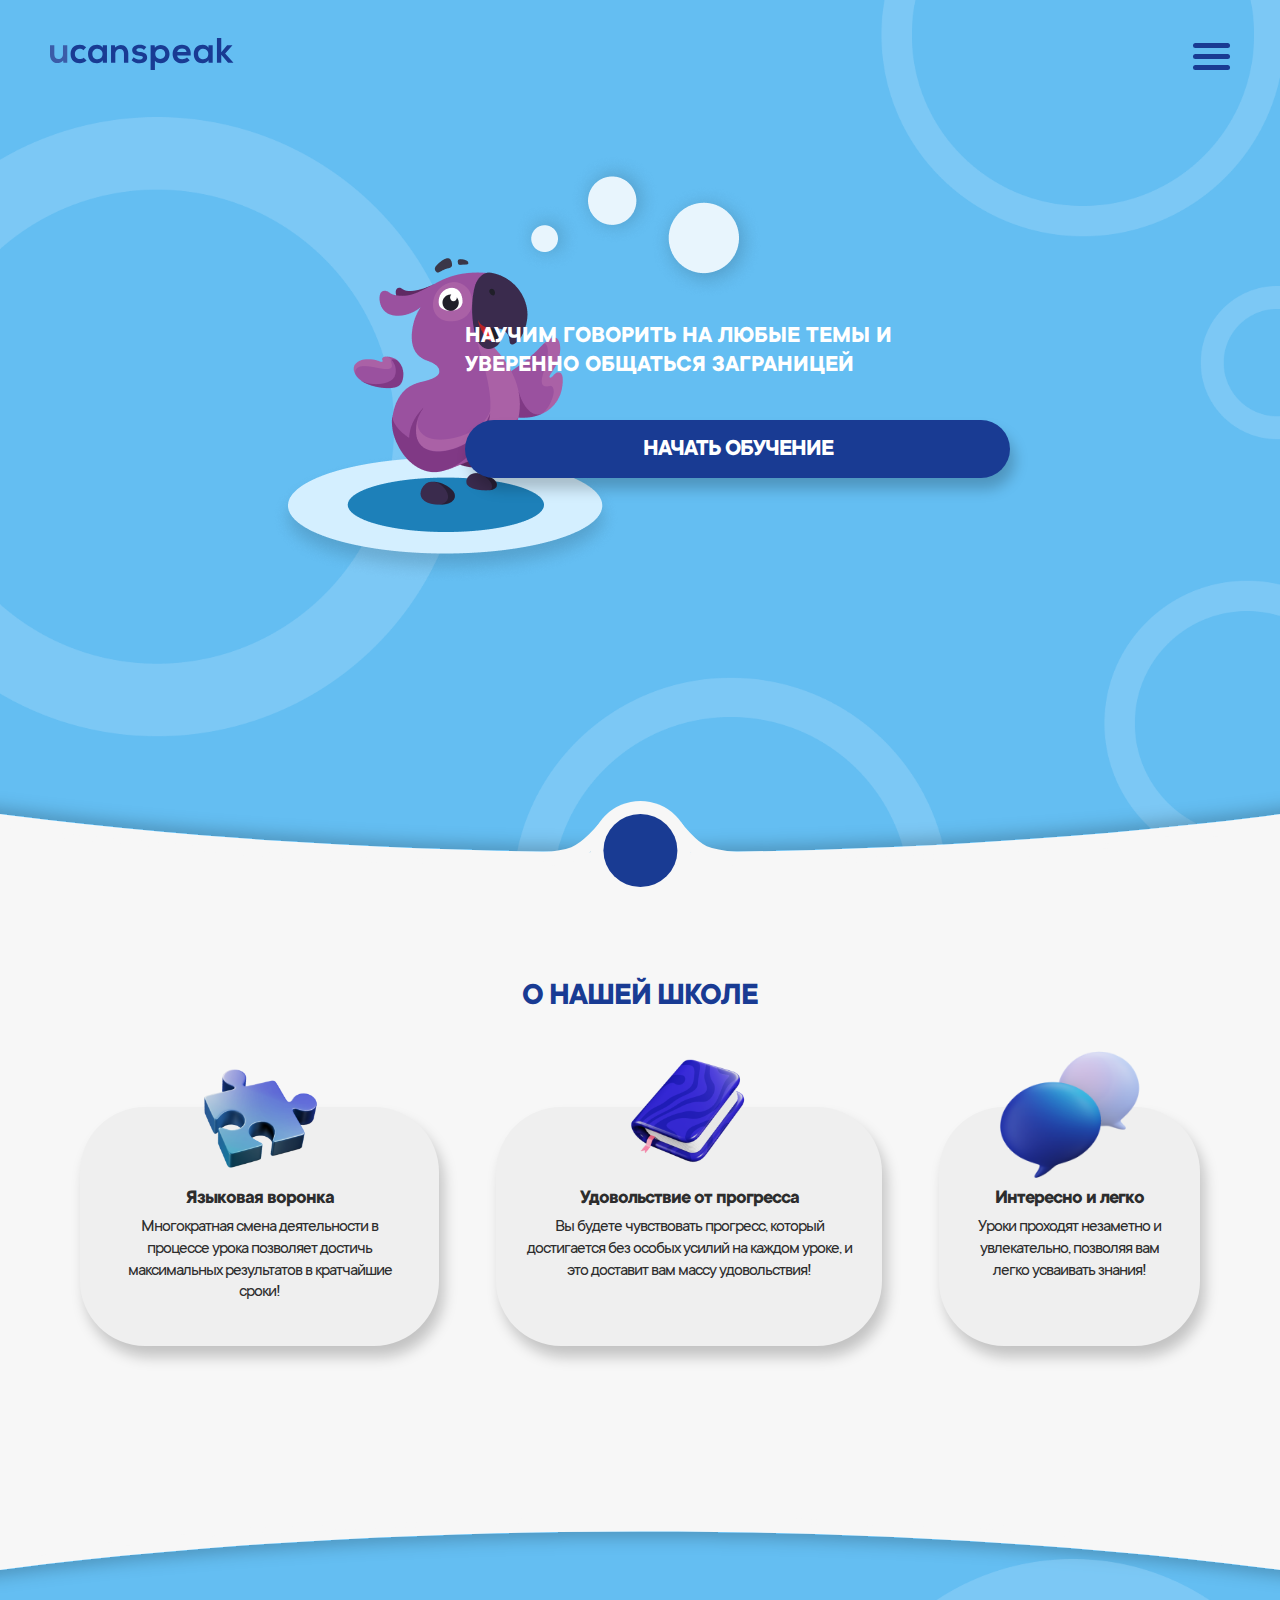
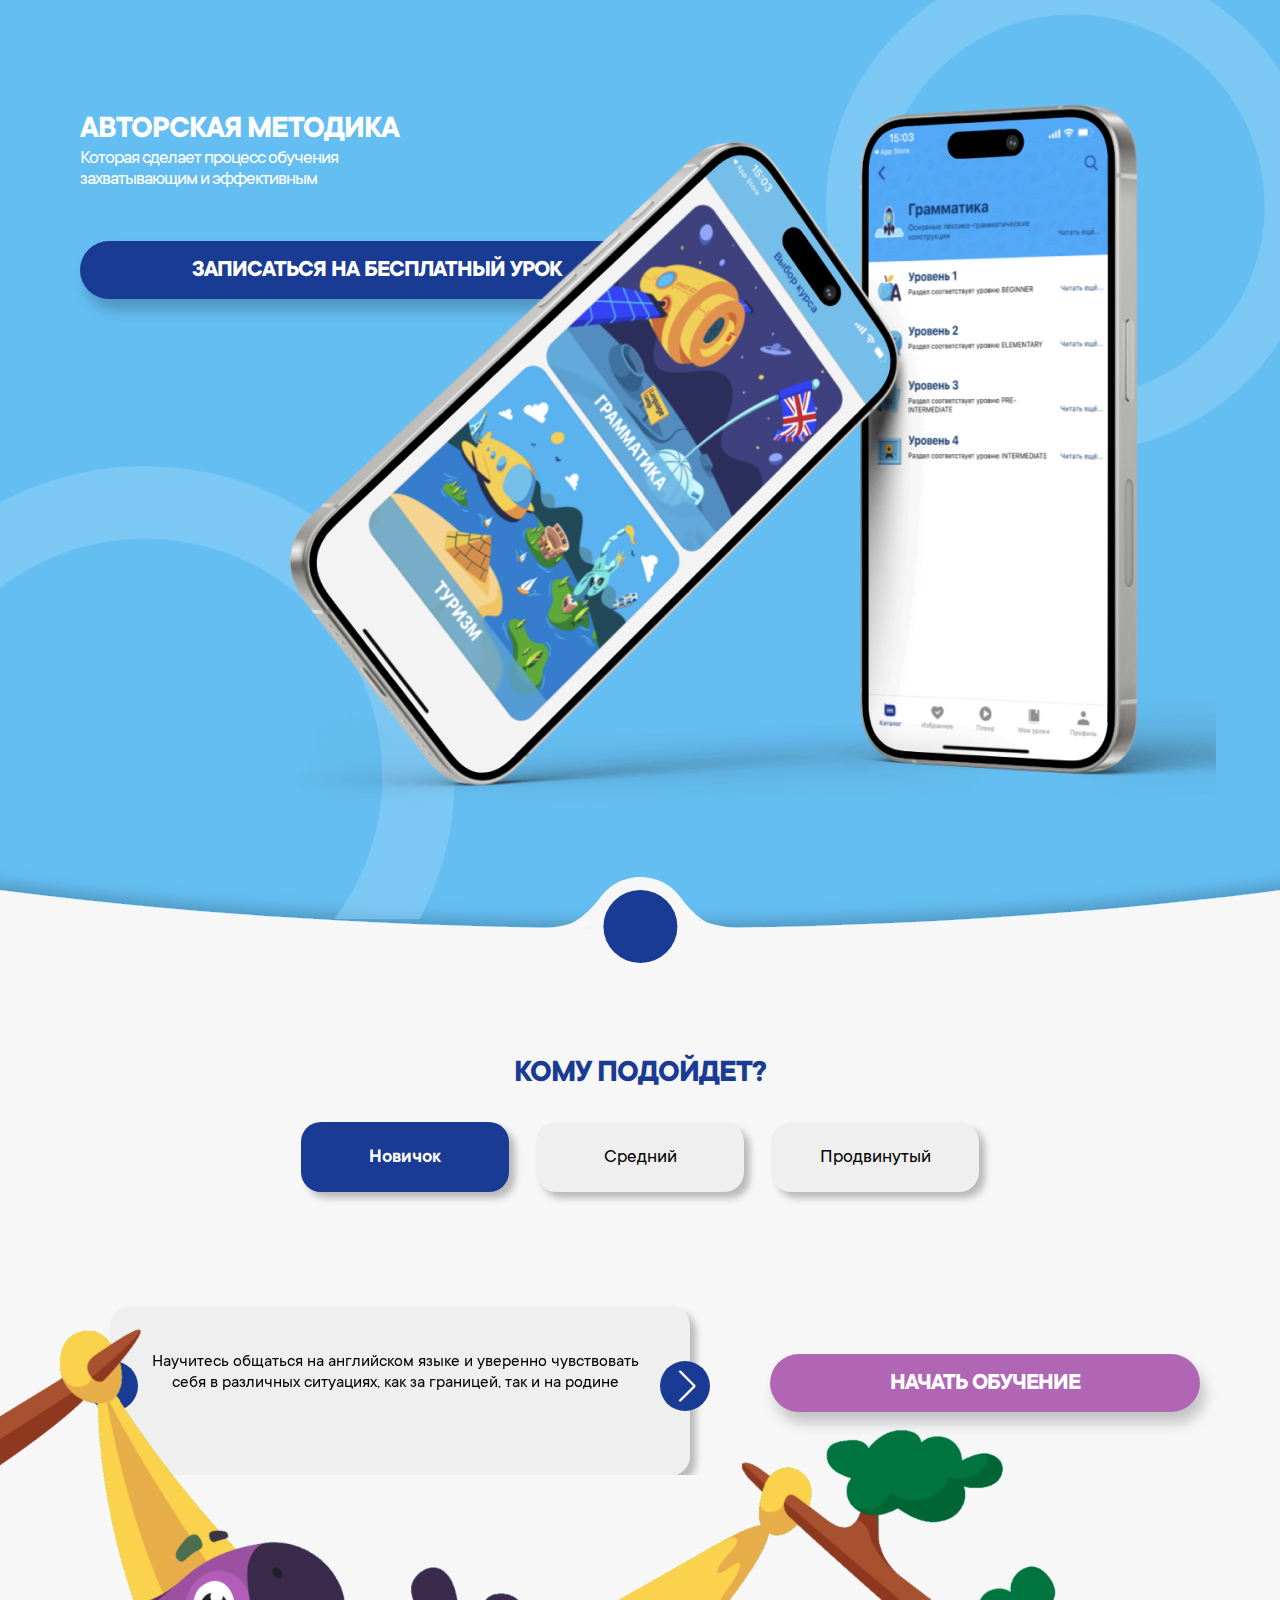
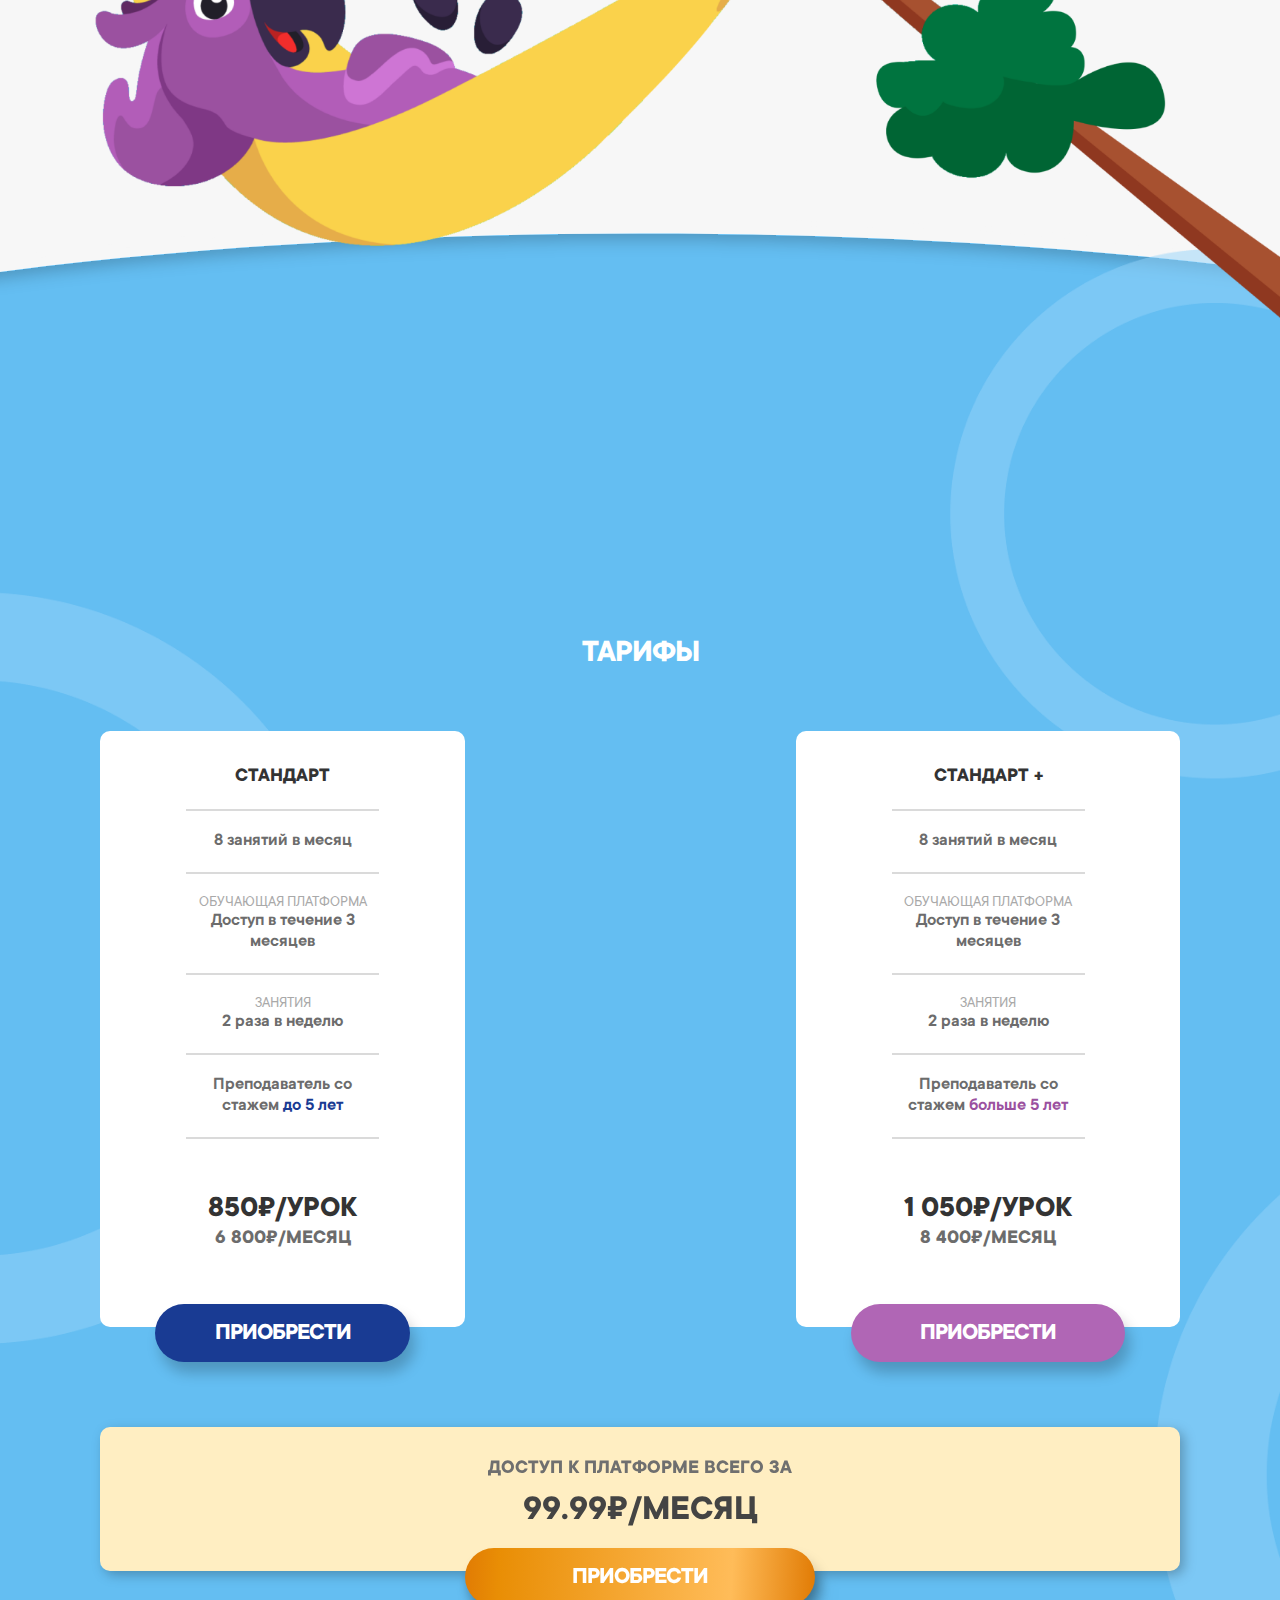
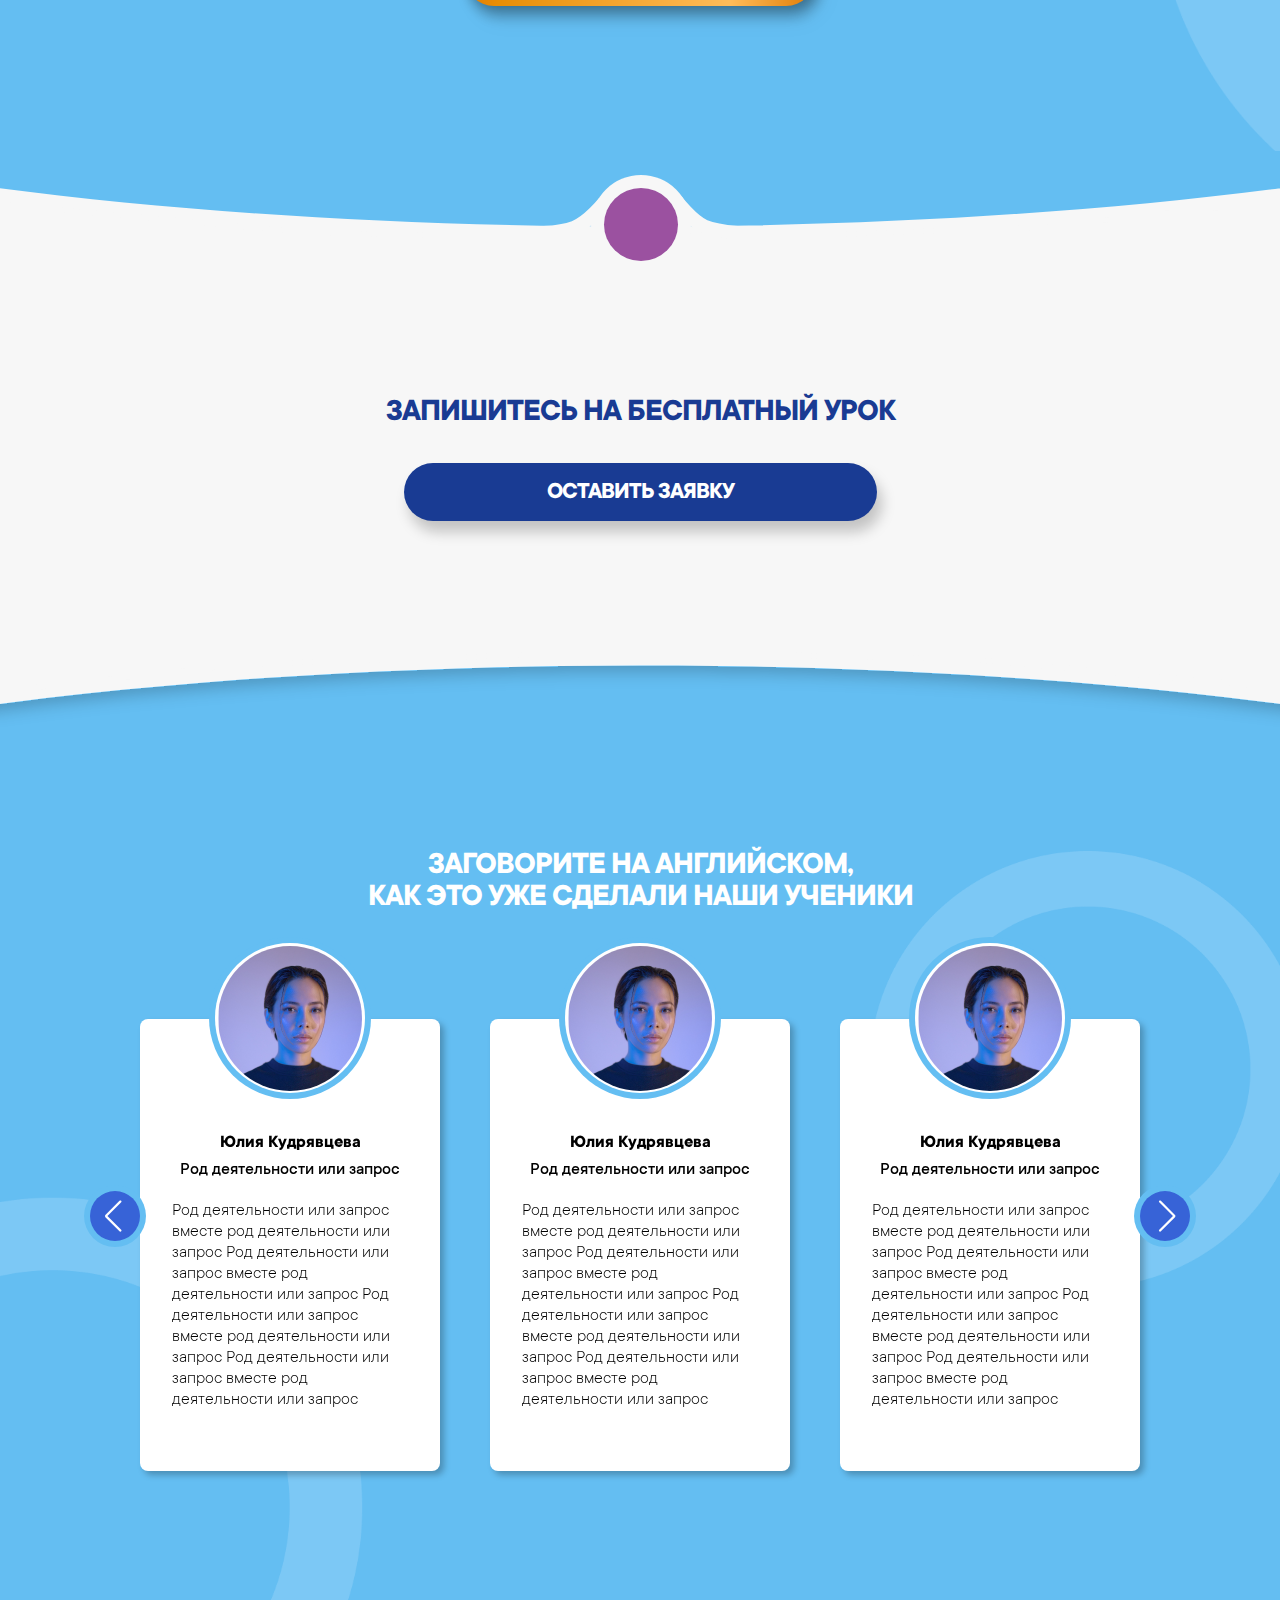
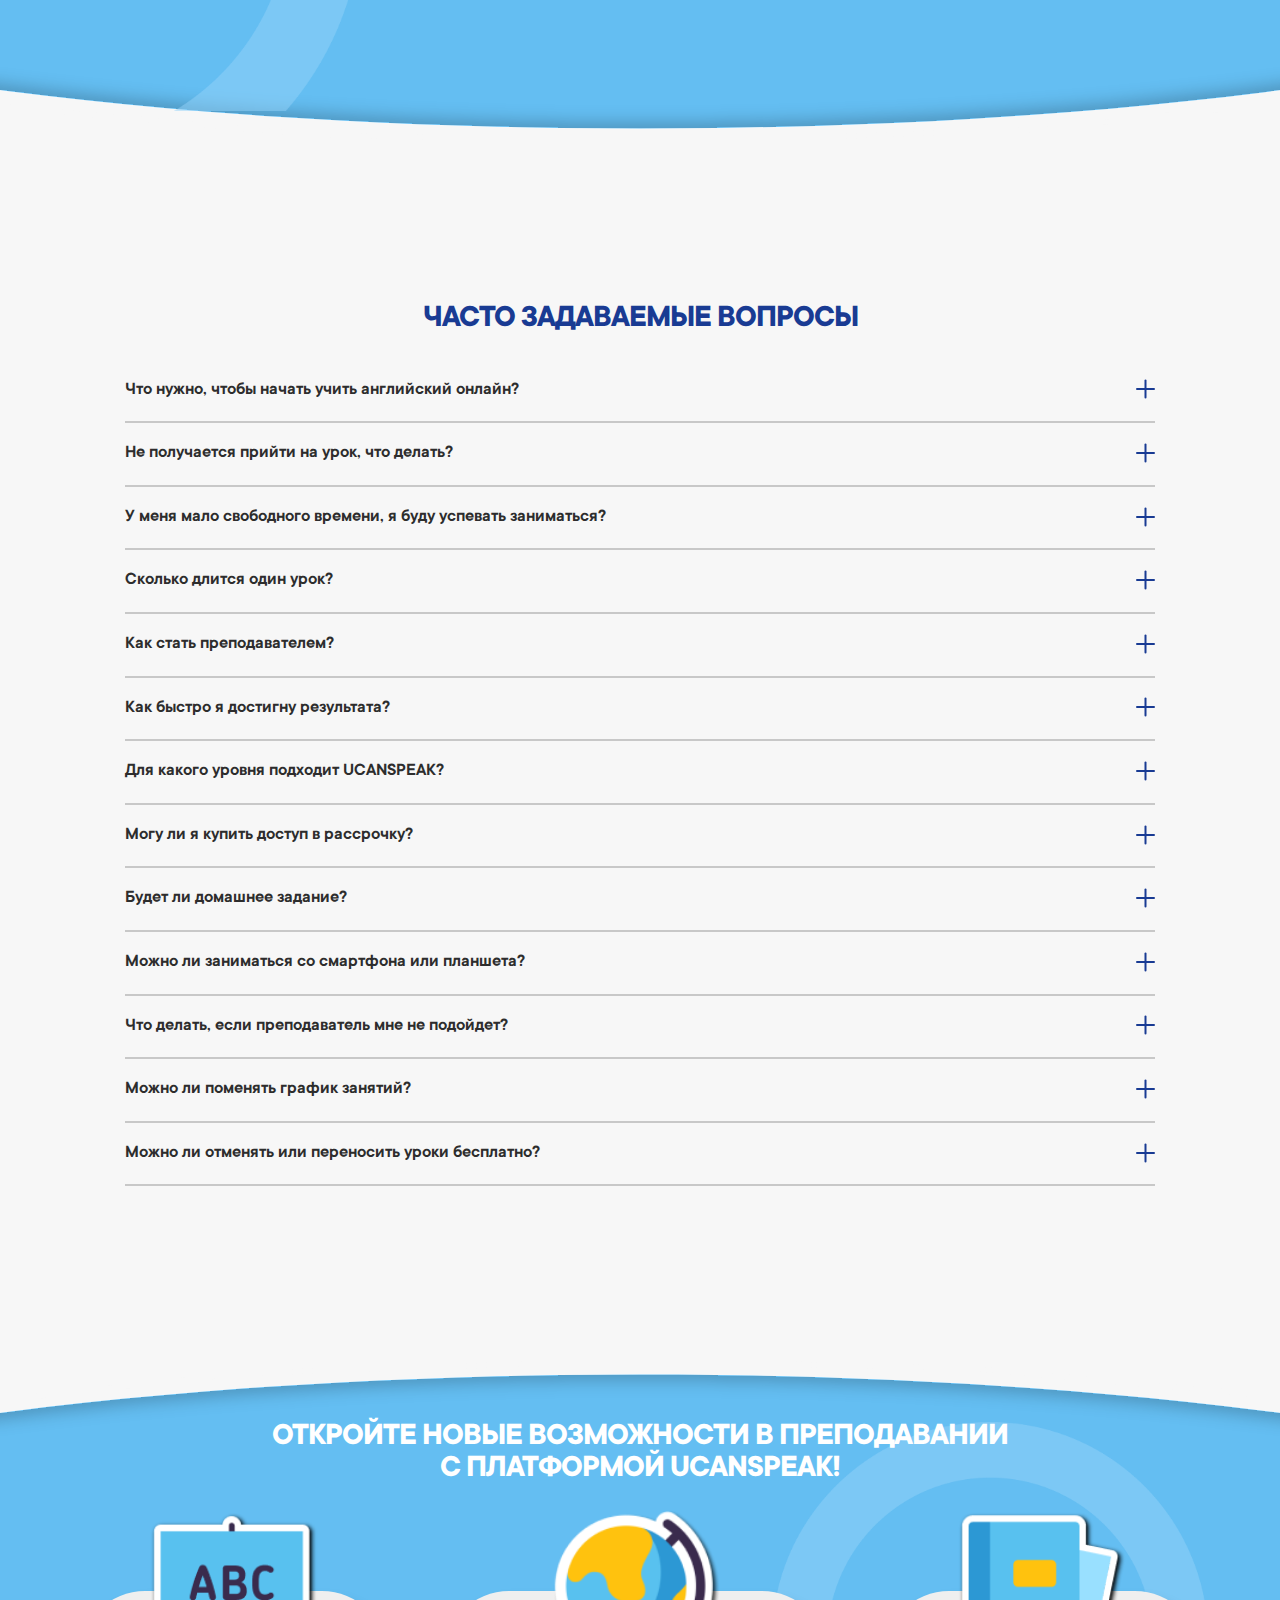
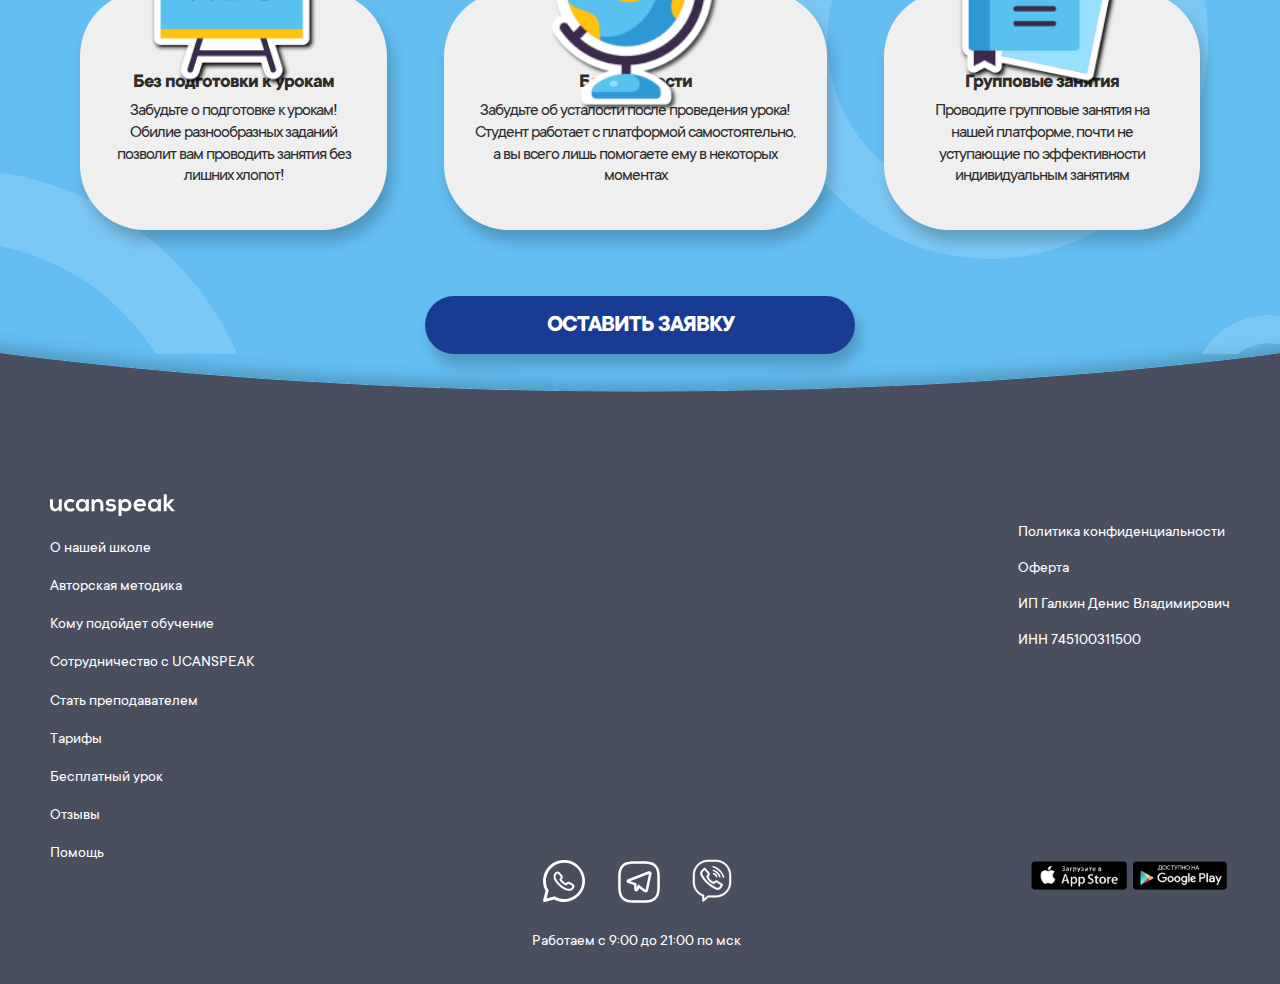
==== index.html @ 9c9f8990 "responsive" ====
<!DOCTYPE html>
<html>
  <head>
    <meta charset="utf-8">
    <meta name="viewport" content="width=device-width, initial-scale=1">

    <link rel="icon" href="images/icon.svg">
    <link rel="stylesheet" href="css/swiper.min.css" /> 
    <link rel="stylesheet" href="css/style.css">

    <title>UCANSPEAK</title>
  </head>
  <body>
    <div class="wrapper">
        <header class="header">
            <a href="levels.html">
              <picture>
                <source	media="(max-width: 700px)" srcset="images/logo-mobile.svg">
                <source	media="(max-width: 1400px)" srcset="images/logo-medium.svg">			
                <img src="images/logo.svg" alt="UCANSPEAK" />			
              </picture> 
            </a>
            <div class="burger-button" id="burger-button" onclick="this.classList.toggle('active')">
              <div class="bar"></div>
              <div class="bar"></div>
              <div class="bar"></div>
            </div>
            <!-- Бургер меню
            <div class="burger-menu">
              <ul class="burger-menu-list">
                li.burger-menu-list__item*5
              </ul>
            </div> -->
        </header>
        <main class="main top">
            <div class="container main-container center">
              <picture>
                <source	media="(max-width: 700px)" srcset="images/bg-main-mobile.png">
                <source	media="(max-width: 1400px)" srcset="images/bg-main-medium.png">			
                <img src="images/bg-main.png" alt="" />			
              </picture> 
              <!-- <img src="images/bg-main.png" alt=""> -->
              <div class="main-block">
                <p class="main-block__text">НАУЧИМ ГОВОРИТЬ НА ЛЮБЫЕ ТЕМЫ И УВЕРЕННО ОБЩАТЬСЯ ЗАГРАНИЦЕЙ</p>
                <a href="/" class="main-block__button button blue" onclick="openModal('feedback-modal')">Начать обучение</a>
              </div>
            </div>
            <div class="about-block white-block">
              <img src="images/top-bg-blue.svg" alt="" class="top-bg">
              <div class="container">
                <h2 class="subtitle">О НАШЕЙ ШКОЛЕ</h2>
                <div class="about-cards">
                  <div class="about-cards__item">
                    <img src="images/puzzle-dynamic-color.png" alt="">
                    <p class="about-cards__item-title">Языковая воронка</p>
                    <p class="about-cards__item-text">Многократная смена деятельности в процессе урока позволяет достичь максимальных результатов в кратчайшие сроки!</p>
                  </div>
                  <div class="about-cards__item">
                    <img src="images/notebook-dynamic-color.png" alt="">
                    <p class="about-cards__item-title">Удовольствие от прогресса</p>
                    <p class="about-cards__item-text">Вы будете чувствовать прогресс, который достигается без особых усилий на каждом уроке, и это доставит вам массу удовольствия!</p>
                  </div>
                  <div class="about-cards__item">
                    <img src="images/chat-bubble-dynamic-color.png" alt="">
                    <p class="about-cards__item-title">Интересно и легко</p>
                    <p class="about-cards__item-text">Уроки проходят незаметно и увлекательно, позволяя вам легко усваивать знания!</p>
                  </div>
                </div>
              </div>
              <img src="images/bottom-bg.svg" alt="" class="bottom-bg">
            </div>
            <div class="container method">
              <div class="method-block">
                <h2 class="title">Авторская методика</h2>
                <p class="method-block__text text">Которая сделает процесс обучения захватывающим и эффективным</p>
                <button class="button blue small">ЗАПИСАТЬСЯ НА БЕСПЛАТНЫЙ УРОК</button>
              </div>
              <img class="absolute" src="images/iPhone.png" alt="">
            </div>
            <div class="fits-block white-block">              
              <img src="images/top-bg-blue.svg" alt="" class="top-bg">            
              <h2 class="subtitle">КОМУ ПОДОЙДЕТ?</h2>
              <div class="fit-buttons">
                <div class="fit-buttons__item active" onclick="fitButtonsAction(this, 0)">Новичок</div>
                <div class="fit-buttons__item" onclick="fitButtonsAction(this, 1)">Средний</div>
                <div class="fit-buttons__item" onclick="fitButtonsAction(this, 2)">Продвинутый</div>
              </div>
              <div class="fit flex">
                <div class="swiper fit-tabs">
                  <div class="swiper-wrapper">
                    <div class="swiper-slide">Научитесь общаться на английском языке и уверенно чувствовать себя в различных ситуациях, как за границей, так и на родине</div>
                    <div class="swiper-slide">Средний Средний Средний Средний Средний и уверенно чувствовать себя в различных ситуациях, как за границей, так и на родине</div>
                    <div class="swiper-slide">Продвинутый Продвинутый Продвинутый Продвинутый и уверенно чувствовать себя в различных ситуациях, как за границей, так и на родине</div>
                  </div>
                  <div class="swiper-bg"></div>
                  <div class="swiper-button-next"></div>
                  <div class="swiper-button-prev"></div>
                </div>
                <button class="button purple">начать обучение</button>
              </div>
              <img src="images/bottom-bg.svg" alt="" class="bottom-bg">
            </div>
            <div class="bg-block">
              <picture>
                <source	media="(max-width: 700px)" srcset="images/bg-fits-mobile.png">		
                <img src="images/block-bg.png" alt="" />			
              </picture>
            </div>
            <div class="container rate">
              <div class="rate-block">
                <h2 class="title">ТАРИФЫ</h2>
                <div class="rate-cards">
                  <div class="rate-cards__item">
                    <div class="rate-cards__item-title">СТАНДАРТ</div>
                    <div class="rate-cards__item-row">
                      <div class="rate-cards__item-row-text">8 занятий в месяц</div>
                    </div>
                    <div class="rate-cards__item-row">
                      <div class="rate-cards__item-row-head">ОБУЧАЮЩАЯ ПЛАТФОРМА</div>
                      <div class="rate-cards__item-row-text">Доступ в течение 3 месяцев</div>
                    </div>
                    <div class="rate-cards__item-row">
                      <div class="rate-cards__item-row-head">ЗАНЯТИЯ</div>
                      <div class="rate-cards__item-row-text">2 раза в неделю</div>
                    </div>
                    <div class="rate-cards__item-row">
                      <div class="rate-cards__item-row-text">Преподаватель со стажем <span class="blue">до&nbsp;5&nbsp;лет</span></div>
                    </div>
                    <div class="rate-cards__item-price">
                      <div class="price">850&#8381;/УРОК</div>
                      <div class="subprice">6 800&#8381;/МЕСЯЦ</div>
                    </div>
                    <button class="button blue radius">Приобрести</button>
                  </div>
                  <div class="rate-cards__item">
                    <div class="rate-cards__item-title">СТАНДАРТ +</div>
                    <div class="rate-cards__item-row">
                      <div class="rate-cards__item-row-text">8 занятий в месяц</div>
                    </div>
                    <div class="rate-cards__item-row">
                      <div class="rate-cards__item-row-head">ОБУЧАЮЩАЯ ПЛАТФОРМА</div>
                      <div class="rate-cards__item-row-text">Доступ в течение 3 месяцев</div>
                    </div>
                    <div class="rate-cards__item-row">
                      <div class="rate-cards__item-row-head">ЗАНЯТИЯ</div>
                      <div class="rate-cards__item-row-text">2 раза в неделю</div>
                    </div>
                    <div class="rate-cards__item-row">
                      <div class="rate-cards__item-row-text">Преподаватель со стажем <span class="purple">больше&nbsp;5&nbsp;лет</span></div>
                    </div>
                    <div class="rate-cards__item-price">
                      <div class="price">1 050&#8381;/УРОК</div>
                      <div class="subprice">8 400&#8381;/МЕСЯЦ</div>
                    </div>
                    <button class="button purple radius">Приобрести</button>
                  </div>
                </div>
                <div class="rate-subscribe">
                  <div class="rate-subscribe-title">ДОСТУП К ПЛАТФОРМЕ ВСЕГО ЗА</div>
                  <div class="rate-subscribe-price">99.99&#8381;/МЕСЯЦ</div>
                  <button class="button gradient">Приобрести</button>
                </div>
              </div>
            </div>
            <div class="request-block white-block">
              <img src="images/top-bg-purple.svg" alt="" class="top-bg-purple">
              <h2 class="subtitle">ЗАПИШИТЕСЬ НА БЕСПЛАТНЫЙ УРОК</h2>
              <button class="button blue change">ОСТАВИТЬ ЗАЯВКУ</button>
              <img src="images/bottom-bg.svg" alt="" class="bottom-bg">
            </div>
            <div class="container students">
              <div class="students-block">
                <h2 class="title">ЗАГОВОРИТЕ НА АНГЛИЙСКОМ,<br> КАК ЭТО УЖЕ СДЕЛАЛИ НАШИ УЧЕНИКИ</h2>
                <div class="swiper students-swiper">
                    <div class="swiper-wrapper">
                      <div class="swiper-slide student-card">
                        <div class="student-card__photo"><img src="images/photo.png" alt="1"></div>
                        <div class="student-card__name">Юлия Кудрявцева</div>
                        <div class="student-card__occupation">Род деятельности или запрос</div>
                        <div class="student-card__description">Род деятельности или запрос вместе род деятельности или запрос Род деятельности или запрос вместе род деятельности или запрос Род деятельности или запрос вместе род деятельности или запрос Род деятельности или запрос вместе род деятельности или запрос</div>
                      </div>
                      <div class="swiper-slide student-card">
                        <div class="student-card__photo"><img src="images/photo.png" alt="2"></div>
                        <div class="student-card__name">Юлия Кудрявцева</div>
                        <div class="student-card__occupation">Род деятельности или запрос</div>
                        <div class="student-card__description">Род деятельности или запрос вместе род деятельности или запрос Род деятельности или запрос вместе род деятельности или запрос Род деятельности или запрос вместе род деятельности или запрос Род деятельности или запрос вместе род деятельности или запрос</div>
                      </div>
                      <div class="swiper-slide student-card">
                        <div class="student-card__photo"><img src="images/photo.png" alt="3"></div>
                        <div class="student-card__name">Юлия Кудрявцева</div>
                        <div class="student-card__occupation">Род деятельности или запрос</div>
                        <div class="student-card__description">Род деятельности или запрос вместе род деятельности или запрос Род деятельности или запрос вместе род деятельности или запрос Род деятельности или запрос вместе род деятельности или запрос Род деятельности или запрос вместе род деятельности или запрос</div>
                      </div>
                      <div class="swiper-slide student-card">
                        <div class="student-card__photo"><img src="images/" alt="4"></div>
                        <div class="student-card__name">Юлия Кудрявцева</div>
                        <div class="student-card__occupation">Род деятельности или запрос</div>
                        <div class="student-card__description">Род деятельности или запрос вместе род деятельности или запрос Род деятельности или запрос вместе род деятельности или запрос Род деятельности или запрос вместе род деятельности или запрос Род деятельности или запрос вместе род деятельности или запрос</div>
                      </div>
                      <div class="swiper-slide student-card">
                        <div class="student-card__photo"><img src="images/" alt="5"></div>
                        <div class="student-card__name">Юлия Кудрявцева</div>
                        <div class="student-card__occupation">Род деятельности или запрос</div>
                        <div class="student-card__description">Род деятельности или запрос вместе род деятельности или запрос Род деятельности или запрос вместе род деятельности или запрос Род деятельности или запрос вместе род деятельности или запрос Род деятельности или запрос вместе род деятельности или запрос</div>
                      </div>
                      <div class="swiper-slide student-card">
                        <div class="student-card__photo"><img src="images/" alt="6"></div>
                        <div class="student-card__name">Юлия Кудрявцева</div>
                        <div class="student-card__occupation">Род деятельности или запрос</div>
                        <div class="student-card__description">Род деятельности или запрос вместе род деятельности или запрос Род деятельности или запрос вместе род деятельности или запрос Род деятельности или запрос вместе род деятельности или запрос Род деятельности или запрос вместе род деятельности или запрос</div>
                      </div>
                      <div class="swiper-slide student-card">
                        <div class="student-card__photo"><img src="images/photo.png" alt="7"></div>
                        <div class="student-card__name">Юлия Кудрявцева</div>
                        <div class="student-card__occupation">Род деятельности или запрос</div>
                        <div class="student-card__description">Род деятельности или запрос вместе род деятельности или запрос Род деятельности или запрос вместе род деятельности или запрос Род деятельности или запрос вместе род деятельности или запрос Род деятельности или запрос вместе род деятельности или запрос</div>
                      </div>
                    </div>
                    <div class="swiper-button-next"></div>
                    <div class="swiper-button-prev"></div>
                </div>
              </div>
            </div>
            <div class="faq-block white-block">
              <img src="images/top-bg.svg" alt="" class="top-bg">
              <div class="container">
                <h2 class="subtitle">ЧАСТО ЗАДАВАЕМЫЕ ВОПРОСЫ</h2>
                <div class="accordeon-block">
                  <div class="accordeon-head">
                    <div class="accordeon-title">Что нужно, чтобы начать учить английский онлайн?</div>
                    <div class="accordeon-button">
                      <div class="bar"></div>
                      <div class="bar"></div>
                    </div>
                  </div>
                  <div class="accordeon-content">
                    Текст текст текст Текст текст текст Текст текст текст Текст текст текст Текст текст текст Текст текст текст Текст текст текст Текст текст текст Текст текст текст Текст текст текст Текст текст текст Текст текст текст Текст текст текст Текст текст текст Текст текст текст Текст текст текст 
                  </div>
                </div>
                <div class="accordeon-block">
                  <div class="accordeon-head">
                    <div class="accordeon-title">Не получается прийти на урок, что делать?</div>
                    <div class="accordeon-button">
                      <div class="bar"></div>
                      <div class="bar"></div>
                    </div>
                  </div>
                  <div class="accordeon-content">
                    Текст текст текст Текст текст текст Текст текст текст Текст текст текст Текст текст текст Текст текст текст Текст текст текст Текст текст текст Текст текст текст Текст текст текст Текст текст текст Текст текст текст Текст текст текст Текст текст текст Текст текст текст Текст текст текст 
                  </div>
                </div>
                <div class="accordeon-block">
                  <div class="accordeon-head">
                    <div class="accordeon-title">У меня мало свободного времени, я буду успевать заниматься?</div>
                    <div class="accordeon-button">
                      <div class="bar"></div>
                      <div class="bar"></div>
                    </div>
                  </div>
                  <div class="accordeon-content">
                    Текст текст текст Текст текст текст Текст текст текст Текст текст текст Текст текст текст Текст текст текст Текст текст текст Текст текст текст Текст текст текст Текст текст текст Текст текст текст Текст текст текст Текст текст текст Текст текст текст Текст текст текст Текст текст текст 
                  </div>
                </div>
                <div class="accordeon-block">
                  <div class="accordeon-head">
                    <div class="accordeon-title">Сколько длится один урок?</div>
                    <div class="accordeon-button">
                      <div class="bar"></div>
                      <div class="bar"></div>
                    </div>
                  </div>
                  <div class="accordeon-content">
                    Текст текст текст Текст текст текст Текст текст текст Текст текст текст Текст текст текст Текст текст текст Текст текст текст Текст текст текст Текст текст текст Текст текст текст Текст текст текст Текст текст текст Текст текст текст Текст текст текст Текст текст текст Текст текст текст 
                  </div>
                </div>
                <div class="accordeon-block">
                  <div class="accordeon-head">
                    <div class="accordeon-title">Как стать преподавателем?</div>
                    <div class="accordeon-button">
                      <div class="bar"></div>
                      <div class="bar"></div>
                    </div>
                  </div>
                  <div class="accordeon-content">
                    Текст текст текст Текст текст текст Текст текст текст Текст текст текст Текст текст текст Текст текст текст Текст текст текст Текст текст текст Текст текст текст Текст текст текст Текст текст текст Текст текст текст Текст текст текст Текст текст текст Текст текст текст Текст текст текст 
                  </div>
                </div>
                <div class="accordeon-block">
                  <div class="accordeon-head">
                    <div class="accordeon-title">Как быстро я достигну результата?</div>
                    <div class="accordeon-button">
                      <div class="bar"></div>
                      <div class="bar"></div>
                    </div>
                  </div>
                  <div class="accordeon-content">
                    Текст текст текст Текст текст текст Текст текст текст Текст текст текст Текст текст текст Текст текст текст Текст текст текст Текст текст текст Текст текст текст Текст текст текст Текст текст текст Текст текст текст Текст текст текст Текст текст текст Текст текст текст Текст текст текст 
                  </div>
                </div>
                <div class="accordeon-block">
                  <div class="accordeon-head">
                    <div class="accordeon-title">Для какого уровня подходит UCANSPEAK?</div>
                    <div class="accordeon-button">
                      <div class="bar"></div>
                      <div class="bar"></div>
                    </div>
                  </div>
                  <div class="accordeon-content">
                    Текст текст текст Текст текст текст Текст текст текст Текст текст текст Текст текст текст Текст текст текст Текст текст текст Текст текст текст Текст текст текст Текст текст текст Текст текст текст Текст текст текст Текст текст текст Текст текст текст Текст текст текст Текст текст текст 
                  </div>
                </div>
                <div class="accordeon-block">
                  <div class="accordeon-head">
                    <div class="accordeon-title">Могу ли я купить доступ в рассрочку?</div>
                    <div class="accordeon-button">
                      <div class="bar"></div>
                      <div class="bar"></div>
                    </div>
                  </div>
                  <div class="accordeon-content">
                    Текст текст текст Текст текст текст Текст текст текст Текст текст текст Текст текст текст Текст текст текст Текст текст текст Текст текст текст Текст текст текст Текст текст текст Текст текст текст Текст текст текст Текст текст текст Текст текст текст Текст текст текст Текст текст текст 
                  </div>
                </div>
                <div class="accordeon-block">
                  <div class="accordeon-head">
                    <div class="accordeon-title">Будет ли домашнее задание?</div>
                    <div class="accordeon-button">
                      <div class="bar"></div>
                      <div class="bar"></div>
                    </div>
                  </div>
                  <div class="accordeon-content">
                    Текст текст текст Текст текст текст Текст текст текст Текст текст текст Текст текст текст Текст текст текст Текст текст текст Текст текст текст Текст текст текст Текст текст текст Текст текст текст Текст текст текст Текст текст текст Текст текст текст Текст текст текст Текст текст текст 
                  </div>
                </div>
                <div class="accordeon-block">
                  <div class="accordeon-head">
                    <div class="accordeon-title">Можно ли заниматься со смартфона или планшета?</div>
                    <div class="accordeon-button">
                      <div class="bar"></div>
                      <div class="bar"></div>
                    </div>
                  </div>
                  <div class="accordeon-content">
                    Текст текст текст Текст текст текст Текст текст текст Текст текст текст Текст текст текст Текст текст текст Текст текст текст Текст текст текст Текст текст текст Текст текст текст Текст текст текст Текст текст текст Текст текст текст Текст текст текст Текст текст текст Текст текст текст 
                  </div>
                </div>
                <div class="accordeon-block">
                  <div class="accordeon-head">
                    <div class="accordeon-title">Что делать, если преподаватель мне не подойдет?</div>
                    <div class="accordeon-button">
                      <div class="bar"></div>
                      <div class="bar"></div>
                    </div>
                  </div>
                  <div class="accordeon-content">
                    Текст текст текст Текст текст текст Текст текст текст Текст текст текст Текст текст текст Текст текст текст Текст текст текст Текст текст текст Текст текст текст Текст текст текст Текст текст текст Текст текст текст Текст текст текст Текст текст текст Текст текст текст Текст текст текст 
                  </div>
                </div>
                <div class="accordeon-block">
                  <div class="accordeon-head">
                    <div class="accordeon-title">Можно ли поменять график занятий?</div>
                    <div class="accordeon-button">
                      <div class="bar"></div>
                      <div class="bar"></div>
                    </div>
                  </div>
                  <div class="accordeon-content">
                    Текст текст текст Текст текст текст Текст текст текст Текст текст текст Текст текст текст Текст текст текст Текст текст текст Текст текст текст Текст текст текст Текст текст текст Текст текст текст Текст текст текст Текст текст текст Текст текст текст Текст текст текст Текст текст текст 
                  </div>
                </div>
                <div class="accordeon-block">
                  <div class="accordeon-head">
                    <div class="accordeon-title">Можно ли отменять или переносить уроки бесплатно?</div>
                    <div class="accordeon-button">
                      <div class="bar"></div>
                      <div class="bar"></div>
                    </div>
                  </div>
                  <div class="accordeon-content">
                    Текст текст текст Текст текст текст Текст текст текст Текст текст текст Текст текст текст Текст текст текст Текст текст текст Текст текст текст Текст текст текст Текст текст текст Текст текст текст Текст текст текст Текст текст текст Текст текст текст Текст текст текст Текст текст текст 
                  </div>
                </div>
              </div>
              <img src="images/bottom-bg.svg" alt="" class="bottom-bg">       
            </div>
            <div class="container cards-container">
              <h2 class="title">Откройте&nbsp;новые&nbsp;возможности в&nbsp;преподавании с&nbsp;платформой&nbsp;UCanSpeak!</h2>
              <div class="cards">
                <div class="cards__item">
                  <img src="images/icon-desc.png" alt="">
                  <p class="cards__item-title">Без подготовки к урокам</p>
                  <p class="cards__item-text">Забудьте о подготовке к урокам! Обилие разнообразных заданий позволит вам проводить занятия без лишних хлопот!</p>
                </div>
                <div class="cards__item">
                  <img src="images/icon-globe.png" alt="">
                  <p class="cards__item-title">Без усталости</p>
                  <p class="cards__item-text">Забудьте об усталости после проведения урока! Студент работает с платформой самостоятельно, а вы всего лишь помогаете ему в некоторых моментах</p>
                </div>
                <div class="cards__item">
                  <img src="images/icon-books.png" alt="">
                  <p class="cards__item-title">Групповые занятия</p>
                  <p class="cards__item-text">Проводите групповые занятия на нашей платформе,  почти не уступающие по эффективности индивидуальным занятиям</p>
                </div>
              </div>              
              <button class="button blue">ОСТАВИТЬ ЗАЯВКУ</button>
            </div>
        </main>
        <footer class="footer">  
          <img src="images/footer-top-bg.svg" alt="" class="top-bg">      
            <div class="container">
              <ul class="links-list">
                <picture>
                  <source	media="(max-width: 700px)" srcset="images/logo-white-mobile.svg">
                  <source	media="(max-width: 1400px)" srcset="images/logo-white-medium.svg">			
                  <img src="images/logo-white.svg" alt="UCANSPEAK" />			
                </picture> 
                <li class="links-list__item"><a href="#">О нашей школе</a></li>
                <li class="links-list__item"><a href="#">Авторская методика</a></li>
                <li class="links-list__item"><a href="#">Кому подойдет обучение</a></li>
                <li class="links-list__item"><a href="#">Сотрудничество с UCANSPEAK</a></li>
                <li class="links-list__item"><a href="#">Стать преподавателем</a></li>
                <li class="links-list__item"><a href="#">Тарифы</a></li>
                <li class="links-list__item"><a href="#">Бесплатный урок</a></li>
                <li class="links-list__item"><a href="#">Отзывы</a></li>
                <li class="links-list__item"><a href="#">Помощь</a></li>
              </ul>
              <div class="social-links">
                <ul class="social-list">
                  <li class="social-list__item">
                    <a href="/">
                      <svg width="46" height="46" viewBox="0 0 46 46" fill="none" xmlns="http://www.w3.org/2000/svg">
                        <g clip-path="url(#clip0_660_13278)">
                        <path class="color" d="M4.48073 43C4.29053 42.9948 4.10305 42.9534 3.92833 42.8781C3.7442 42.81 3.57754 42.7017 3.44054 42.561C3.25707 42.3783 3.12357 42.1517 3.05277 41.9027C2.98241 41.6489 2.98241 41.3807 3.05277 41.127L5.52078 31.901C3.13889 27.4587 2.43567 22.3075 3.53952 17.3893C4.64338 12.471 7.48069 8.11441 11.5326 5.11611C15.5844 2.11781 20.5801 0.678255 25.6061 1.06044C30.6322 1.44263 35.3529 3.62104 38.9048 7.19753C42.4567 10.774 44.6026 15.5095 44.9501 20.5381C45.2975 25.5667 43.8234 30.5523 40.7972 34.5834C37.771 38.6144 33.3949 41.4216 28.4692 42.4915C23.5435 43.5614 18.3971 42.8226 13.9714 40.4101L4.8746 42.9366C4.74673 42.9752 4.61427 42.9966 4.48073 43ZM14.1775 37.3701C14.4356 37.3837 14.6878 37.4518 14.9177 37.57C18.7238 39.8125 23.2162 40.5926 27.5555 39.7647C31.8949 38.9367 35.7845 36.5573 38.4975 33.0709C41.2105 29.5844 42.5616 25.2295 42.2981 20.8197C42.0346 16.41 40.1746 12.2469 37.0657 9.10837C33.9568 5.96984 29.8115 4.07046 25.4044 3.76512C20.9973 3.45978 16.6297 4.76943 13.1177 7.44925C9.60568 10.1291 7.18955 13.9957 6.32042 18.327C5.45129 22.6583 6.1887 27.158 8.395 30.9853C8.5905 31.3231 8.64526 31.7242 8.54743 32.1021L6.5964 39.4186L13.8006 37.4213C13.9231 37.3861 14.0501 37.3688 14.1775 37.3701Z" fill="white"/>
                        <path class="stroke" d="M29.5348 30.8035C28.5185 30.8548 27.5022 30.7019 26.5459 30.354C25.4109 29.9546 24.3247 29.4287 23.3073 28.7866C22.956 28.5595 22.6059 28.3336 22.2655 28.0927L20.6446 26.8403C20.5874 26.8099 20.5333 26.7736 20.4838 26.7319V26.7319C20.3783 26.6397 20.2704 26.5581 20.1644 26.4667C19.1866 25.6128 18.2751 24.686 17.4372 23.6944C16.6684 22.7867 16.0008 21.7978 15.4464 20.7454C14.9796 19.8408 14.692 18.8545 14.5998 17.8407C14.5549 17.2455 14.6232 16.6471 14.8011 16.0773C14.9931 15.4886 15.3128 14.9496 15.7369 14.4983C15.9589 14.2224 16.2335 13.9935 16.5451 13.8251C16.8575 13.6577 17.2 13.5539 17.5528 13.5199C17.806 13.4993 18.0604 13.537 18.2967 13.6302C18.5492 13.7226 18.7719 13.8822 18.9401 14.0918L21.2389 16.8916C21.3984 17.0758 21.5348 17.2791 21.6439 17.4969C21.7356 17.665 21.793 17.8497 21.8124 18.0402C21.8235 18.2666 21.7726 18.4919 21.6664 18.6921C21.5432 18.9357 21.3893 19.1622 21.2078 19.3661L20.5729 20.1267C20.528 20.1772 20.4931 20.2357 20.47 20.2992C20.4508 20.3639 20.4445 20.4318 20.451 20.499C20.4538 20.5687 20.4681 20.6374 20.4933 20.7024C20.5246 20.7763 20.559 20.8279 20.5777 20.8799C20.8501 21.273 21.1581 21.6402 21.4978 21.9768C21.9387 22.4143 22.4061 22.8629 22.9082 23.3091C22.9817 23.3736 23.0605 23.437 23.1352 23.5001L25.0006 24.9215C25.2111 25.0559 25.4301 25.1762 25.6566 25.2814C25.7111 25.2977 25.7648 25.3219 25.8301 25.3434C25.9041 25.3642 25.9812 25.371 26.0578 25.3632C26.1269 25.361 26.1944 25.3431 26.2556 25.3108C26.3185 25.2819 26.3743 25.2388 26.4177 25.1848L27.057 24.4598C27.2334 24.2471 27.4396 24.061 27.669 23.9071C27.853 23.7713 28.0717 23.6905 28.2998 23.674C28.4902 23.6626 28.6813 23.6889 28.8614 23.7515C29.0897 23.8302 29.3085 23.9336 29.5144 24.0596L32.6575 25.9676C32.8831 26.0949 33.0682 26.283 33.1922 26.5104C33.3027 26.7256 33.3686 26.9609 33.3865 27.2021C33.4057 27.4645 33.3767 27.7282 33.3008 27.98C33.2851 28.0566 33.2606 28.1311 33.2274 28.2019C33.0935 28.5487 32.9094 28.8741 32.6813 29.1677C32.306 29.6566 31.8263 30.0551 31.2766 30.3339C31.2662 30.3346 31.2565 30.3432 31.2461 30.3439C30.718 30.6032 30.1449 30.7578 29.558 30.7992L29.5348 30.8035Z" stroke="white" stroke-width="2"/>
                        </g>
                        <defs>
                        <clipPath id="clip0_660_13278">
                        <rect width="46" height="46" fill="white"/>
                        </clipPath>
                        </defs>
                      </svg>                        
                    </a>
                  </li>
                  <li class="social-list__item">
                    <a href="/">
                      <svg width="46" height="46" viewBox="0 0 46 46" fill="none" xmlns="http://www.w3.org/2000/svg">
                        <g clip-path="url(#clip0_660_13284)">
                        <path class="stroke" d="M34.1295 13.8975L34.1529 13.9365V13.9421L34.1719 13.9741L34.1797 13.9888V13.9969C34.1876 14.0117 34.1906 14.0196 34.1986 14.0367C34.2066 14.0538 34.214 14.0697 34.2209 14.0868C34.2204 14.0891 34.2204 14.0915 34.2209 14.0938C34.2254 14.1029 34.2342 14.1166 34.2342 14.1291C34.2513 14.1813 34.2644 14.2345 34.2732 14.2887C34.2789 14.3229 34.2855 14.3571 34.2855 14.3936C34.2895 14.4877 34.2824 14.582 34.2632 14.6742L30.763 31.3957C30.7367 31.5257 30.687 31.6495 30.616 31.7616C30.5487 31.8672 30.4642 31.9608 30.3654 32.0377C30.1697 32.1901 29.9283 32.2731 29.6802 32.2738C29.4465 32.2736 29.2198 32.1982 29.0319 32.0592L22.642 27.2825L21.0591 30.9041C21.0328 30.9303 21.0094 30.951 20.9878 30.9692L20.9733 30.9807L20.9165 31.0238L20.8697 31.0525L20.9176 31.0227C20.8727 31.0522 20.8254 31.0779 20.7761 31.0993L20.7538 31.1082C20.7283 31.1189 20.7027 31.1279 20.6759 31.1346C20.5938 31.16 20.5077 31.1726 20.4219 31.1722C20.3964 31.1736 20.3716 31.1736 20.3461 31.1722H20.3372H20.3294C20.308 31.1703 20.287 31.1672 20.2659 31.163C20.2844 31.1662 20.3029 31.1687 20.3216 31.17C20.3017 31.1686 20.2821 31.1658 20.2626 31.1619H20.2392H20.2269L20.1935 31.1538L20.2258 31.1608H20.218H20.1946C20.1897 31.1616 20.1839 31.1616 20.179 31.1608C20.1615 31.1574 20.1444 31.1526 20.1278 31.146H20.1166C19.9874 31.1002 19.8706 31.0245 19.7757 30.9255C19.6809 30.8265 19.61 30.7069 19.5697 30.5759L19.1341 25.1569L12.4189 22.8763C12.2624 22.8321 12.1251 22.7377 12.0279 22.6074C11.9393 22.4866 11.8889 22.342 11.8831 22.1923C11.8774 22.0419 11.9167 21.8932 11.9967 21.7658C12.0818 21.6272 12.211 21.5207 12.3632 21.4635L32.8562 13.4813C32.9794 13.4327 33.1104 13.4076 33.2428 13.4073C33.4197 13.4089 33.5938 13.4547 33.7485 13.5403C33.9033 13.6259 34.0342 13.7486 34.1295 13.8975ZM34.1295 13.8975C34.0822 13.8246 34.0257 13.7578 33.9624 13.6982M20.345 31.1961H20.3962M28.4615 42.5502H17.5411C16.9251 42.5502 16.3235 42.5329 15.7542 42.4998C15.185 42.4667 14.6247 42.4156 14.0977 42.3495C13.5707 42.2833 13.0541 42.1965 12.5693 42.095C12.0845 41.9935 11.6117 41.867 11.1679 41.7359C10.7342 41.6029 10.3076 41.4473 9.89018 41.2696C9.49408 41.0999 9.10746 40.9071 8.73386 40.6925C8.37448 40.4865 8.02941 40.2582 7.69896 40.0084C7.37765 39.7626 7.07191 39.4957 6.78549 39.21C6.49934 38.924 6.23347 38.6195 5.98787 38.298C5.73768 37.9679 5.50839 37.6221 5.30276 37.2626C5.08985 36.8893 4.89939 36.5033 4.7324 36.1073C4.5544 35.6901 4.39845 35.264 4.26564 34.8303C4.12875 34.3867 4.00732 33.9181 3.90693 33.4289C3.80655 32.9397 3.72024 32.431 3.65294 31.9008C3.58564 31.3705 3.53797 30.8176 3.50032 30.2451C3.46268 29.6727 3.4502 29.075 3.4502 28.4581V17.542C3.4502 16.9251 3.46838 16.3243 3.50032 15.7552C3.53227 15.1862 3.58564 14.625 3.65294 14.0994C3.72024 13.5737 3.80541 13.0562 3.90693 12.5715C4.00846 12.0869 4.13445 11.6137 4.26564 11.1701C4.3985 10.7364 4.55444 10.31 4.7324 9.89281C4.89945 9.49681 5.08991 9.11115 5.30276 8.73775C5.50845 8.37829 5.73774 8.03249 5.98787 7.7024C6.23348 7.38093 6.49935 7.07612 6.78549 6.7901C7.07166 6.50412 7.37742 6.23752 7.69896 5.99194C8.02941 5.74223 8.37448 5.5136 8.73386 5.30765C9.10746 5.09296 9.49408 4.90046 9.89018 4.73081C10.3076 4.55322 10.7342 4.39734 11.1679 4.26422C11.6117 4.12739 12.08 4.00658 12.5693 3.90509C13.0587 3.80361 13.5684 3.7182 14.0977 3.65092C14.627 3.58364 15.1816 3.5368 15.7542 3.50031C16.3269 3.46382 16.9251 3.4502 17.5411 3.4502H28.4615C29.0787 3.4502 29.6792 3.46724 30.2484 3.50031C30.8176 3.53338 31.3779 3.58478 31.9049 3.65092C32.4319 3.71706 32.9473 3.80361 33.4333 3.90509C33.9192 4.00658 34.3921 4.13309 34.8358 4.26422C35.2692 4.39716 35.6943 4.55304 36.1113 4.73081C36.5079 4.90024 36.8949 5.09274 37.2688 5.30765C37.6279 5.51334 37.9738 5.74198 38.3037 5.99194C38.6254 6.23732 38.93 6.50393 39.216 6.7901C39.5021 7.07615 39.7691 7.38096 40.0147 7.7024C40.2649 8.03249 40.4931 8.37829 40.6987 8.73775C40.9114 9.11124 41.1019 9.49688 41.2691 9.89281C41.4471 10.31 41.603 10.7364 41.7359 11.1701C41.8728 11.6137 41.9942 12.0823 42.0935 12.5715C42.1927 13.0607 42.2812 13.5703 42.3497 14.0994C42.4181 14.6285 42.4636 15.1828 42.5001 15.7552C42.5366 16.3277 42.5502 16.9251 42.5502 17.542V28.4581C42.5502 29.075 42.5331 29.6761 42.5001 30.2451C42.467 30.8142 42.417 31.3751 42.3497 31.9008C42.2824 32.4264 42.1961 32.9442 42.0935 33.4289C41.9908 33.9135 41.8728 34.3867 41.7359 34.8303C41.603 35.264 41.4471 35.6901 41.2691 36.1073C41.1019 36.5033 40.9115 36.8892 40.6987 37.2626C40.4931 37.6221 40.2649 37.9679 40.0147 38.298C39.7691 38.6194 39.5021 38.924 39.216 39.21C38.9301 39.4963 38.6254 39.7632 38.3037 40.0084C37.9738 40.2584 37.6279 40.4868 37.2688 40.6925C36.8949 40.9074 36.5079 41.1002 36.1113 41.2696C35.6944 41.4475 35.2692 41.6031 34.8358 41.7359C34.3921 41.8727 33.9227 41.9935 33.4333 42.095C32.9439 42.1965 32.4342 42.2822 31.9049 42.3495C31.3756 42.4168 30.821 42.4633 30.2484 42.4998C29.6757 42.5363 29.0787 42.5502 28.4615 42.5502Z" stroke="white" stroke-width="2.5"/>
                        </g>
                        <defs>
                        <clipPath id="clip0_660_13284">
                        <rect class="color" width="46" height="46" fill="white"/>
                        </clipPath>
                        </defs>
                      </svg>                        
                    </a>
                  </li>
                  <li class="social-list__item">
                    <a href="/">
                      <svg width="40" height="43" viewBox="0 0 40 43" fill="none" xmlns="http://www.w3.org/2000/svg">
                        <path class="color" d="M23.9591 1H16.0409C7.74738 1 1 7.74579 1 16.0377V23.1706C1 29.3456 4.79446 34.8952 10.5 37.1554V41.7795C10.5 42.093 10.6845 42.3765 10.971 42.5031C11.074 42.549 11.1832 42.5712 11.2917 42.5712C11.484 42.5712 11.6748 42.5007 11.8229 42.3662L16.4138 38.2083H23.9591C32.2526 38.2083 39 31.4625 39 23.1706V16.0377C39 7.74579 32.2526 1 23.9591 1ZM37.4167 23.1706C37.4167 30.5893 31.3802 36.625 23.9591 36.625H16.1082C15.9118 36.625 15.7226 36.6978 15.577 36.83L12.0833 39.9943V36.6068C12.0833 36.2711 11.872 35.9719 11.5553 35.861C6.18938 33.9634 2.58333 28.8635 2.58333 23.1706V16.0377C2.58333 8.619 8.62058 2.58333 16.0409 2.58333H23.9591C31.3802 2.58333 37.4167 8.619 37.4167 16.0377V23.1706Z" fill="white" stroke="white" stroke-width="0.5"/>
                        <path class="color" d="M30.4626 25.1404L25.5971 21.98C25.0651 21.6341 24.4317 21.5169 23.8118 21.6452C23.1912 21.7758 22.6576 22.1423 22.3116 22.6767L22.0828 23.0282C19.977 22.3323 17.6551 21.4433 16.2649 17.4192L16.8404 16.9189C17.8284 16.0599 17.9321 14.5574 17.0732 13.5678L13.2668 9.18907C12.9803 8.85894 12.4799 8.8249 12.1498 9.11069L9.75977 11.188C7.66343 13.0104 8.64272 15.7061 8.96493 16.5919C8.97918 16.6315 8.9966 16.6695 9.01718 16.7067C9.10031 16.8556 11.085 20.3975 14.2905 23.6623C17.5086 26.9406 23.3186 29.9679 23.4968 30.0558C24.1602 30.4865 24.9067 30.6931 25.6453 30.6931C26.9421 30.6931 28.2135 30.0574 28.9719 28.8921L30.6962 26.2368C30.9337 25.8687 30.8292 25.3787 30.4626 25.1404ZM27.6435 28.0292C26.9302 29.128 25.4561 29.4399 24.2924 28.6894C24.2346 28.6593 18.4626 25.6534 15.4202 22.554C12.5765 19.6573 10.6884 16.4392 10.4311 15.9903C9.8041 14.232 9.91493 13.1514 10.7984 12.3834L12.5916 10.8254L15.8786 14.6064C16.1707 14.9421 16.1366 15.4329 15.8026 15.7235L14.8312 16.5674C14.5945 16.7732 14.5011 17.0986 14.5937 17.3979C16.2498 22.7796 19.4703 23.8365 21.8216 24.6084L22.1644 24.7216C22.5072 24.8372 22.8824 24.7049 23.0788 24.4025L23.6401 23.538C23.7556 23.3591 23.933 23.238 24.1388 23.1944C24.3454 23.1501 24.556 23.1913 24.7349 23.3077L28.9371 26.0365L27.6435 28.0292Z" fill="white" stroke="white" stroke-width="0.5"/>
                        <path class="color" d="M21.8072 13.8621C21.3861 13.7409 20.9483 13.9856 20.8287 14.4067C20.7092 14.8271 20.953 15.2649 21.3734 15.3844C22.553 15.7201 23.4927 16.6614 23.8252 17.8418C23.9233 18.1901 24.2408 18.4189 24.5868 18.4189C24.658 18.4189 24.7301 18.4094 24.8021 18.3896C25.2225 18.2708 25.4679 17.8339 25.3491 17.4127C24.8686 15.7074 23.5109 14.3466 21.8072 13.8621Z" fill="white"/>
                        <path class="color" d="M27.8315 18.5899C27.9028 18.5899 27.9748 18.5804 28.0469 18.5606C28.468 18.4419 28.7127 18.0041 28.5939 17.5837C27.6597 14.2722 25.0243 11.6312 21.7151 10.6891C21.2947 10.568 20.857 10.8142 20.7374 11.2345C20.6179 11.6549 20.8617 12.0927 21.2821 12.2123C24.0664 13.0039 26.2838 15.2277 27.07 18.0136C27.1689 18.3619 27.4856 18.5899 27.8315 18.5899Z" fill="white"/>
                        <path class="color" d="M21.3741 7.00268C20.953 6.88155 20.5152 7.12618 20.3956 7.54814C20.2761 7.96851 20.5199 8.4063 20.9403 8.52585C25.6578 9.86772 29.4159 13.6345 30.7475 18.3552C30.8456 18.7035 31.1631 18.9323 31.509 18.9323C31.5803 18.9323 31.6523 18.9228 31.7244 18.903C32.1447 18.7843 32.3902 18.3465 32.2714 17.9261C30.7918 12.6797 26.6165 8.49497 21.3741 7.00268Z" fill="white"/>
                      </svg>
                    </a>
                  </li>
                </ul>
                <div class="work-time">
                  Работаем с 9:00 до 21:00 по мск
                </div>
              </div>
              <div class="privacy-police">
                <p>Политика конфиденциальности</p>
                <p>Оферта</p>
                <p>ИП Галкин Денис Владимирович</p>
                <p>ИНН 745100311500</p>
              </div>
              <div class="download-app">
                <a href="#"><img src="images/appstore-download.png" alt=""></a>
                <a href="#"><img src="images/android-download.png" alt=""></a>
              </div>
            </div>
        </footer>
        <div class="modal-wrapper" id="feedback-modal" onclick="closeModal(event)">
            <div class="modal">
              <div class="modal-title">НАПИШИТЕ НАМ И МЫ СВЯЖЕМСЯ С&nbsp;ВАМИ В БЛИЖАЙШЕЕ ВРЕМЯ</div>
              <form action="" method="post">
                <div class="row">
                  <input class="input short" type="text" placeholder="Имя">
                  <input class="input short" type="tel" placeholder="+7( ___ ) ___ - __ - __">
                </div>
                <input class="input" type="email" placeholder="Your@email.com">
                <input class="input" type="text" placeholder="Ваш вопрос">
                <input class="button blue" type="submit" onclick="closeModal()" value="Оставить заявку">
              </form>
              <div class="modal-policy">Оставляя заявку, вы принимаете условия <a href="#">Политики Конфиденциальности</a></div>
            </div>
        </div>
    </div>
  <script src="https://cdn.jsdelivr.net/npm/swiper@11/swiper-bundle.min.js"></script>
  <script src="js/main.js" type="text/javascript"></script>
  </body>
</html>
---- css/style.css ----
@font-face {
    font-family: TTCommonsRegular;
    src: url(../fonts/TTCommons-Regular.ttf);
}
@font-face {
    font-family: TTCommonsBold;
    src: url(../fonts/TTCommons-Bold.ttf);
}
@font-face {
    font-family: TTCommonsMedium;
    src: url(../fonts/TTCommons-Medium.ttf);
}
@font-face {
    font-family: TTCommonsDemiBold;
    src: url(../fonts/TTCommons-DemiBold.ttf);
}
@font-face {
    font-family: TTCommonsLight;
    src: url(../fonts/TTCommons-Light.ttf);
}

:root {
    --font-regular: "TTCommonsRegular";
    --font-medium: "TTCommonsMedium";
    --font-bold: "TTCommonsBold";
    --font-demibold: "TTCommonsDemiBold";
    --font-light: "TTCommonsLight";
    --color-body-bg: #64BEF2;
    --color-main-blue: #193B93;
    --color-main-blue-hover: #2C4EA6;
    --color-main-purple: #9B51A0;
    --color-main-purple-hover: #b066b5;    
    --color-main-grey: #EFEFEF;
    --color-main-text: #2D2D2D;
    --color-main-text-dark: #0C0D12;
    --color-main-grey-hover: #E8E6E6;
    --color-arrows-hover: #E17B04;
    --drop-shadow-buttons: 5px 11px 14px 0px rgba(0, 0, 0, 0.21);
    --gradient-button: linear-gradient(273deg, #E17B04 0%, #FFBC59 24%, #E98E05 90%, #E17B04 100%);
}

* {
    margin: 0;
    padding: 0;
    box-sizing: border-box;
}

body {
    background-color: var(--color-body-bg);
    height: 100%;
}

body.noscroll {
    overflow: hidden;
}

body.white {
    background-color: #FFFFFF;
}

.wrapper {
    width: 100%;
    /* max-width: 1728px; */
    min-height: 100%;
    display: flex;
    flex-direction: column;
    margin: 0 auto;
    position: relative;
    overflow-x: hidden;
    background-image: url(../images/bgcrcl-main.png);
    background-repeat: no-repeat;
    background-position: top center;
    background-size: contain;
    z-index: 0;
}


.top-bg {
    width: 100%;
    min-width: 1728px;
    position: absolute;
    top: -240px;
    pointer-events: none;
    z-index: -1;
}
.top-bg-purple {
    width: 100%;
    min-width: 1728px;
    position: absolute;
    top: -220px;
    pointer-events: none;
    z-index: -1;
}
.bottom-bg {
    position: absolute;
    min-width: 1728px;
    bottom: -240px;
    pointer-events: none;
    width: 100%;
    z-index: -1;
}
.header {
    padding: 38px 82px;
    display: flex;
    justify-content: space-between;
    align-items: center;
}

.burger-button {
    display: flex;
    flex-direction: column;
    gap: 6px;
    cursor: pointer;
}
.burger-button .bar {
    width: 45px;
    height: 6px;
    border-radius: 32px;
    background-color: var(--color-main-blue);
    transition: 160ms;
}

.burger-button.active .bar:nth-child(1) {
    transform: translateY(11px) rotate(45deg);
}
.burger-button.active .bar:nth-child(2) {
    opacity: 0;
}
.burger-button.active .bar:nth-child(3) {
    transform: translateY(-13px) rotate(-45deg);
}

.main.top {
    margin-top: 40px;
}

.container {
    padding: 0 160px;
    position: relative;
}
.main-container {

}
.container.center {
    display: flex;
    justify-content: center;
    align-items: center;
}

.main-block {
    max-width: 545px;
    width: 100%;
    margin-left: -300px;
    margin-top: 60px;
}
.main-block__text {
    color: #FFFFFF;
    font-size: 32px;
    font-family: var(--font-bold);
    line-height: 120%;
    margin-bottom: 40px;
}

.button {
    display: block;
    text-align: center;
    width: 100%;
    max-height: 74px;
    font-size: 32px;
    font-family: var(--font-bold);
    line-height: 120%;
    padding: 23px 30px 18px 30px;
    text-transform: uppercase;
    color: #FFFFFF;
    text-decoration: none;
    outline: 0;
    border: 0;
    border-radius: 37px;
    box-shadow: var(--drop-shadow-buttons);
    cursor: pointer;
    white-space: nowrap;
    transition: 260ms ease-in-out;
    letter-spacing: -1px;
}
.button.blue {
    background-color: var(--color-main-blue);
}
.button.blue:hover {
    background-color: var(--color-main-blue-hover);
    box-shadow: none;
}
.button.purple {
    background-color: var(--color-main-purple-hover);
}
.button.purple:hover {
    background-color: var(--color-main-purple);
    box-shadow: none;
}
.button.gradient {
    background-image: var(--gradient-button);
}
.button.gradient:hover {
    background-position: -160px 0;
    box-shadow: none;
}

.about-block {
    display: flex;
    flex-direction: column;
    align-items: center;
    padding: 24px 0 83px;
    margin: 366px 0 130px;
}
.white-block {    
    background-color: #F7F7F7;
    position: relative;
}

.title {
    font-size: 70px;
    font-family: var(--font-bold);
    line-height: 100%;
    color: #FFFFFF;
    text-transform: uppercase;
    white-space: nowrap;
    text-align: center;
    letter-spacing: -3px;
}
.text {
    color: #FFFFFF;
    font-size: 32px;
    font-family: var(--font-regular);
    line-height: 120%;
}
.subtitle {
    font-size: 55px;
    font-family: var(--font-bold);
    line-height: 120%;
    color: var(--color-main-blue);
    text-align: center;
    text-transform: uppercase;
    letter-spacing: -3px;
}

.about-cards {
    display: flex;
    justify-content: space-between;
    gap: 57px;
    color: var(--color-main-text);
    margin-top: 90px;
}

.about-cards__item {
    position: relative;
    padding: 160px 36px 42px 36px;
    display: flex;
    flex-direction: column;
    align-items: center;
    background-color: var(--color-main-grey);
    box-shadow: var(--drop-shadow-buttons);
    border-radius: 65px;
    max-width: 430px;
}

.about-cards__item img {
    position: absolute;
    top: -100px;
}

.about-cards__item-title {
    font-size: 32px;
    font-family: var(--font-bold);
    line-height: 120%;
    text-align: center;
    letter-spacing: -1px;
}

.about-cards__item-text {
    font-size: 20px;
    font-family: var(--font-regular);
    line-height: 120%;
    text-align: center;
    margin-top: 6px;
    letter-spacing: -1px;
}


.container.method {
    padding-top: 156px;
    padding-bottom: 620px;
    background-image: url(../images/bgcrcl-method.png);
    background-repeat: no-repeat;
    background-position: top;
    background-size: cover;
}
.method-block {
    max-width: 593px;
    position: relative;
}
.method-block .title {
    text-align: left;
}
.method-block__text {
    margin: 2px 0 50px 0;
    letter-spacing: -1px;
    line-height: 106%;
}

img.absolute {
    position: absolute;
    top: 0px;
    pointer-events: none;
    right: 5%;
}

.fits-block {
    padding: 25px 160px 256px;
    display: flex;
    flex-direction: column;
    align-items: center;
    margin: 112px 0 18px;
}

.fit-buttons {
    display: flex;
    gap: 27px;
    margin: 27px 0 100px 0;
}
.fit-buttons__item {
    font-size: 24px;
    font-family: var(--font-regular);
    line-height: 120%;
    text-align: center;
    padding: 24px 0 22px 0;
    width: 208px;
    background-color: var(--color-main-grey);
    border-radius: 20px;
    box-shadow: 6px 6px 7px 0px rgba(0, 0, 0, 0.25);
    cursor: pointer;
    transition: 260ms;
}

.fit-buttons__item.active {
    background-color: var(--color-main-blue);
    font-family: var(--font-demibold);
    color: #FFFFFF;    
}
.fit-buttons__item:hover {
    background-color: var(--color-main-grey-hover) ;
    box-shadow: none;
}
.fit-buttons__item.active:hover {
    background-color: var(--color-main-blue);
    box-shadow: 6px 6px 7px 0px rgba(0, 0, 0, 0.25);
}
.flex {
    display: flex;
    align-items: center;
    gap: 60px;
    max-width: 1200px;
    justify-content: space-between;
    width: 100%;
}
.fits-block .swiper {
    width: 700px;
    padding: 60px 49px;
    font-family: var(--font-regular);
}

.fits-block .swiper .swiper-bg{
    width: 92%;
    position: absolute;
    top: 14px;
    left: 30px;
    border-radius: 20px;
    background: var(--color-main-grey);
    padding: 60px 49px;
    min-height: 170px;
    height: 80%;
    box-shadow: 6px 6px 7px 0px rgba(0, 0, 0, 0.25);
}

.fits-block .swiper-slide {
    text-align: center;
    padding: 0 20px;
    opacity: 0;
    font-size: 24px;
    font-family: var(--font-regular);
    display: flex;
    justify-content: center;
    align-items: center;
    transition: 200ms;
}

.fits-block .swiper-slide.swiper-slide-active {
    opacity: 1;
}

.fits-block .swiper-button-next,     
.fits-block .swiper-button-prev {
    width: 50px;
    height: 50px;
    background-color: var(--color-main-blue);
    color: #FFFFFF;
    border-radius: 50%;
}

.fits-block .swiper-button-next::after,     
.fits-block .swiper-button-prev::after {
    text-align: center;
    font-size: 32px;
    line-height: 50px;
}
.fits-block .swiper-button-next {
    right: 0px;
} 
.fits-block .swiper-button-prev {
    left: 8px;
}
.swiper-button-next.swiper-button-disabled, 
.swiper-button-prev.swiper-button-disabled {
    opacity: 1;
    cursor: auto;
    pointer-events: none;
}
.fit .button {
    max-width: 430px;
}
.bg-block {
    max-height: 0;
    width: 100vw;
}
.bg-block picture img{
    width: 100vw;
    top: -472px;
    pointer-events: none;
    z-index: 1;
    position: relative;
}
.container.rate {
    padding-top: 490px;
    padding-bottom: 180px;
    background-image: url(../images/bgcrcl-rate.png);
    background-repeat: no-repeat;
    background-position: 0 100px ;
    background-size: cover;
}
.rate-block {
    display: flex;
    flex-direction: column;
    align-items: center;
}

.rate-cards {
    display: flex;
    justify-content: space-between;
    max-width: 1080px;
    width: 100%;
    gap: 20px;
    margin: 60px 0 100px 0;
}

.rate-cards__item {
    display: flex;
    flex-direction: column;
    align-items: center;
    padding: 34px 77px 0 77px;
    background-color: #FFFFFF;
    border-radius: 10px;
}

.rate-cards__item-title {
    color: #333333;
    font-family: var(--font-bold);
    font-size: 40px;
    line-height: 120%;
    margin-bottom: 20px;
}
.rate-cards__item-row {
    padding: 20px 0;
    width: 300px;
    text-align: center;
    border-bottom: 2px solid #DADADA;
}
.rate-cards__item .rate-cards__item-row:nth-child(2) {

    border-top: 2px solid #DADADA;
}
.rate-cards__item-row-head {
    color: #A9A9A9; 
    font-family: var(--font-regular);
    font-size: 20px;
}
.rate-cards__item-row-text {
    color: #6C6C6C;
    font-family: var(--font-demibold);
    font-size: 24px;
}
.rate-cards__item-row-text .blue {
    color: var(--color-main-blue);
}
.rate-cards__item-row-text .purple {
    color: var(--color-main-purple);
}
.rate-cards__item-price {
    text-align: center;
    margin: 53px;
}
.rate-cards__item-price .price {
    color: #333333;
    font-family: var(--font-bold);
    font-size: 40px;
    line-height: 120%;
    white-space: nowrap;
}
.rate-cards__item-price .subprice {
    color: #6C6C6C;
    font-family: var(--font-bold);
    font-size: 24px;
    white-space: nowrap;
}
.rate-cards__item .button {
    margin-bottom: -35px;
}

.rate-subscribe {
    width: 100%;
    max-width: 1080px;
    background-color: #FFEEC2;
    filter: drop-shadow(4px 4px 6px rgba(0, 0, 0, 0.25));
    border-radius: 10px;
    display: flex;
    flex-direction: column;
    align-items: center;
    padding: 30px 0 0 0;
}

.rate-subscribe-title {
    color: #6F6F6F;
    font-family: var(--font-bold);
    font-size: 32px;
    line-height: 120%;
    margin-bottom: 10px;
}
.rate-subscribe-price {
    color: #444444;
    font-family: var(--font-bold);
    font-size: 50px;
    margin-bottom: 14px;
    line-height: 120%;
}
.rate-subscribe .button {
    width: 350px;
    margin-bottom: -35px;
}

.request-block {
    padding: 64px 0 42px;
    margin: 180px 0 188px 0;
    display: flex;
    flex-direction: column;
    align-items: center;
}
.request-block .button {
    width: 473px;
    margin: 0 auto;
    margin-top: 30px;
}

.container.students {
    padding: 100px 80px 200px;
    background-image: url(../images/bgcrcl-students.png);
    background-repeat: no-repeat;
    background-position: 0 100px;
    background-size: cover;
}
.students-block .swiper {
    max-width: 1480px;
    border-radius: 20px;
    padding: 104px 160px 40px;
    font-family: var(--font-regular);
}
.students-block .title {
    font-size: 55px;
    letter-spacing: -1px;
}
.students-block .swiper-slide {
    text-align: center;
    font-size: 18px;
    display: flex;
    flex-direction: column;
    justify-content: center;
    align-items: center;
    opacity: 0;
    max-width: 394px;
    transition: 200ms ease-in-out;
}
.students-block .swiper-slide.swiper-slide-prev,
.students-block .swiper-slide.swiper-slide-active,
.students-block .swiper-slide.swiper-slide-next {
    opacity: 1;
}

.students-block .swiper-button-next,     
.students-block .swiper-button-prev {
    width: 50px;
    height: 50px;
    background-color: #3763D7;
    color: #FFFFFF;
    border-radius: 50%;
    transition: 260ms ease-in-out;
    box-shadow: 0px 0px 0px 6px var(--color-body-bg);
}
.students-block .swiper-button-next:hover,     
.students-block .swiper-button-prev:hover {
    background-color: #000f36;
}

.students-block .swiper-button-next::after,     
.students-block .swiper-button-prev::after {
    text-align: center;
    font-size: 32px;
    line-height: 50px;
}


.swiper-button-next::after {
    margin-right: -4px;
}     
.swiper-button-prev::after {
    margin-left: -4px;
}
.student-card {
    position: relative;
    padding: 114px 32px 60px;
    background-color: #FFFFFF;
    border-radius: 8px;
    box-shadow: 4px 4px 6px rgba(0, 0, 0, 0.25);
}
.student-card .student-card__photo {
    background-color: #FFFFFF;
    position: absolute;
    top: -76px;
    width: 144px;
    height: 144px;
    box-sizing: content-box;
    padding: 3px;
    border-radius: 100%;
    box-shadow: 0px 0px 0px 6px var(--color-body-bg);

}
.student-card .student-card__photo img {
    border-radius: 100%;
}
.student-card__name {
    font-size: 18px;
    font-family: var(--font-bold);
    margin-bottom: 6px;
}
.student-card__occupation {
    font-size: 18px;
    font-family: var(--font-medium);
    margin-bottom: 20px;
}

.student-card__description {
    font-size: 18px;
    font-family: var(--font-light);
    text-align: left;
}

.faq-block {
    padding: 70px 0 86px;
    margin: 120px 0 150px 0;
    display: flex;
    flex-direction: column;
    align-items: center;
}
.faq-block .subtitle {
    margin-bottom: 20px ;
}
.accordeon-block {
    border-bottom: 2px solid #C8C8C8;
    max-width: 1030px;
    margin: 0 auto;
}
.accordeon-head {
    display: flex;
    justify-content: space-between;
    align-items: center;
    cursor: pointer;
    padding: 30px 0;
    gap: 20px;
}
.accordeon-title {
    font-size: 32px;
    font-family: var(--font-demibold);
    line-height: 120%;
    color: #2D2D2D;
    user-select: none;
}
.accordeon-button {

}
.accordeon-button .bar {
    width: 34px;
    background-color: var(--color-main-blue);
    height: 3px;
    border-radius: 20px;
    transition: 200ms;
}
.accordeon-block.active .accordeon-button .bar:nth-child(2) {
    transform: translateY(-3px) rotate(0deg);
}
.accordeon-button .bar:nth-child(2) {
    transform: translateY(-3px) rotate(90deg);
}

.accordeon-content {
    height: 100%;
    max-height: 0;
    font-size: 22px;
    font-family: var(--font-regular);
    line-height: 120%;
    overflow: hidden;
    opacity: 0;
    transition: 300ms ease-in-out;
    padding: 0 50px 0 10px;
}

.accordeon-block.active .accordeon-content {
    opacity: 1;
    padding: 0 50px 20px 10px;
}
.cards-container {
    padding: 140px 0 160px;
    background-image: url(../images/bgcrcl-cards.png);
    background-repeat: no-repeat;
    background-position: top center;
    background-size: cover;
}
.cards-container .title {
    font-size: 55px;
    letter-spacing: -1px;
    max-width: 1250px;
    white-space: normal;
    margin: 0 auto;
}
.cards {
    display: flex;
    justify-content: center;
    gap: 57px;
    color: var(--color-main-text);
    margin-top: 105px;
}

.cards__item {
    position: relative;
    padding: 160px 30px 42px 30px;
    display: flex;
    flex-direction: column;
    align-items: center;
    background-color: var(--color-main-grey);
    box-shadow: var(--drop-shadow-buttons);
    border-radius: 65px;
    max-width: 430px;
}

.cards__item img {
    position: absolute;
    top: -40px;
}
.cards__item-title {
    font-size: 32px;
    font-family: var(--font-bold);
    line-height: 120%;
    text-align: center;
    letter-spacing: -1px;
}
.cards__item-text {
    font-size: 20px;
    font-family: var(--font-regular);
    line-height: 120%;
    text-align: center;
    margin-top: 6px;
    letter-spacing: -1px;
}
.cards-container .button {
    max-width: 430px;
    margin: 66px auto 0;
}

.footer {
    background-color: #4A4F5F;
    display: flex;
    flex-direction: column;
    align-items: center;
    min-height: 100px;
    margin-top: 140px;
    padding: 0 160px;
    position: relative;
}
.footer.levels {
    margin-top: 1000px;
}


/* levels.html */

.back-button {    
    width: 50px;
    min-width: 50px;
    height: 25px; 
    filter: drop-shadow(0px 2px 5px  rgba(0, 0, 0, 0.15));
    background-image: url(../images/arrow-back.svg);
    background-repeat: no-repeat;
    background-size: contain;
    background-position: center center;
}

.level-links {
    height: 44px;
    display: flex;
    flex-direction: column;
    gap: 44px;
    flex-basis: 70%;
}
.level-links a {
    margin-left: 120px;
}
.level-links .button {
    width: 521px;
    border-radius: 21px;
}
.level-links .button:nth-child(2) {
    margin-top: 240px;
}

.signup-button {
    display: flex;
    align-items: center;
    gap: 20px;
    font-size: 30px;
    font-family: var(--font-bold);
    line-height: 120%;
    color: #FFFFFF;
    cursor: pointer;
}

.bg-levels {
    width: 1386px;
    height: 1386px;
    position: absolute;
    top: -158px;
    right: -530px;
    background-color: var(--color-body-bg);
    border-radius: 100%;
    border: 41px solid #FFFFFF;
    box-shadow: 0px 0px 0px 4px var(--color-body-bg);
    display: flex;
    align-items: center;
    z-index: -1;
}
.bg-levels img {
    margin-left: 10%;
}
/* levels.html END */

.footer .container {
    display: flex;
    justify-content: space-between;
    width: 100%;
    height: 490px;
    padding: 0 0 32px 0;
    position: relative;
}
.links-list {
    display: flex;
    flex-direction: column;
    gap: 17px;
    list-style: none;
}
.privacy-police {
    display: flex;
    flex-direction: column;
    gap: 17px;
    list-style: none;
    margin-top: 30px;
}
.links-list__item a {
    text-decoration: none;
    font-size: 20px;
    font-family: var(--font-regular);
    line-height: 120%;
    letter-spacing: -1px;
    color: #FFFFFF;
    transition: 260ms ease-in-out;
}

.privacy-police p {
    text-decoration: none;
    font-size: 20px;
    font-family: var(--font-regular);
    line-height: 120%;
    letter-spacing: -1px;
    color: #FFFFFF;
    transition: 260ms ease-in-out;
}
.links-list__item:hover a {
    color: #c7cbd9;
}
.social-links {
    align-self: flex-end;
    display: flex;
    flex-direction: column;
    align-items: center;
}
.social-list {
    display: flex;
    gap: 30px;
    list-style: none;
}
.social-list__item svg .color,
.social-list__item svg .stroke {
    transition: 260ms ease-in-out;
}
.social-list__item:hover svg .color {
    fill: #c7cbd9;
}
.social-list__item:hover svg .stroke {
    stroke: #c7cbd9;
}
.work-time {
    font-size: 20px;
    font-family: var(--font-regular);
    line-height: 120%;
    letter-spacing: -1px;
    color: #FFFFFF;
    margin-top: 24px;
}
.download-app {
    position: absolute;
    bottom: 65px;
    right: 0;
    display: flex;
    gap: 30px;
    align-items: center;
}

.modal-wrapper {
    position: fixed;
    display: flex;
    opacity: 0;
    align-items: center;
    justify-content: center;
    top: 0px;
    left: 0px;
    width: 100%;
    height: 100%;
    z-index: 10;
    background-color: rgba(0, 0, 0, 0.22);
    transition: 300ms ease-in-out;
    pointer-events: none;
}

.modal-wrapper.active {
    opacity: 1;
    pointer-events: auto;
}

.modal {
    width: 770px;
    min-height: 400px;
    background-color: #FFFFFF;
    border-radius: 35px;
    padding: 41px 76px 46px;
}
.modal-title {
    font-family: var(--font-bold);
    font-size: 36px;
    text-align: center;
    line-height: 120%;
    color: var(--color-main-blue);
    margin-bottom: 9px;
    letter-spacing: -1px;
}
.modal .input {
    width: 100%;
    height: 59px;
    font-size: 28px;
    font-family: var(--font-regular);
    line-height: 120%;
    padding: 16px 27px 12px;
    outline: 0;
    border: 2px solid var(--color-main-blue);
    color: var(--color-main-blue);
    border-radius: 17px;
    margin-top: 17px;
}
.modal .row {
    display: flex;
    align-items: center;
    justify-content: space-between;
}

.modal .input.short {
    width: 49%;
}
.modal .button {
    border-radius: 17px;
    height: 59px;
    font-size: 28px;
    padding: 13px 30px 18px 30px;
    margin-top: 17px;
    text-transform: none;
}
.modal .input::placeholder {
    color: rgba(25, 59, 147, 0.43); 
}
.modal .modal-policy {
    text-align: center;
    margin-top: 35px;
    color: var(--color-main-blue);
    font-size: 18px;
    font-family: var(--font-medium);
}

.modal a {
    color: var(--color-main-blue);
}

@media screen and (max-width: 1400px) {
    .header {
        padding: 38px 50px;
    }
    .students-block .swiper {
        padding: 104px 60px 40px;
    }
    .container {
        padding: 0 80px;
        position: relative;
    }
    .fits-block {
        padding: 25px 80px 256px;
    }
    .main-block__text {
        font-size: 24px;
    }
    .burger-button .bar {
        width: 37px;
        height: 5px;
    }    
    .burger-button.active .bar:nth-child(1) {
        transform: translateY(11px) rotate(45deg);
    }    
    .burger-button.active .bar:nth-child(3) {
        transform: translateY(-11px) rotate(-45deg);
    }
    .button {
        font-size: 24px;
        height: 58px;
        padding: 16px 30px 18px 30px;
    }
    .title, .subtitle {
        font-size: 32px;  
        letter-spacing: -1px;
    }
    .about-cards__item, .cards__item {
        padding: 80px 30px 42px 30px;
    }
    .about-cards__item img, .cards__item img {
        width: 170px;
        top: -80px;
    }
    .about-cards__item-title {
        font-size: 20px;
    }
    .about-cards__item-text {
        font-size: 18px;
    }
    .method-block__text {
        max-width: 300px;
    }
    .text {
        font-size: 20px;
    }
    .fit-buttons__item {
        font-size: 20px;
    }
    .fits-block .swiper-slide {
        font-size: 18px;
    }
    .rate-cards__item {
        padding: 34px 55px 0 55px;
    }
    .rate-cards__item-title {
        font-size: 20px;
    }
    .rate-cards__item-row-text {
        font-size: 18px;
    }
    .rate-cards__item-row {
        width: 193px;
    }
    .rate-cards__item-row-head {
        font-size: 15px;
    }
    .rate-cards__item-price .price {
        font-size: 30px;
    }
    .rate-cards__item-price .subprice {
        font-size: 20px;
    }
    .rate-subscribe-title {
        font-size: 20px;
    }
    .rate-subscribe-price {
        font-size: 36px;
    }
    .students-block .title {
        font-size: 32px;
    }
    .faq-block .subtitle {
        font-size: 32px;
    }
    .accordeon-head {
        padding: 20px 0;
    }
    .accordeon-content {
        font-size: 18px;
    }
    .cards-container .title {
        font-size: 32px;
    }
    .cards__item-title {
        font-size: 20px;
    }
    .cards__item-text {
        font-size: 18px;
    }
    .accordeon-title {
        font-size: 18px;
    }
    .links-list__item a,
    .privacy-police p,
    .work-time {
        font-size: 16px;
        letter-spacing: 0;
    }
    .accordeon-button .bar {
        width: 19px;
        height: 2px;
    }
    .accordeon-button .bar:nth-child(2) {
        transform: translateY(-2px) rotate(90deg);
    }
    .footer {
        padding: 0 50px;
    }
    .download-app {
        gap: 0;
        transform: scale(0.7);
        right: -40px;
    }
}

@media screen and (max-width: 990px) {
    .top-bg {
        min-width: 1000px;
        top: -130px;
    }
    .top-bg-purple {        
        min-width: 1000px;
        top: -100px;
    }
    .bottom-bg {        
        min-width: 1000px;
        bottom: -110px;
    }
    .about-block {
        margin: 240px 0 0px;
        padding: 12px 0 13px;
    }
    .container {
        padding: 0 60px;
        position: relative;
    }
    .fits-block {
        padding: 25px 60px 256px;
    }
    .accordeon-head {
        padding: 15px 0;
    }
    .main-block__text {
        font-size: 20px;
    }
    .method-block .title {
        font-size: 28px;
    }

    .about-cards__item img, .cards__item img {
        width: 140px;
        top: -60px;
    }
    .about-cards__item-title {
        font-size: 20px;
    }
    .about-cards__item-text {
        font-size: 16px;
    }
    .title, .subtitle {
        font-size: 28px;
        white-space: normal;
        letter-spacing: 0;
    }
    .fit-buttons__item {
        font-size: 16px;
    }
    .fits-block .swiper-slide {
        font-size: 16px;
    }
    .rate-cards__item-row-text {
        font-size: 16px;
    }
    .rate-cards__item-row-head {
        font-size: 14px;
    }
    .students-block .title,
    .faq-block .subtitle {
        font-size: 28px;
    }
    .accordeon-title {
        font-size: 16px;
    }
    .accordeon-content {
        font-size: 16px;
    }
    .cards-container .title {
        font-size: 28px;
    }
    .cards__item-text {
        font-size: 16px;
    }
    .links-list__item a,
    .privacy-police p,
    .work-time {
        font-size: 14px;
    }      
    .modal {
        width: 346px;
        border-radius: 20px;
        padding: 30px 25px 32px;
    }
    .modal-title {
        font-size: 18px;
        line-height: 100%;
        margin-bottom: 9px;
        letter-spacing: 0px;
    }
    .modal .input {
        height: 43px;
        font-size: 14px;
        padding: 16px 27px 12px;
        border-radius: 12px;
        margin-top: 11px;
    }
    .modal .row {
        flex-direction: column;
    }    
    .modal .input.short {
        width: 100%;
    }
    .modal .button {
        border-radius: 12px;
        height: 43px;
        font-size: 20px;
        padding: 11px 30px 18px 30px;
        margin-top: 17px;
        text-transform: none;
    }
    .modal .modal-policy {
        font-size: 14px;
        margin-top: 20px;
    }
}

@media screen and (max-width: 700px) {
    .header {
        padding: 38px 42px;
    }
    .container.center {
        display: flex;
        align-items: center;
        flex-direction: column;
    }
    .container.method {
        padding-top: 118px;
        padding-bottom: 45px;
        text-align: center;
        display: flex;
        flex-direction: column;
        align-items: center;
    }
    .method-block .title {
        text-align: center;
    }
    .method-block__text {
        max-width: 100%;
        margin: 5px 0 540px 0;
    }
    img.absolute {
        width: 700px;
        top: 115px;
        right: auto;
    }
    .container {
        padding: 0 40px;
        position: relative;
    }
    .burger-button {
        gap: 4px;
    }
    .burger-button .bar {
        width: 26px;
        height: 4px;
    }    
    .burger-button.active .bar:nth-child(1) {
        transform: translateY(7px) rotate(45deg);
    }    
    .burger-button.active .bar:nth-child(3) {
        transform: translateY(-9px) rotate(-45deg);
    }
    .main-block {
        margin-left: 0;
        text-align: center;
        display: flex;
        justify-content: center;
    }
    .main-block__text {
        position: absolute;
        top: 46px;
    }
    .main-block__button {
        position: absolute;
        bottom: -26px;
        left: 42px;
        max-width: 80vw;
    }
    .button {
        font-size: 22px;
        height: 53px;
    }
    .button.small {
        padding: 18px 12px 18px 12px;
        font-size: 18px;
    }
    .button.change {
        background-color: var(--color-main-purple);
    }
    .button.change:hover {
        background-color: var(--color-main-purple);
    }
    .main-block__text {
        max-width: 320px;
        margin: 0 auto;
        display: block;
        color: var(--color-main-blue);
    }
    .request-block .subtitle {
        max-width: 340px;
    }
    .request-block .button {
        width: 340px;
    }
    .rate-cards {
        flex-direction: column;
        gap: 50px;
    }
    .rate-subscribe .button {
        width: 240px;
    }
    .rate-cards__item {
        max-width: 400px;
        margin: 0 auto;
    }
    .rate-cards__item .button {
        margin-bottom: -25px;
    }    
    .request-block {
        padding: 47px 0 42px;
        margin: 10px 0 10px 0;
    }
    .container.students {
        padding: 100px 35px 0;
    }
    .students-block .swiper {
        padding: 104px 25px 40px;
    }
    .students-block .swiper-slide {
        max-width: none;
    }
    .students-block .swiper-button-next::after, .students-block .swiper-button-prev::after {
        font-size: 16px;
        line-height: 33px;
    }
    .students-block .swiper-button-next, .students-block .swiper-button-prev {
        width: 33px;
        height: 33px;
    }
    .students-block .swiper-button-next:hover,     
    .students-block .swiper-button-prev:hover {
        background-color: #3763D7;
    }
    .students-block .title {
        font-size: 26px;
        line-height: 94%;
    }
    .faq-block {
        padding: 44px 0 24px;
        margin: 51px 0 116px 0;
    }
    .about-cards__item, .cards__item {
        padding: 60px 30px 30px 30px;
        border-radius: 42px;
    }
    .about-cards__item img {
        width: 150px;
        top: -72px;
    }
    .cards__item img {
        width: 100px;
        top: -50px;
    }
    .cards__item {
        padding: 70px 30px 22px 30px;
        border-radius: 42px;
    }
    .accordeon-head {
        padding: 12px 0 10px;
    }
    .accordeon-title {
        max-width: 243px;
        line-height: 95%;
    }
    .cards-container .title {
        font-size: 23px;
    }
    .about-cards, .cards {
        flex-direction: column;
        align-items: center;
    }
    .about-cards {
        gap: 57px;
        margin-top: 52px;
    }
    .accordeon-button .bar {
        width: 14px;
        height: 2px;
    }
    .accordeon-button .bar:nth-child(2) {
        transform: translateY(-2px) rotate(90deg);
    }
    .footer {
        padding: 0 40px;
    }
    .footer .container {
        flex-direction: column;
        min-height: 545px;
    }
    .social-links {
        align-self: center;
    }
    .social-list {        
        transform: scale(0.8);
    }
    .download-app {
        flex-direction: column;
        gap: 0;
        bottom: auto;
        top: -20px;
        right: -20px;
        transform: scale(0.6);
    }
    .privacy-police {
        display: flex;
        flex-wrap: wrap;
        max-height: 50px;
        margin-top: 30px;
    }
    .links-list__item a, .work-time {
        letter-spacing: 0;
    }
    .privacy-police p {
        font-size: 12px;
        letter-spacing: 0;
    }
    .privacy-police p:nth-child(3),
    .privacy-police p:nth-child(4) {
        text-align: right;
    }
}

@media screen and (max-width: 400px) {
    .header {
        padding: 38px 15px;
    }
    .container {
        padding: 0 15px;
        position: relative;
    }
    .rate-cards__item {
        padding: 34px 30px 0 30px;
    }
    .container.students {
        padding: 100px 15px 0;
    }
    .students-block .swiper {
        padding: 104px 15px 40px;
    }
    .students-block .swiper-button-next {
        right: 0;
    }
    .students-block .swiper-button-prev {
        left: 0;
    }
    .footer {
        padding: 0 15px;
    }
}
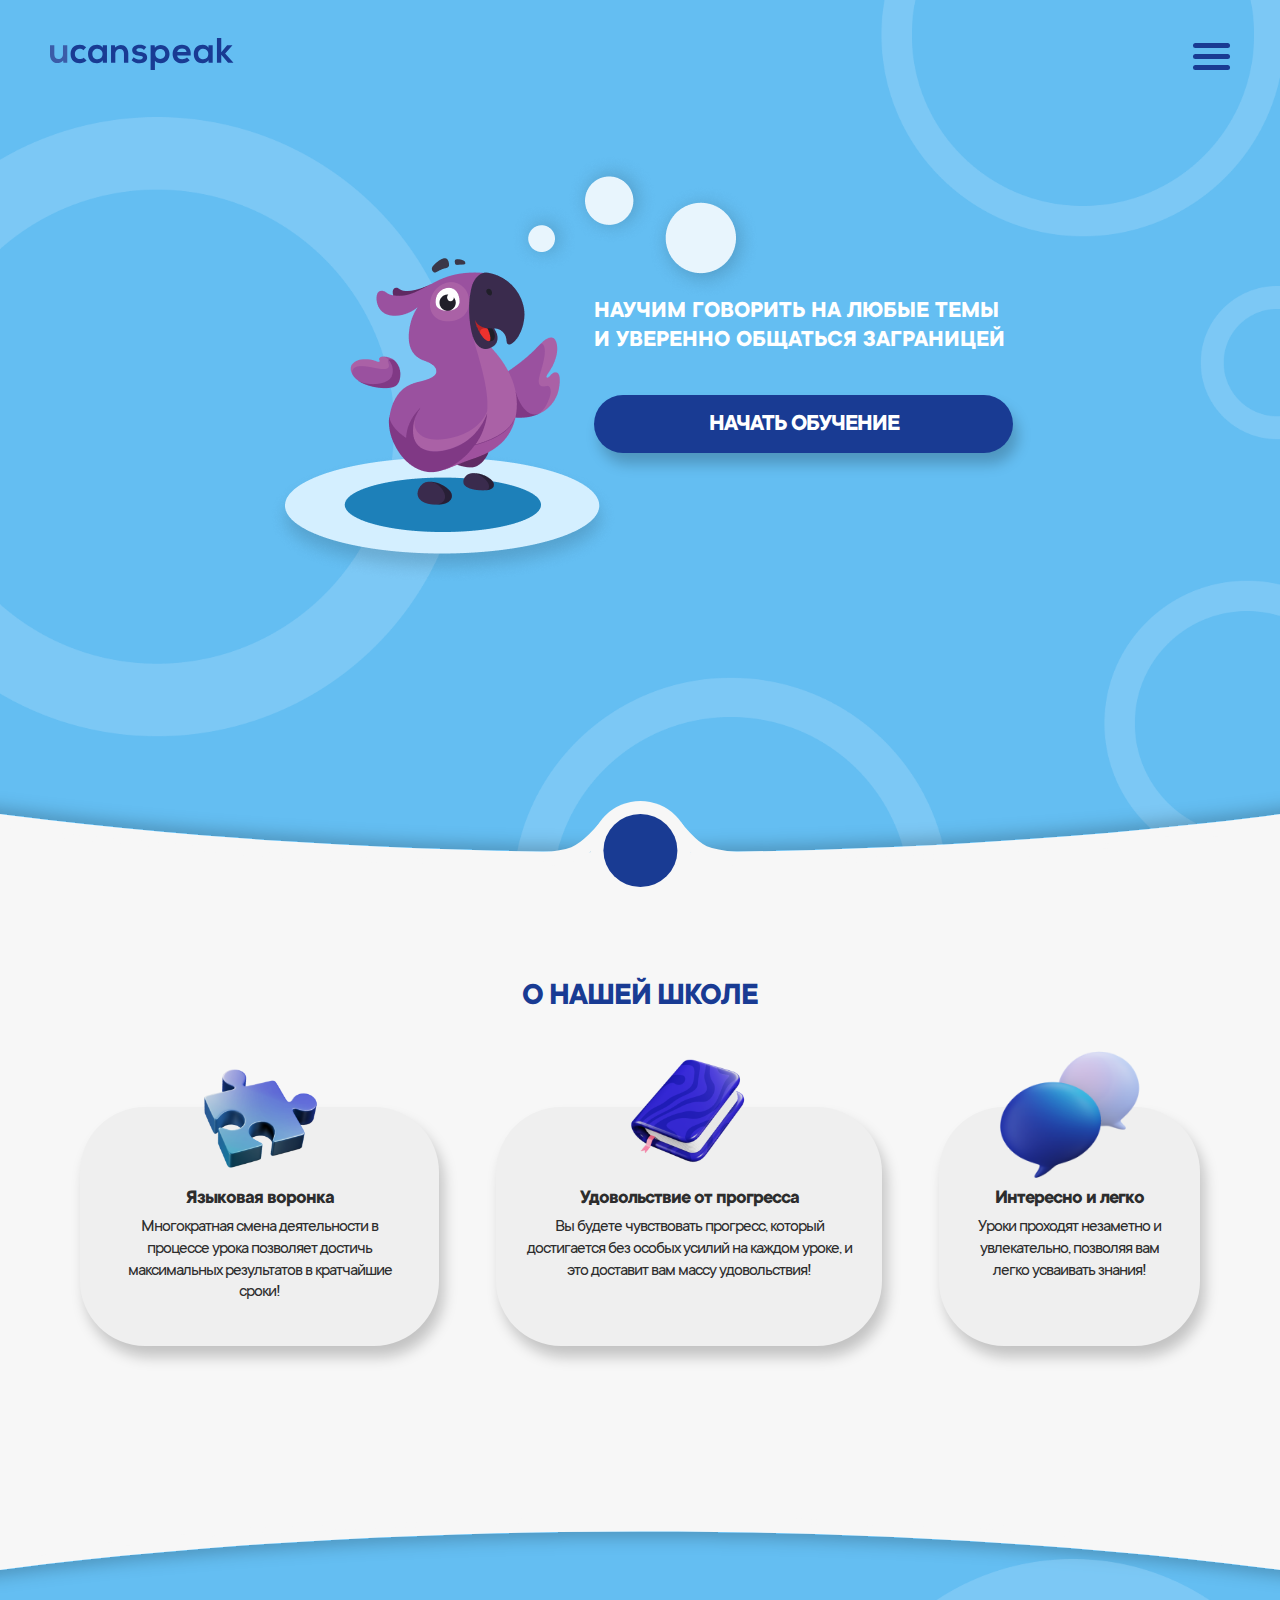
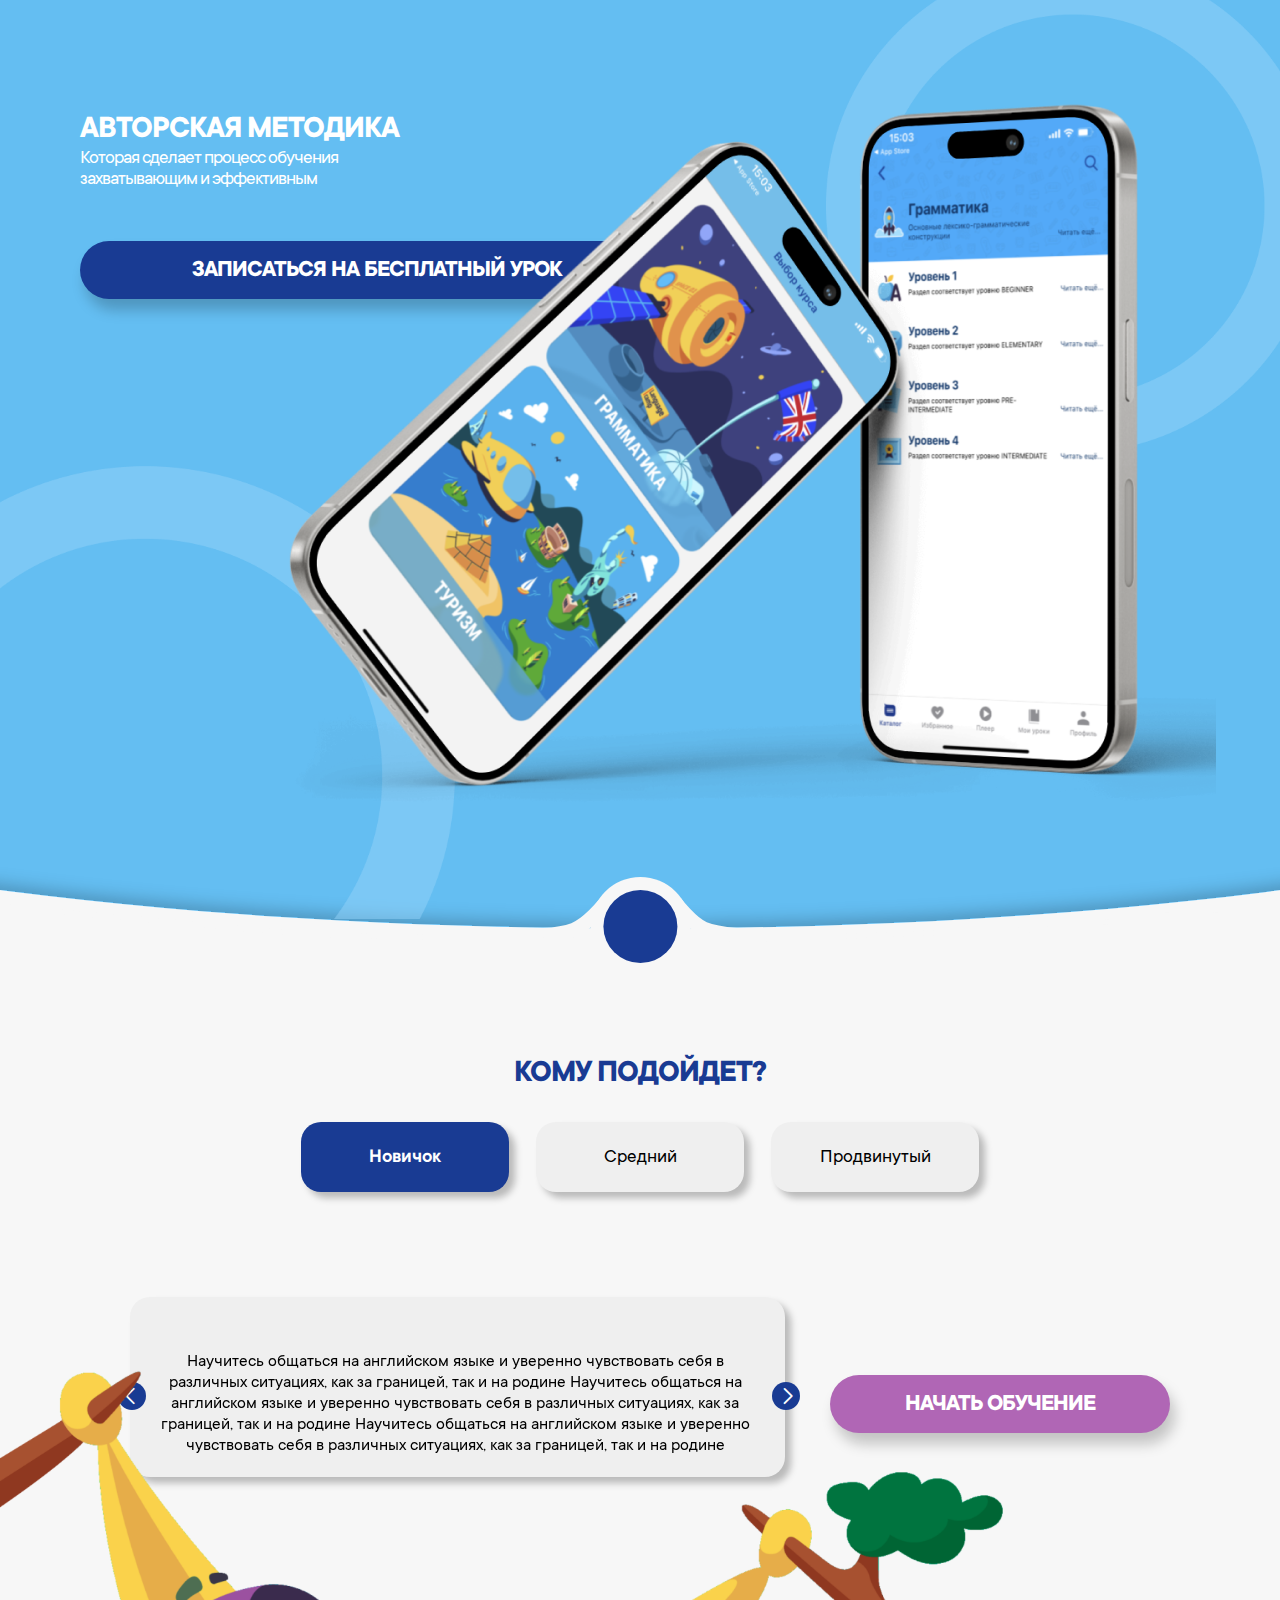
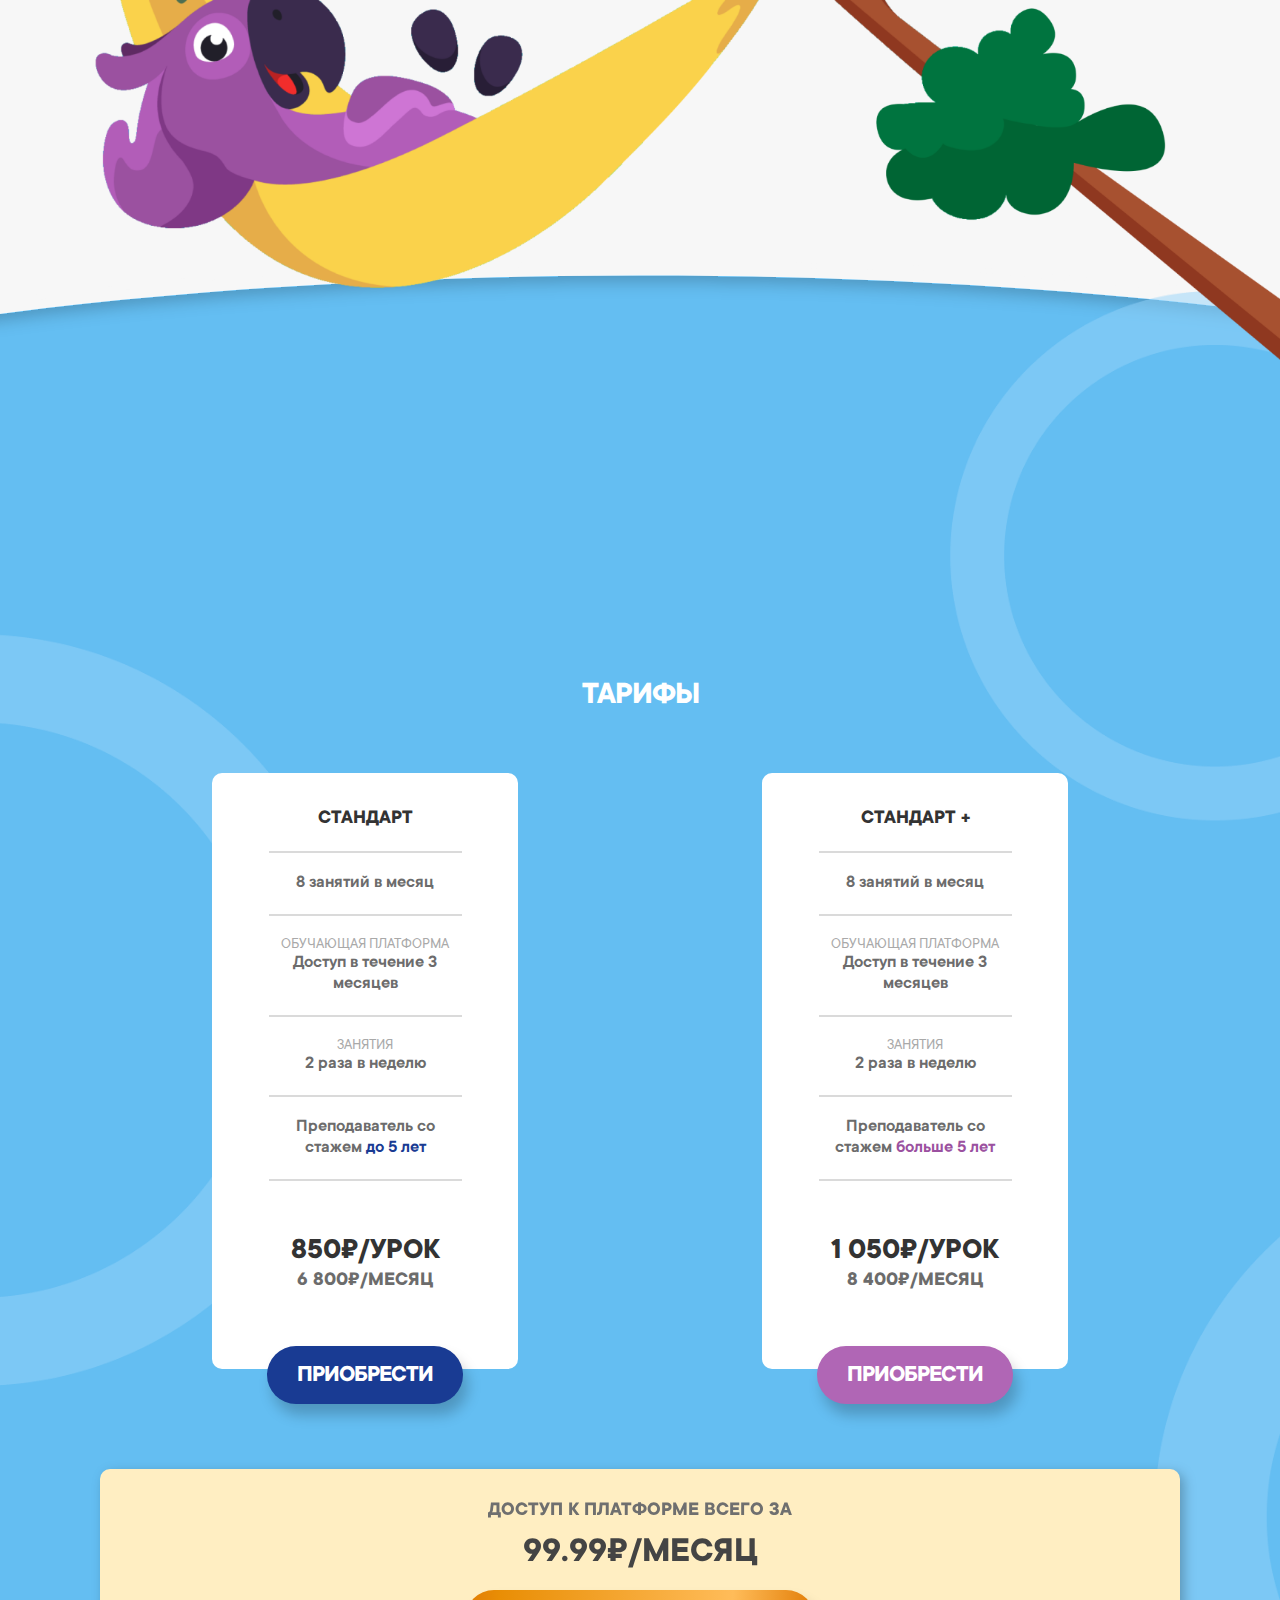
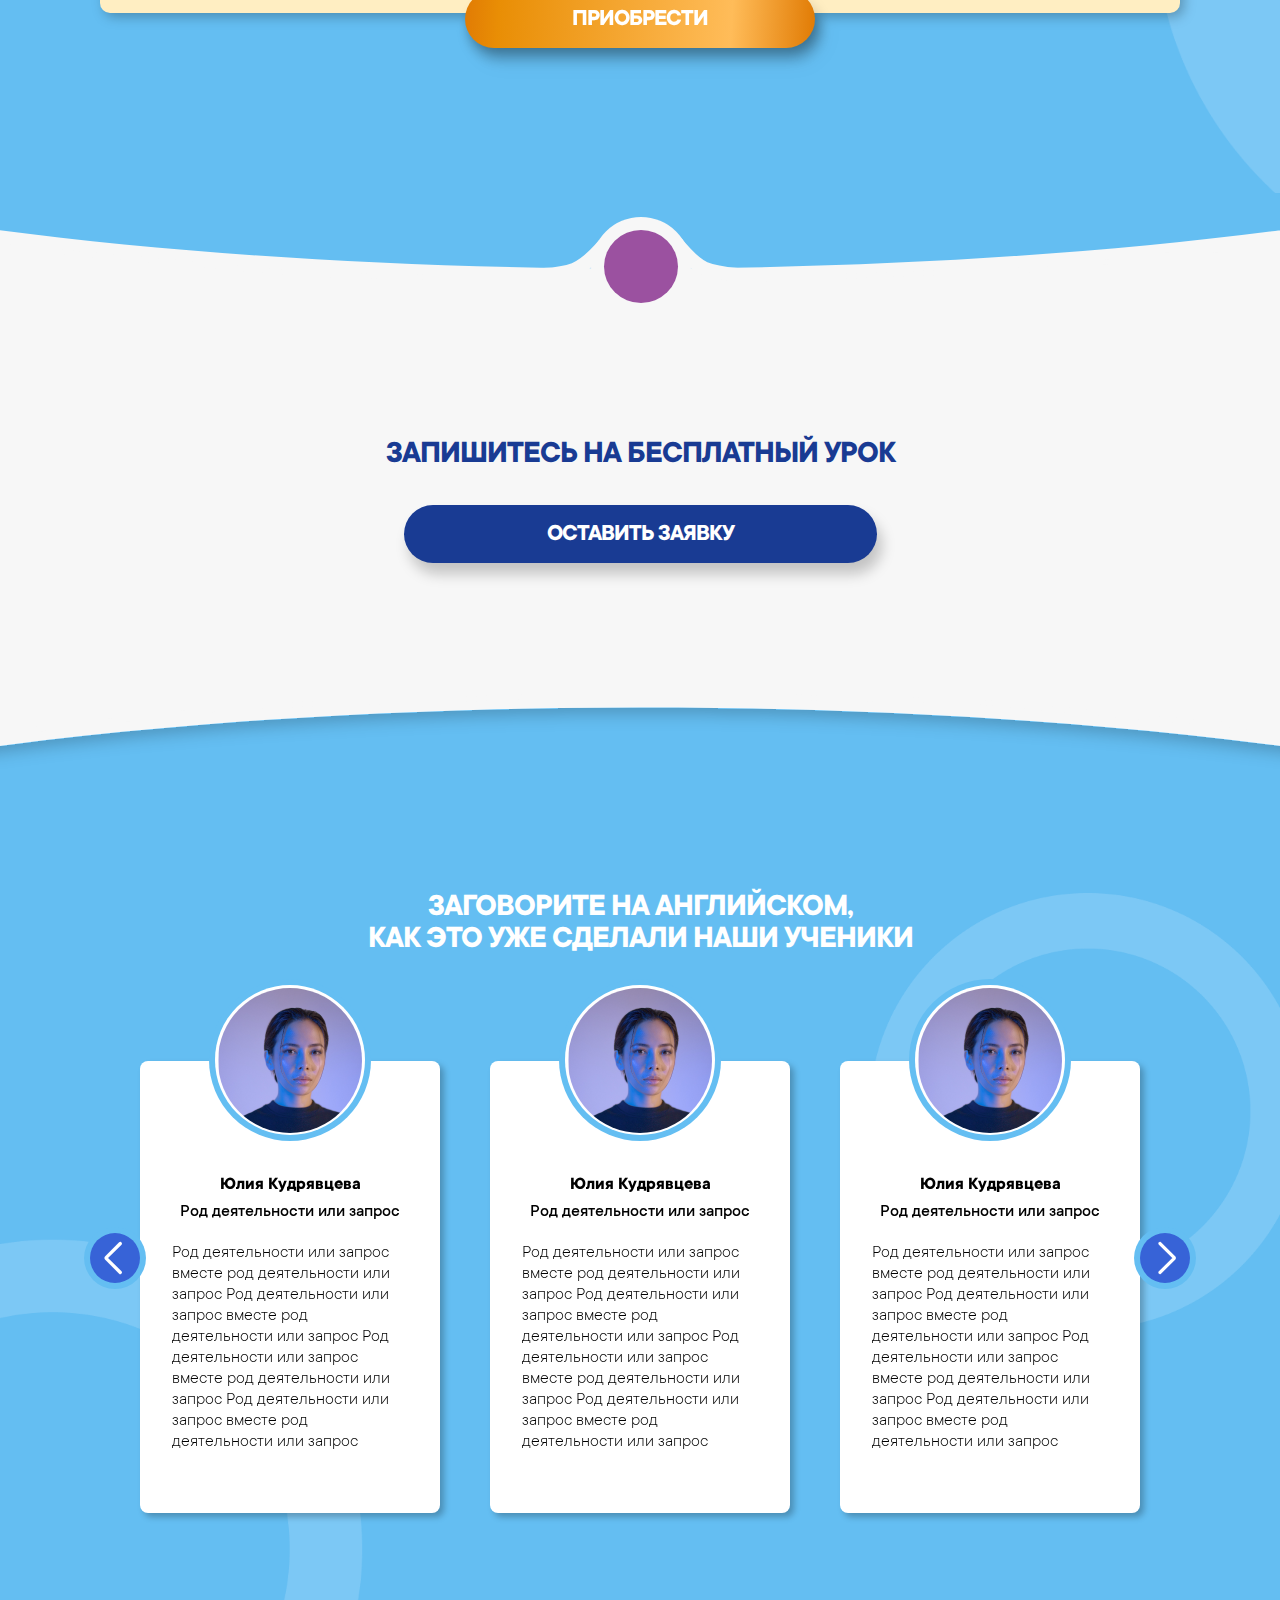
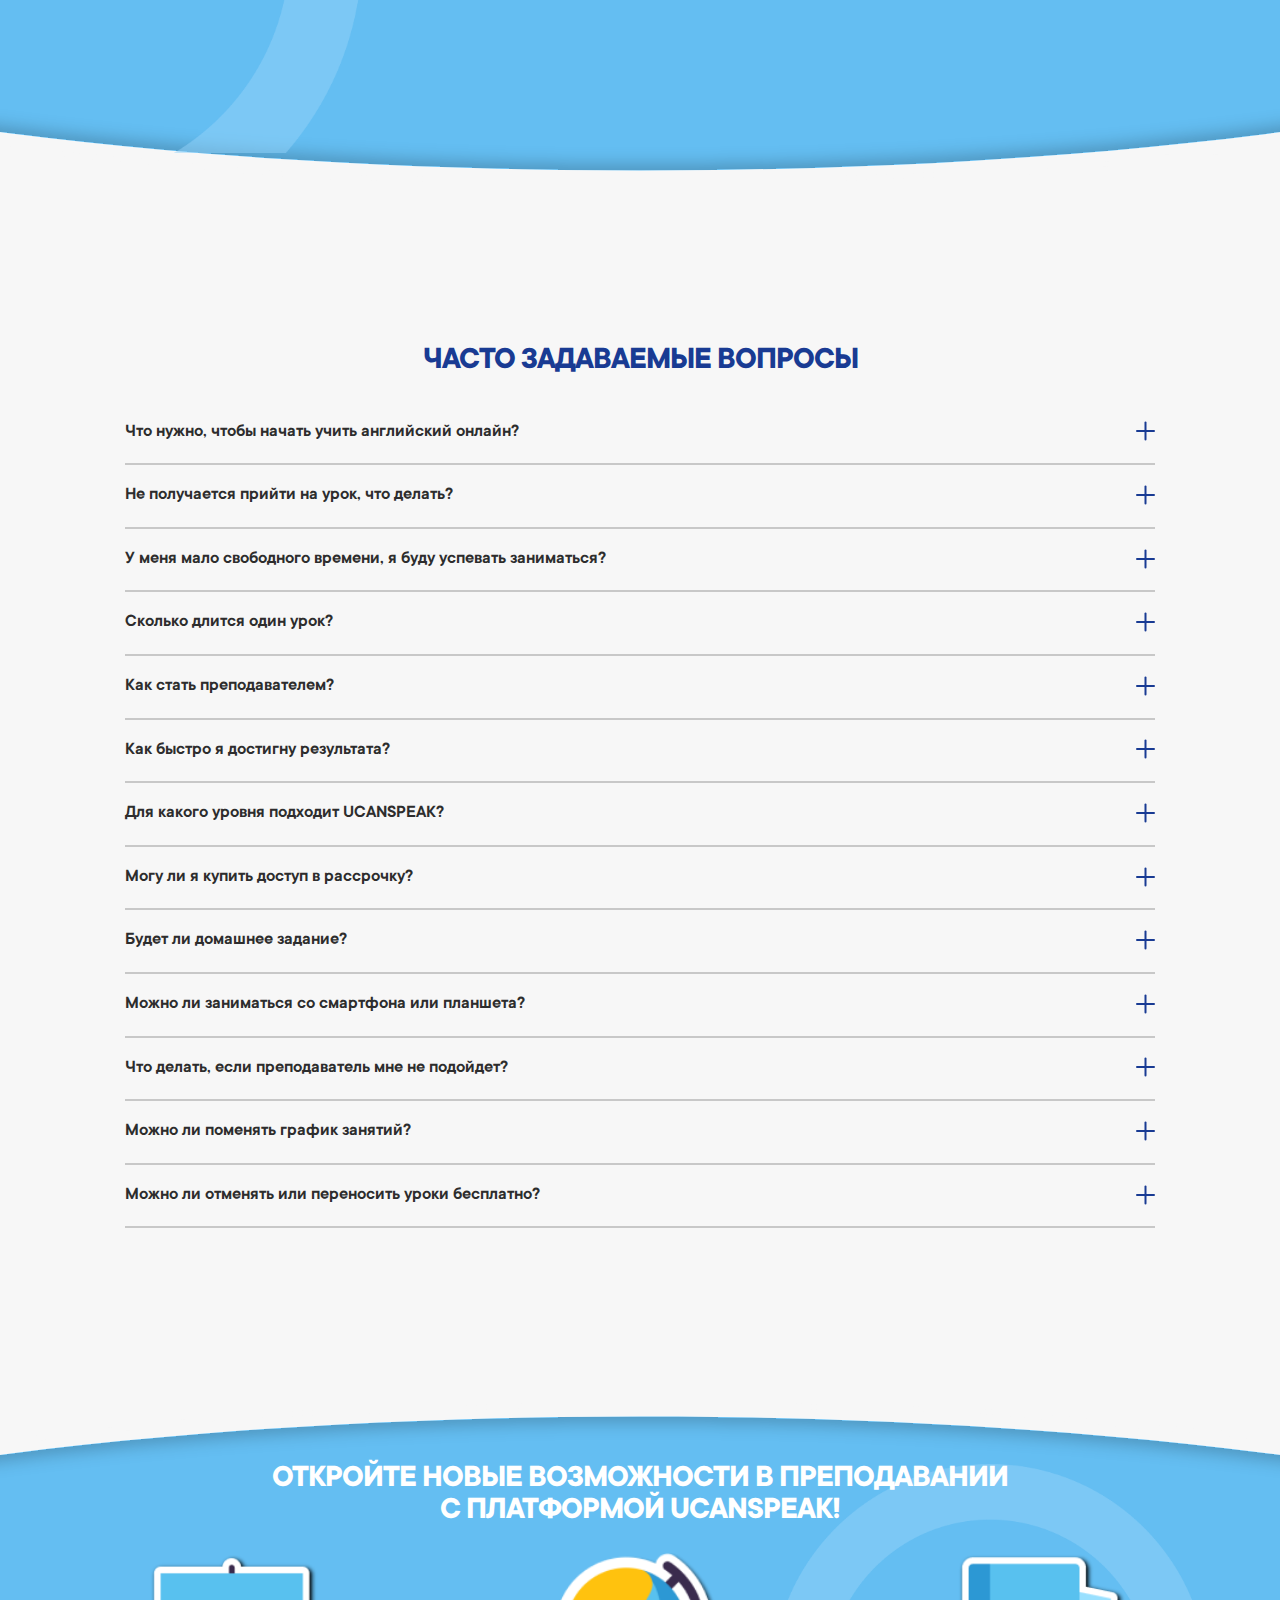
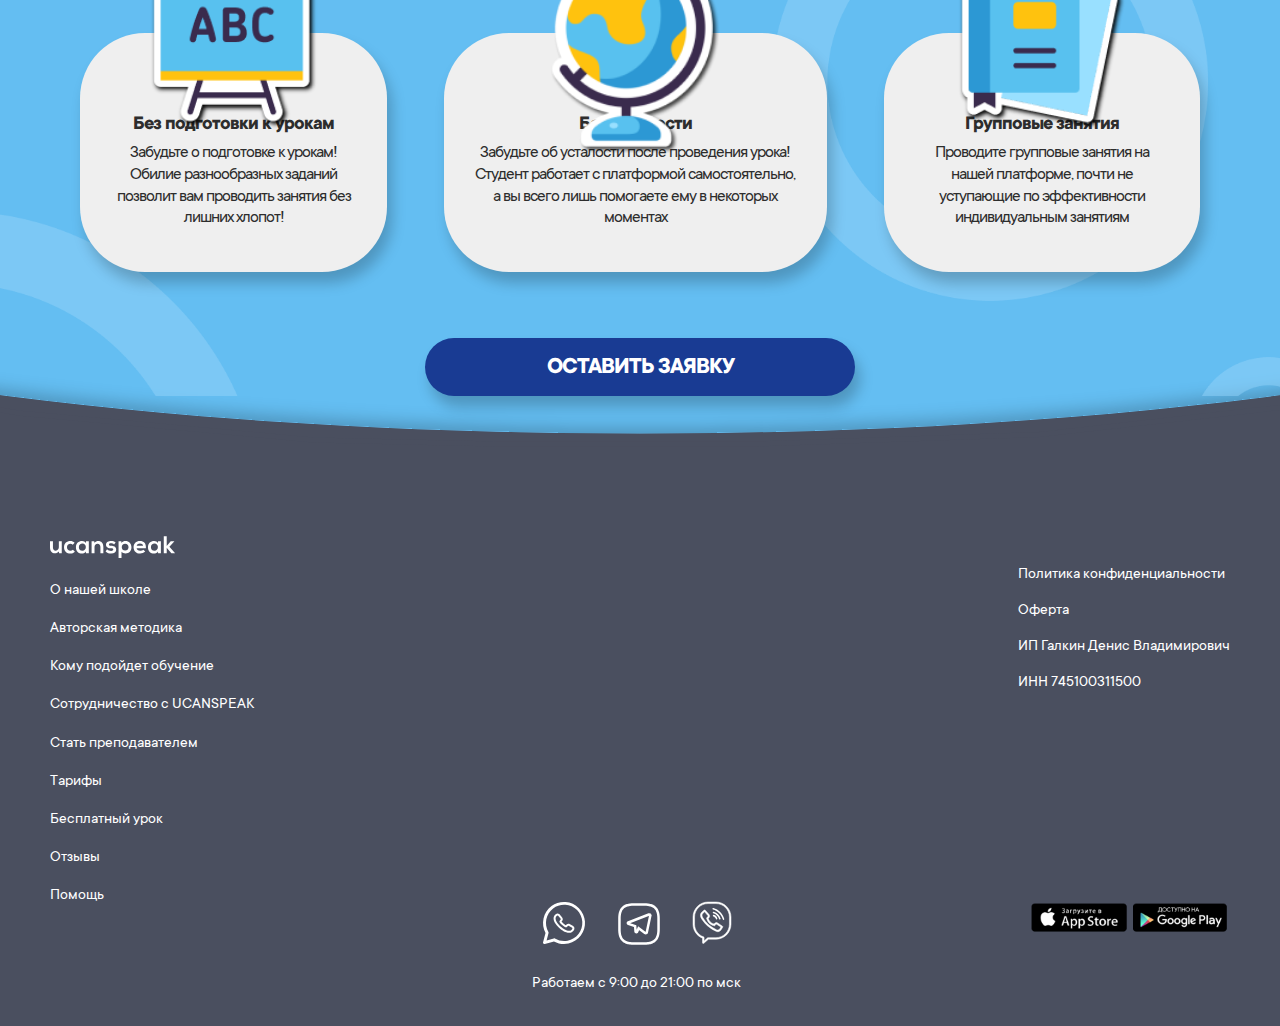
==== commit e940cd54: "complete responsive" ====
--- a/index.html
+++ b/index.html
@@ -81,14 +81,16 @@
               <img src="images/top-bg-blue.svg" alt="" class="top-bg">            
               <h2 class="subtitle">КОМУ ПОДОЙДЕТ?</h2>
               <div class="fit-buttons">
+                <div class="swiper-button-next mob" onclick="swapSlideMobile('left')"></div>
                 <div class="fit-buttons__item active" onclick="fitButtonsAction(this, 0)">Новичок</div>
                 <div class="fit-buttons__item" onclick="fitButtonsAction(this, 1)">Средний</div>
-                <div class="fit-buttons__item" onclick="fitButtonsAction(this, 2)">Продвинутый</div>
+                <div class="fit-buttons__item" onclick="fitButtonsAction(this, 2)">Продвинутый</div>                
+                <div class="swiper-button-prev mob" onclick="swapSlideMobile('right')"></div>
               </div>
               <div class="fit flex">
                 <div class="swiper fit-tabs">
                   <div class="swiper-wrapper">
-                    <div class="swiper-slide">Научитесь общаться на английском языке и уверенно чувствовать себя в различных ситуациях, как за границей, так и на родине</div>
+                    <div class="swiper-slide">Научитесь общаться на английском языке и уверенно чувствовать себя в различных ситуациях, как за границей, так и на родине Научитесь общаться на английском языке и уверенно чувствовать себя в различных ситуациях, как за границей, так и на родине Научитесь общаться на английском языке и уверенно чувствовать себя в различных ситуациях, как за границей, так и на родине</div>
                     <div class="swiper-slide">Средний Средний Средний Средний Средний и уверенно чувствовать себя в различных ситуациях, как за границей, так и на родине</div>
                     <div class="swiper-slide">Продвинутый Продвинутый Продвинутый Продвинутый и уверенно чувствовать себя в различных ситуациях, как за границей, так и на родине</div>
                   </div>
--- a/css/style.css
+++ b/css/style.css
@@ -43,6 +43,8 @@
     margin: 0;
     padding: 0;
     box-sizing: border-box;
+    -webkit-tap-highlight-color: rgba(255, 255, 255, 0);
+    -webkit-tap-highlight-color: transparent; 
 }
 
 body {
@@ -326,6 +328,9 @@
     gap: 27px;
     margin: 27px 0 100px 0;
 }
+.fit-buttons .mob {
+    display: none;
+}
 .fit-buttons__item {
     font-size: 24px;
     font-family: var(--font-regular);
@@ -366,16 +371,17 @@
     padding: 60px 49px;
     font-family: var(--font-regular);
 }
-
+.flex .swiper-wrapper {
+    align-items: center;
+}
 .fits-block .swiper .swiper-bg{
-    width: 92%;
+    width: calc(100% - 60px);
     position: absolute;
-    top: 14px;
+    top: 36px;
     left: 30px;
     border-radius: 20px;
     background: var(--color-main-grey);
     padding: 60px 49px;
-    min-height: 170px;
     height: 80%;
     box-shadow: 6px 6px 7px 0px rgba(0, 0, 0, 0.25);
 }
@@ -410,6 +416,7 @@
     text-align: center;
     font-size: 32px;
     line-height: 50px;
+    font-weight: 700;
 }
 .fits-block .swiper-button-next {
     right: 0px;
@@ -504,7 +511,7 @@
 }
 .rate-cards__item-price {
     text-align: center;
-    margin: 53px;
+    margin: 53px 0;
 }
 .rate-cards__item-price .price {
     color: #333333;
@@ -621,6 +628,7 @@
     text-align: center;
     font-size: 32px;
     line-height: 50px;
+    font-weight: 700;
 }
 
 
@@ -726,6 +734,7 @@
     opacity: 0;
     transition: 300ms ease-in-out;
     padding: 0 50px 0 10px;
+    will-change: max-height;
 }
 
 .accordeon-block.active .accordeon-content {
@@ -1040,8 +1049,17 @@
         padding: 0 80px;
         position: relative;
     }
+    .main-block {
+        max-width: 419px;
+        width: 100%;
+        margin-left: -168px;
+        margin-top: 10px;
+    }
     .fits-block {
-        padding: 25px 80px 256px;
+        padding: 25px 110px 256px;
+    }
+    .fit .button {
+        max-width: 340px;
     }
     .main-block__text {
         font-size: 24px;
@@ -1090,6 +1108,31 @@
     .fits-block .swiper-slide {
         font-size: 18px;
     }
+    .flex {
+        gap: 30px;
+    }
+    .fits-block .swiper-button-next, .fits-block .swiper-button-prev {
+        width: 28px;
+        height: 28px;
+    }
+    .fits-block .swiper-button-next::after, .fits-block .swiper-button-prev::after {
+        font-size: 16px;
+        line-height: 28px;
+    }
+    .fits-block .swiper {
+        width: 700px;
+        padding: 60px 20px;
+    }
+    
+    .fits-block .swiper .swiper-bg {
+        width: calc(100% - 35px);
+        top: 5px;
+        left: 20px;
+        padding: 60px 20px;
+    }
+    .rate-cards {
+        justify-content: space-around;
+    }
     .rate-cards__item {
         padding: 34px 55px 0 55px;
     }
@@ -1154,6 +1197,9 @@
     .accordeon-button .bar:nth-child(2) {
         transform: translateY(-2px) rotate(90deg);
     }
+    .accordeon-block.active .accordeon-button .bar:nth-child(2) {        
+        transform: translateY(-2px) rotate(0deg);
+    }
     .footer {
         padding: 0 50px;
     }
@@ -1173,6 +1219,15 @@
         min-width: 1000px;
         top: -100px;
     }
+    .rate-cards__item {
+        padding: 34px 30px 0;
+    }
+    .flex {
+        gap: 20px;
+    }
+    .bg-block {
+        display: none;
+    }
     .bottom-bg {        
         min-width: 1000px;
         bottom: -110px;
@@ -1185,8 +1240,11 @@
         padding: 0 60px;
         position: relative;
     }
+    .main-block {
+        max-width: 341px;
+    }
     .fits-block {
-        padding: 25px 60px 256px;
+        padding: 25px 40px 256px;
     }
     .accordeon-head {
         padding: 15px 0;
@@ -1288,6 +1346,58 @@
     .header {
         padding: 38px 42px;
     }
+    .flex {
+        flex-direction: column;
+        align-items: center;
+    }
+    .fits-block .swiper {
+        width: 100%;
+        padding: 40px 20px;
+    }
+    .fits-block .swiper-button-next, .fits-block .swiper-button-prev {
+        display: none;
+    }
+    .fit-buttons {
+        position: relative;
+        align-items: center;
+    }
+    .fits-block .swiper .swiper-bg {
+        width: calc(100% - 32px);
+        top: 5px;
+        left: 16px;
+        padding: 60px 20px;
+        height: 95%;
+    }
+    .fit-buttons .mob {
+        display: block;
+        display: flex;
+        align-items: center;
+        justify-content: center;
+        top: 40px;
+    }
+    .fits-block .swiper-button-next {
+        right: -40px;
+    }
+    .fits-block .swiper-button-prev {
+        left: -40px;
+    }
+    .fit-buttons__item {
+        display: none;
+    }
+    .fit-buttons__item.active {
+        display: block;
+        background-color: var(--color-main-grey);
+        box-shadow: 6px 6px 7px 0px rgba(0, 0, 0, 0.25);
+        color: var(--color-main-text);
+        transition: 260ms;
+    }
+    .fit-buttons__item.active:hover {
+        background-color: var(--color-main-grey);
+        box-shadow: 6px 6px 7px 0px rgba(0, 0, 0, 0.25);
+    }
+    .bg-block {
+        display: block;
+    }
     .container.center {
         display: flex;
         align-items: center;
@@ -1344,7 +1454,7 @@
         position: absolute;
         bottom: -26px;
         left: 42px;
-        max-width: 80vw;
+        max-width: calc(100% - 84px);
     }
     .button {
         font-size: 22px;
@@ -1459,6 +1569,9 @@
     }
     .accordeon-button .bar:nth-child(2) {
         transform: translateY(-2px) rotate(90deg);
+    }
+    .accordeon-block.active .accordeon-button .bar:nth-child(2) {        
+        transform: translateY(-1px) rotate(0deg);
     }
     .footer {
         padding: 0 40px;
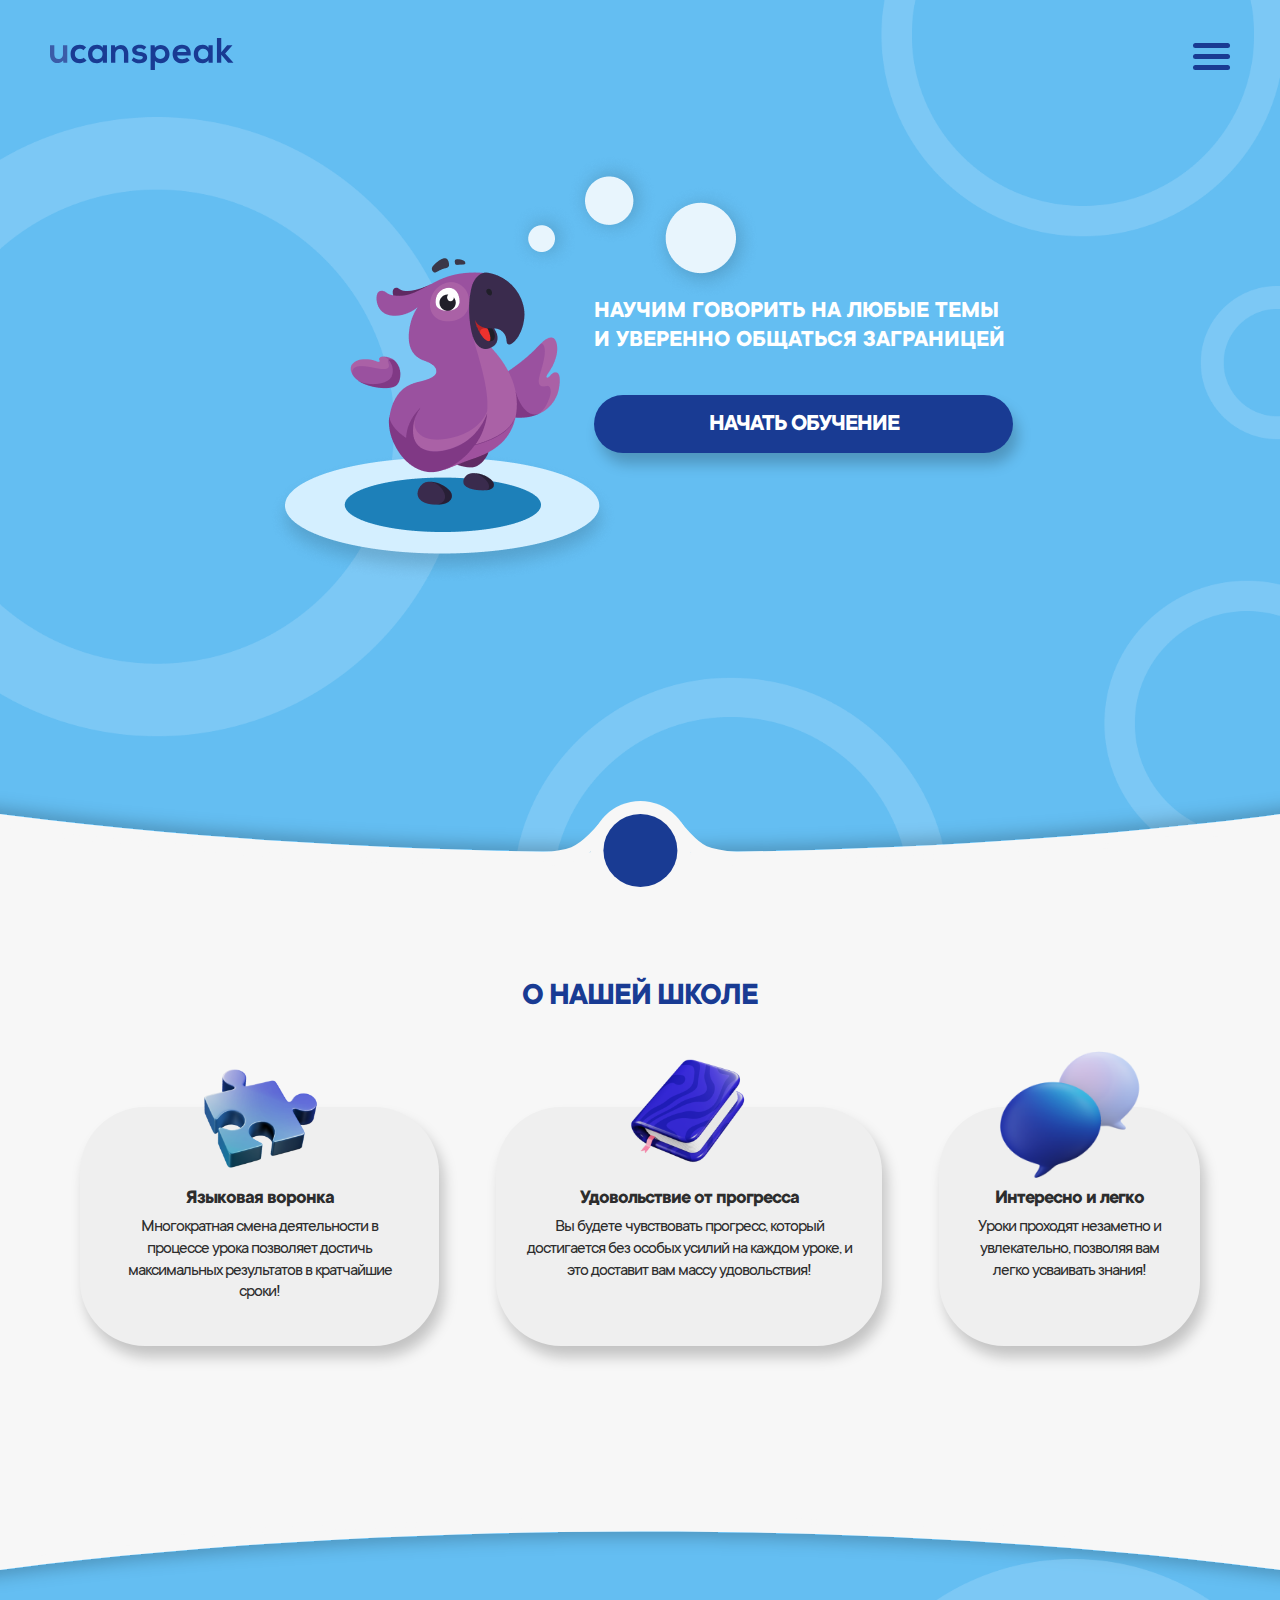
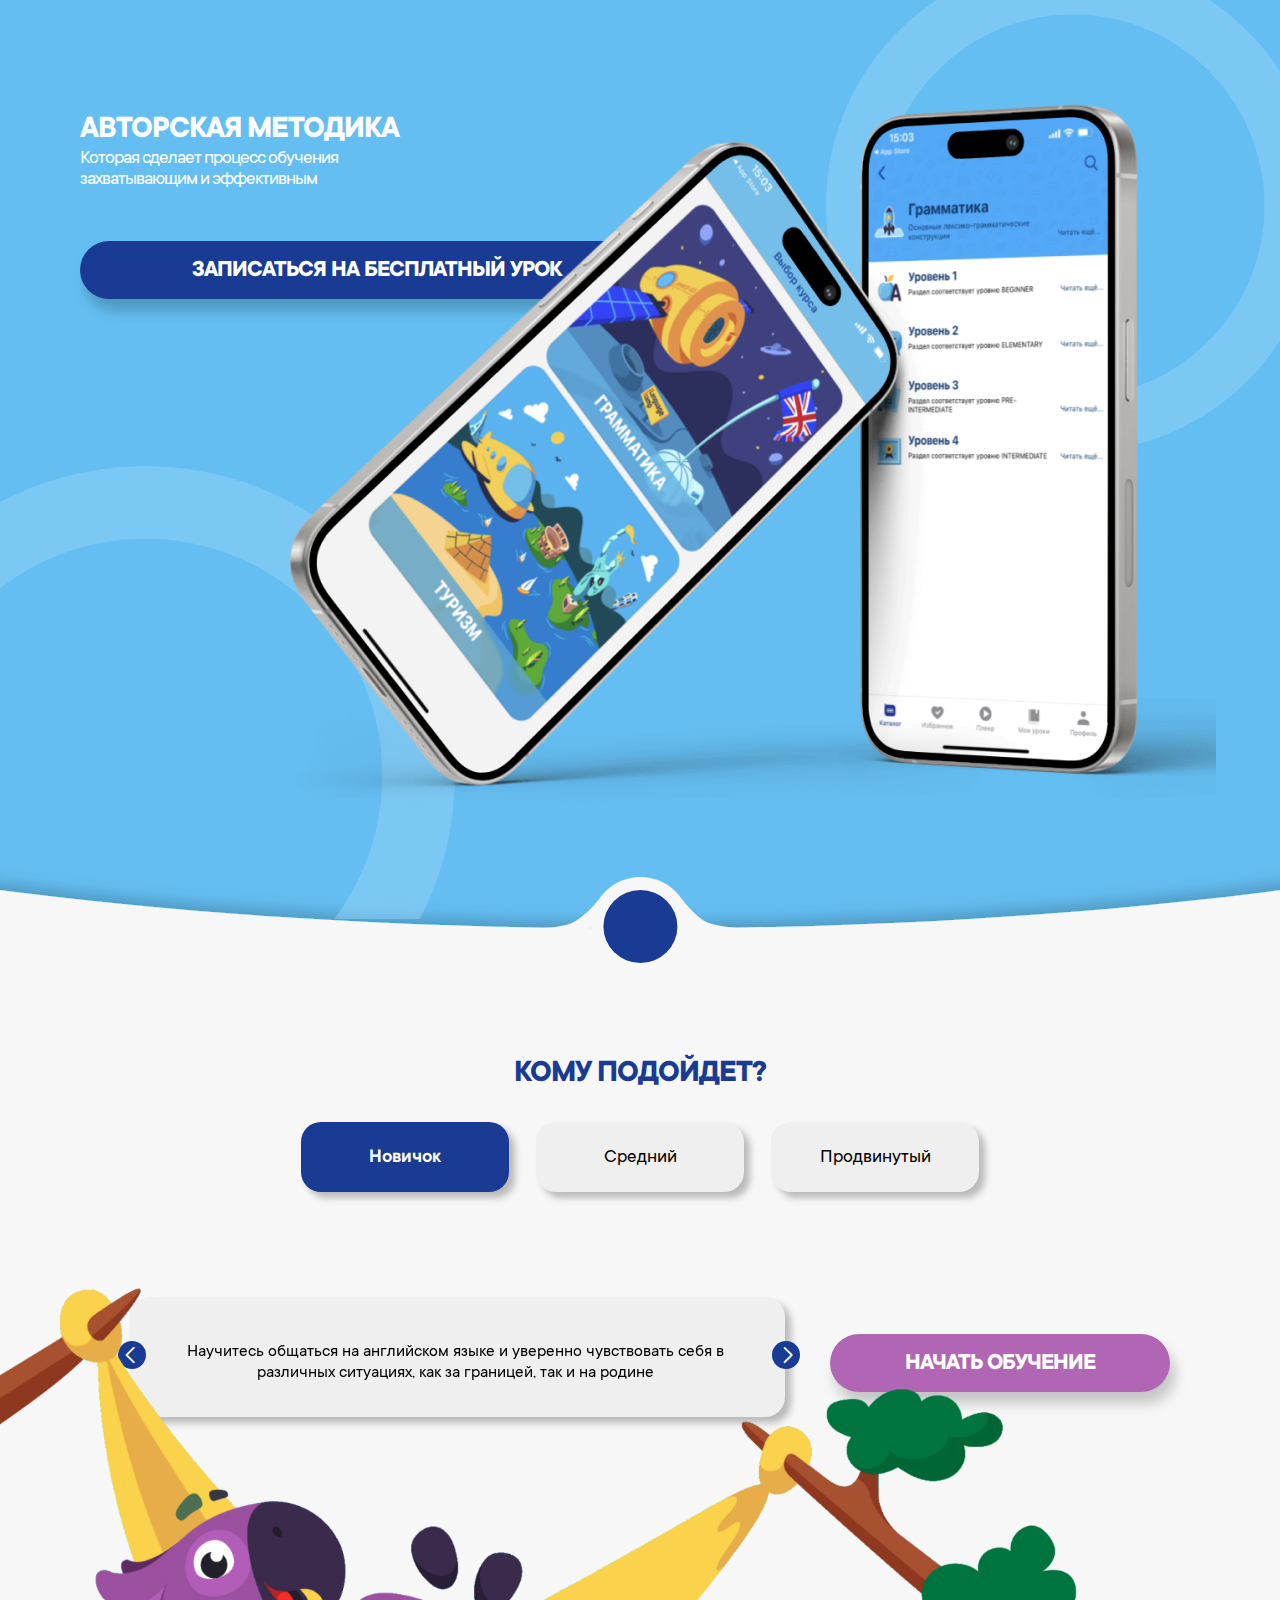
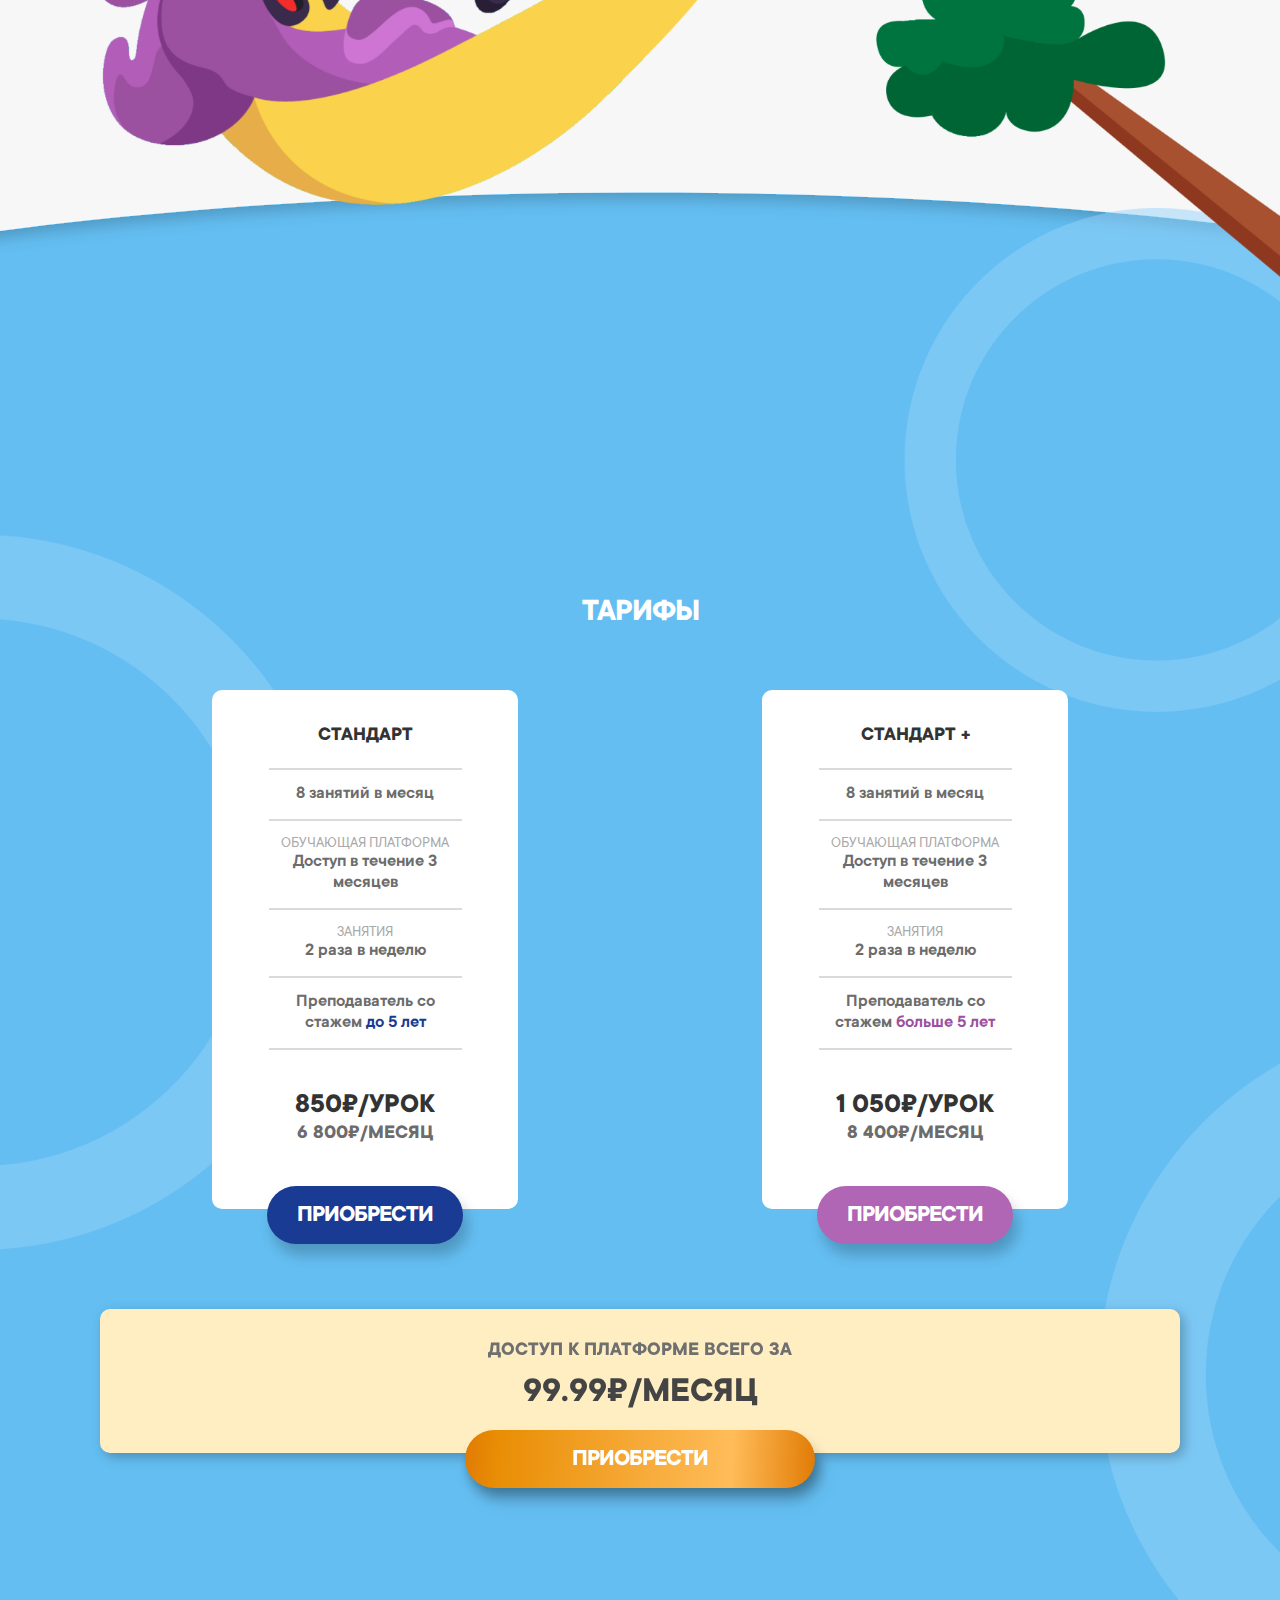
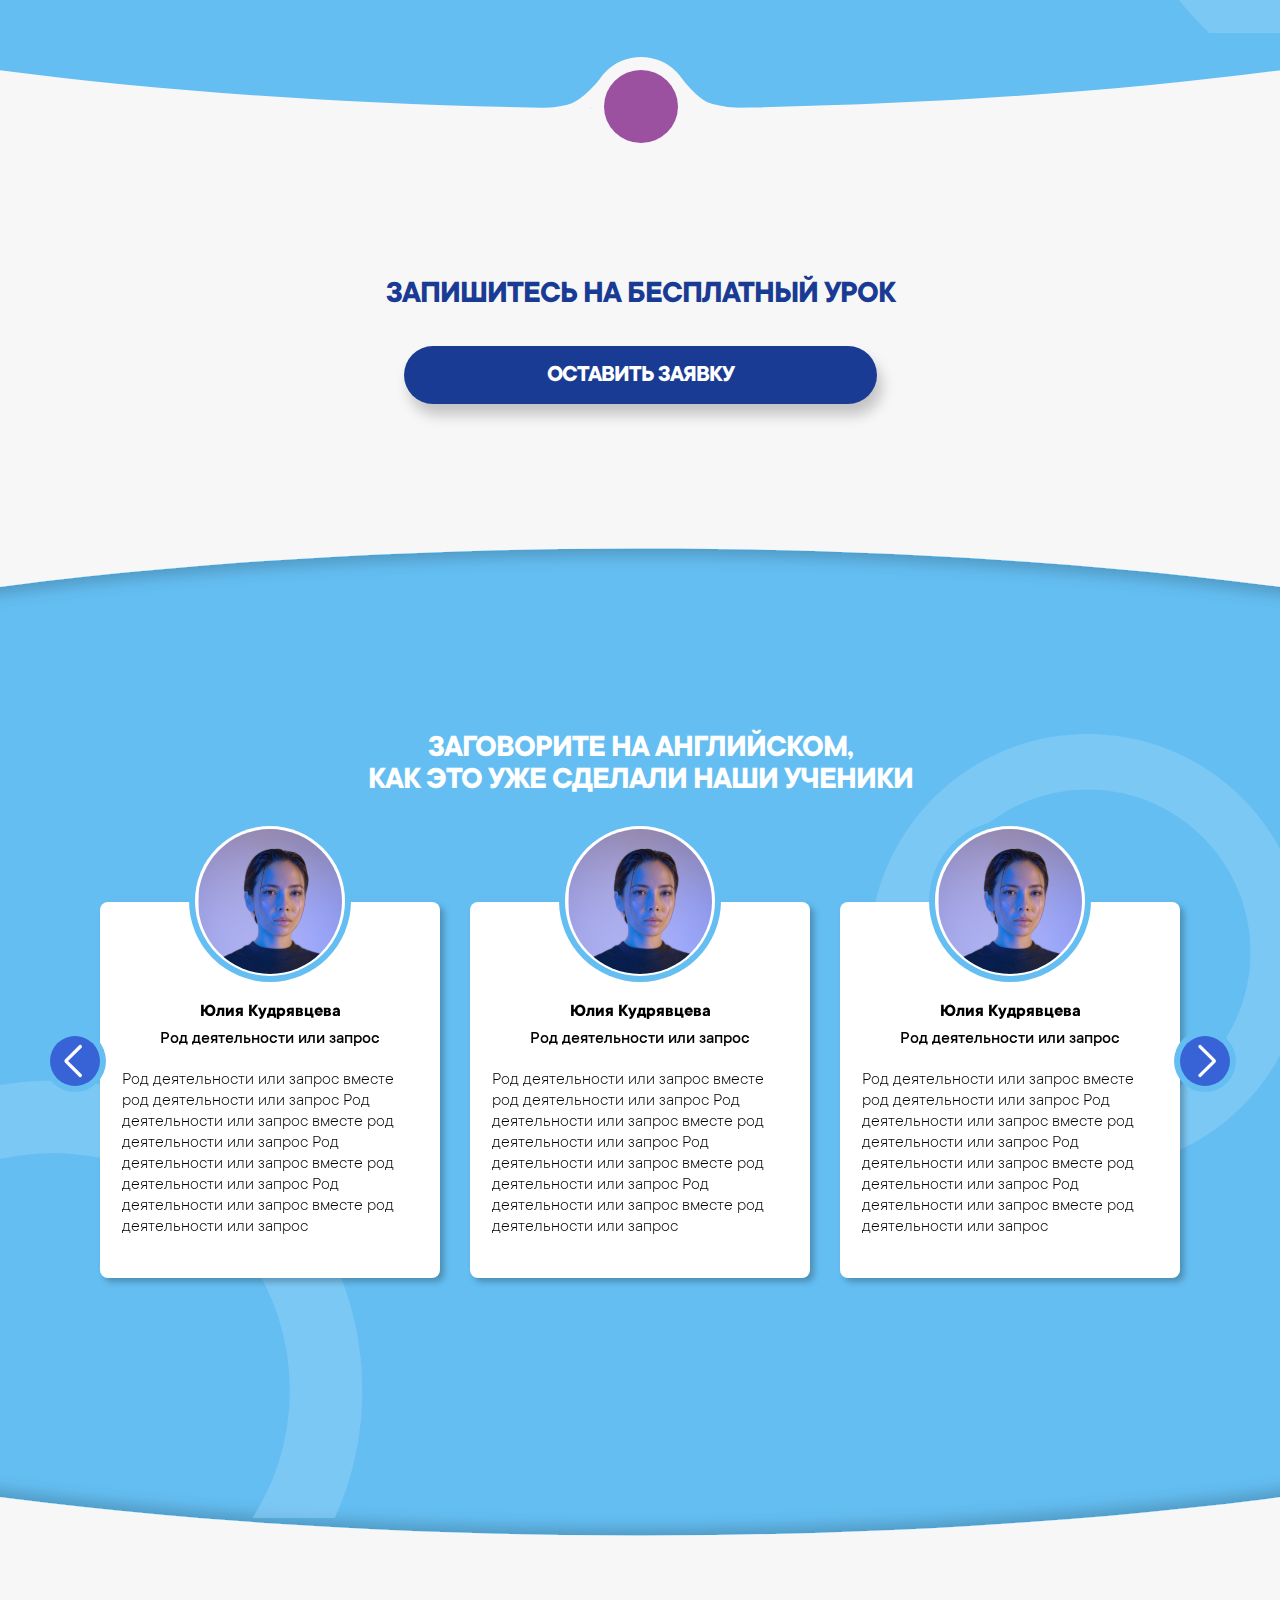
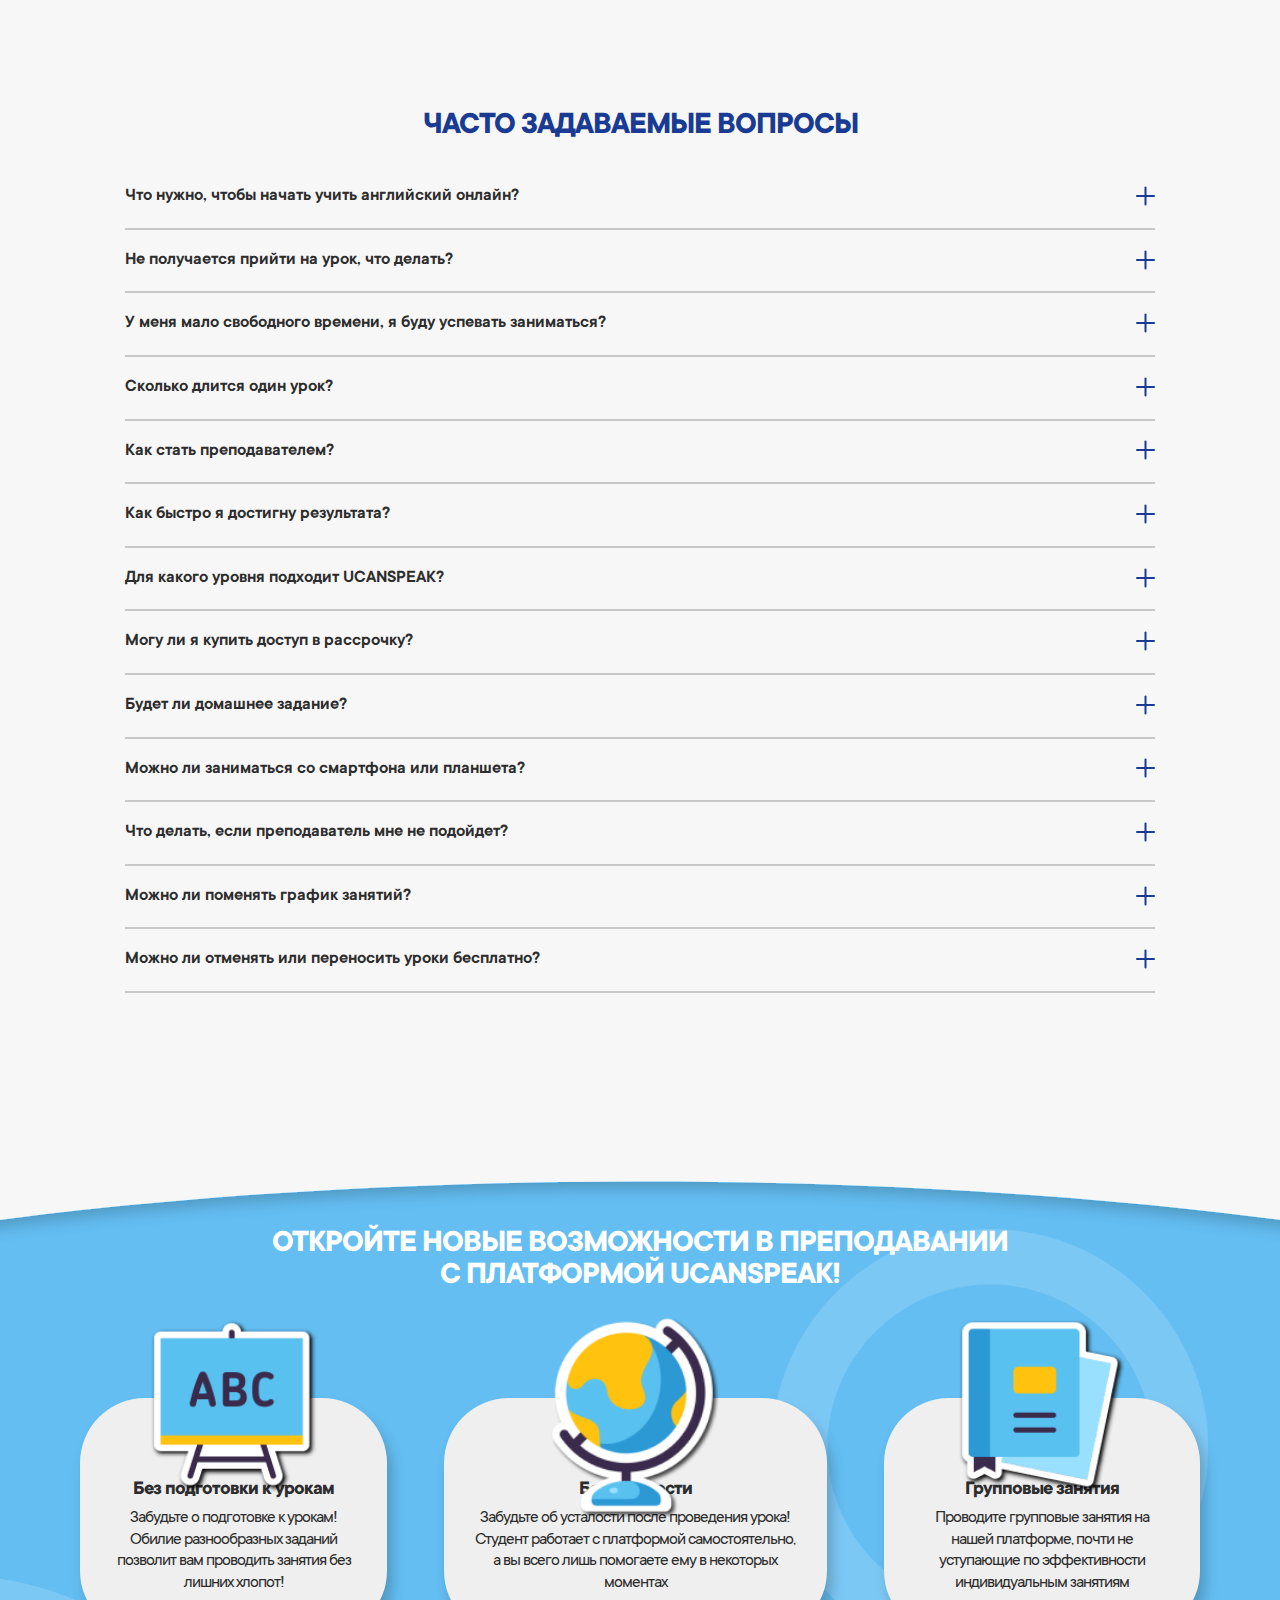
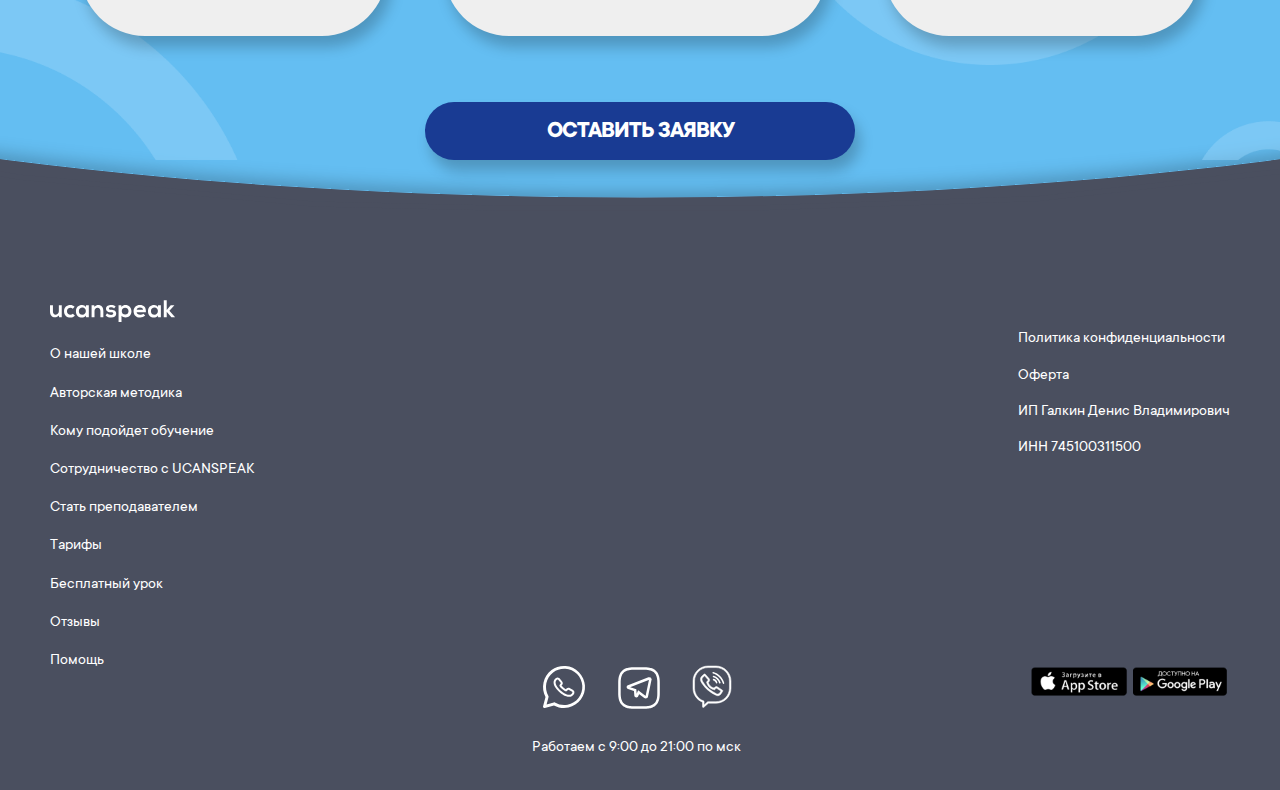
==== commit d518b161: "style" ====
--- a/index.html
+++ b/index.html
@@ -90,7 +90,7 @@
               <div class="fit flex">
                 <div class="swiper fit-tabs">
                   <div class="swiper-wrapper">
-                    <div class="swiper-slide">Научитесь общаться на английском языке и уверенно чувствовать себя в различных ситуациях, как за границей, так и на родине Научитесь общаться на английском языке и уверенно чувствовать себя в различных ситуациях, как за границей, так и на родине Научитесь общаться на английском языке и уверенно чувствовать себя в различных ситуациях, как за границей, так и на родине</div>
+                    <div class="swiper-slide">Научитесь общаться на английском языке и уверенно чувствовать себя в различных ситуациях, как за границей, так и на родине</div>
                     <div class="swiper-slide">Средний Средний Средний Средний Средний и уверенно чувствовать себя в различных ситуациях, как за границей, так и на родине</div>
                     <div class="swiper-slide">Продвинутый Продвинутый Продвинутый Продвинутый и уверенно чувствовать себя в различных ситуациях, как за границей, так и на родине</div>
                   </div>
--- a/css/style.css
+++ b/css/style.css
@@ -432,6 +432,8 @@
 }
 .fit .button {
     max-width: 430px;
+    position: relative;
+    z-index: 1;
 }
 .bg-block {
     max-height: 0;
@@ -1045,9 +1047,15 @@
     .students-block .swiper {
         padding: 104px 60px 40px;
     }
+    .student-card {
+        padding: 100px 22px 40px;
+      }
     .container {
         padding: 0 80px;
         position: relative;
+    }
+    .container.students {
+        padding: 100px 40px 200px;
     }
     .main-block {
         max-width: 419px;
@@ -1121,7 +1129,7 @@
     }
     .fits-block .swiper {
         width: 700px;
-        padding: 60px 20px;
+        padding: 50px 20px;
     }
     
     .fits-block .swiper .swiper-bg {
@@ -1144,12 +1152,17 @@
     }
     .rate-cards__item-row {
         width: 193px;
+        padding: 14px 0;
     }
     .rate-cards__item-row-head {
         font-size: 15px;
     }
+
+    .rate-cards__item-price {
+        margin: 40px 0;
+    }
     .rate-cards__item-price .price {
-        font-size: 30px;
+        font-size: 28px;
     }
     .rate-cards__item-price .subprice {
         font-size: 20px;
@@ -1256,7 +1269,17 @@
         font-size: 28px;
     }
 
-    .about-cards__item img, .cards__item img {
+    .about-cards__item img {
+        width: 140px;
+        top: -52px;
+    }
+    .about-cards__item, .cards__item {
+        padding: 80px 20px 30px 20px;
+    }
+    .about-cards {
+        gap: 30px;
+    }
+    .cards__item img {
         width: 140px;
         top: -60px;
     }
@@ -1282,6 +1305,15 @@
     }
     .rate-cards__item-row-head {
         font-size: 14px;
+    }
+    .rate-cards__item-price {
+        margin: 25px 0;
+    }
+    .rate-cards__item-price .price {
+        font-size: 22px;
+    }
+    .rate-cards__item-price .subprice {
+        font-size: 18px;
     }
     .students-block .title,
     .faq-block .subtitle {
@@ -1350,9 +1382,16 @@
         flex-direction: column;
         align-items: center;
     }
+    .fits-block {
+        padding: 10px 40px 80px;
+    }
+    .fit-buttons__item {
+        width: 156px;
+        padding: 16px 0 16px;
+    }
     .fits-block .swiper {
         width: 100%;
-        padding: 40px 20px;
+        padding: 30px 20px;
     }
     .fits-block .swiper-button-next, .fits-block .swiper-button-prev {
         display: none;
@@ -1360,29 +1399,46 @@
     .fit-buttons {
         position: relative;
         align-items: center;
+        margin: 27px 0;
     }
     .fits-block .swiper .swiper-bg {
         width: calc(100% - 32px);
         top: 5px;
         left: 16px;
-        padding: 60px 20px;
-        height: 95%;
+        padding: 50px 20px;
+        height: 90%;
     }
     .fit-buttons .mob {
         display: block;
         display: flex;
         align-items: center;
         justify-content: center;
-        top: 40px;
+        top: 30px;
     }
     .fits-block .swiper-button-next {
-        right: -40px;
+        right: -48px;
+    }
+    .container.rate {
+        padding-top: 180px;
+        padding-bottom: 180px;
+        background-image: url(../images/bgcrcl-rate.png);
+        background-repeat: no-repeat;
+        background-position: 0 100px;
+        background-size: cover;
     }
     .fits-block .swiper-button-prev {
-        left: -40px;
+        left: -48px;
     }
     .fit-buttons__item {
         display: none;
+    }
+    .fit .button {
+        margin-top: 400px;
+        background-color: var(--color-main-blue);
+    }
+    .fit .button:hover {
+        background-color: var(--color-main-blue);
+        box-shadow: var(--drop-shadow-buttons);
     }
     .fit-buttons__item.active {
         display: block;
@@ -1397,7 +1453,12 @@
     }
     .bg-block {
         display: block;
-    }
+        z-index: 0;
+        position: relative;
+    }
+    .bg-block picture img {
+        top: -765px;
+      }
     .container.center {
         display: flex;
         align-items: center;
@@ -1428,7 +1489,7 @@
         position: relative;
     }
     .burger-button {
-        gap: 4px;
+        gap: 3px;
     }
     .burger-button .bar {
         width: 26px;
@@ -1452,7 +1513,7 @@
     }
     .main-block__button {
         position: absolute;
-        bottom: -26px;
+        bottom: -60px;
         left: 42px;
         max-width: calc(100% - 84px);
     }
@@ -1480,7 +1541,7 @@
         max-width: 340px;
     }
     .request-block .button {
-        width: 340px;
+        width: 88%;
     }
     .rate-cards {
         flex-direction: column;
@@ -1537,6 +1598,9 @@
         width: 150px;
         top: -72px;
     }
+    .about-block {
+        padding: 12px 0 41px;
+    }
     .cards__item img {
         width: 100px;
         top: -50px;
@@ -1560,7 +1624,7 @@
         align-items: center;
     }
     .about-cards {
-        gap: 57px;
+        gap: 85px;
         margin-top: 52px;
     }
     .accordeon-button .bar {
@@ -1617,6 +1681,10 @@
     .header {
         padding: 38px 15px;
     }
+    .burger-button {
+        gap: 3px;
+        margin-right: 15px;
+    }
     .container {
         padding: 0 15px;
         position: relative;
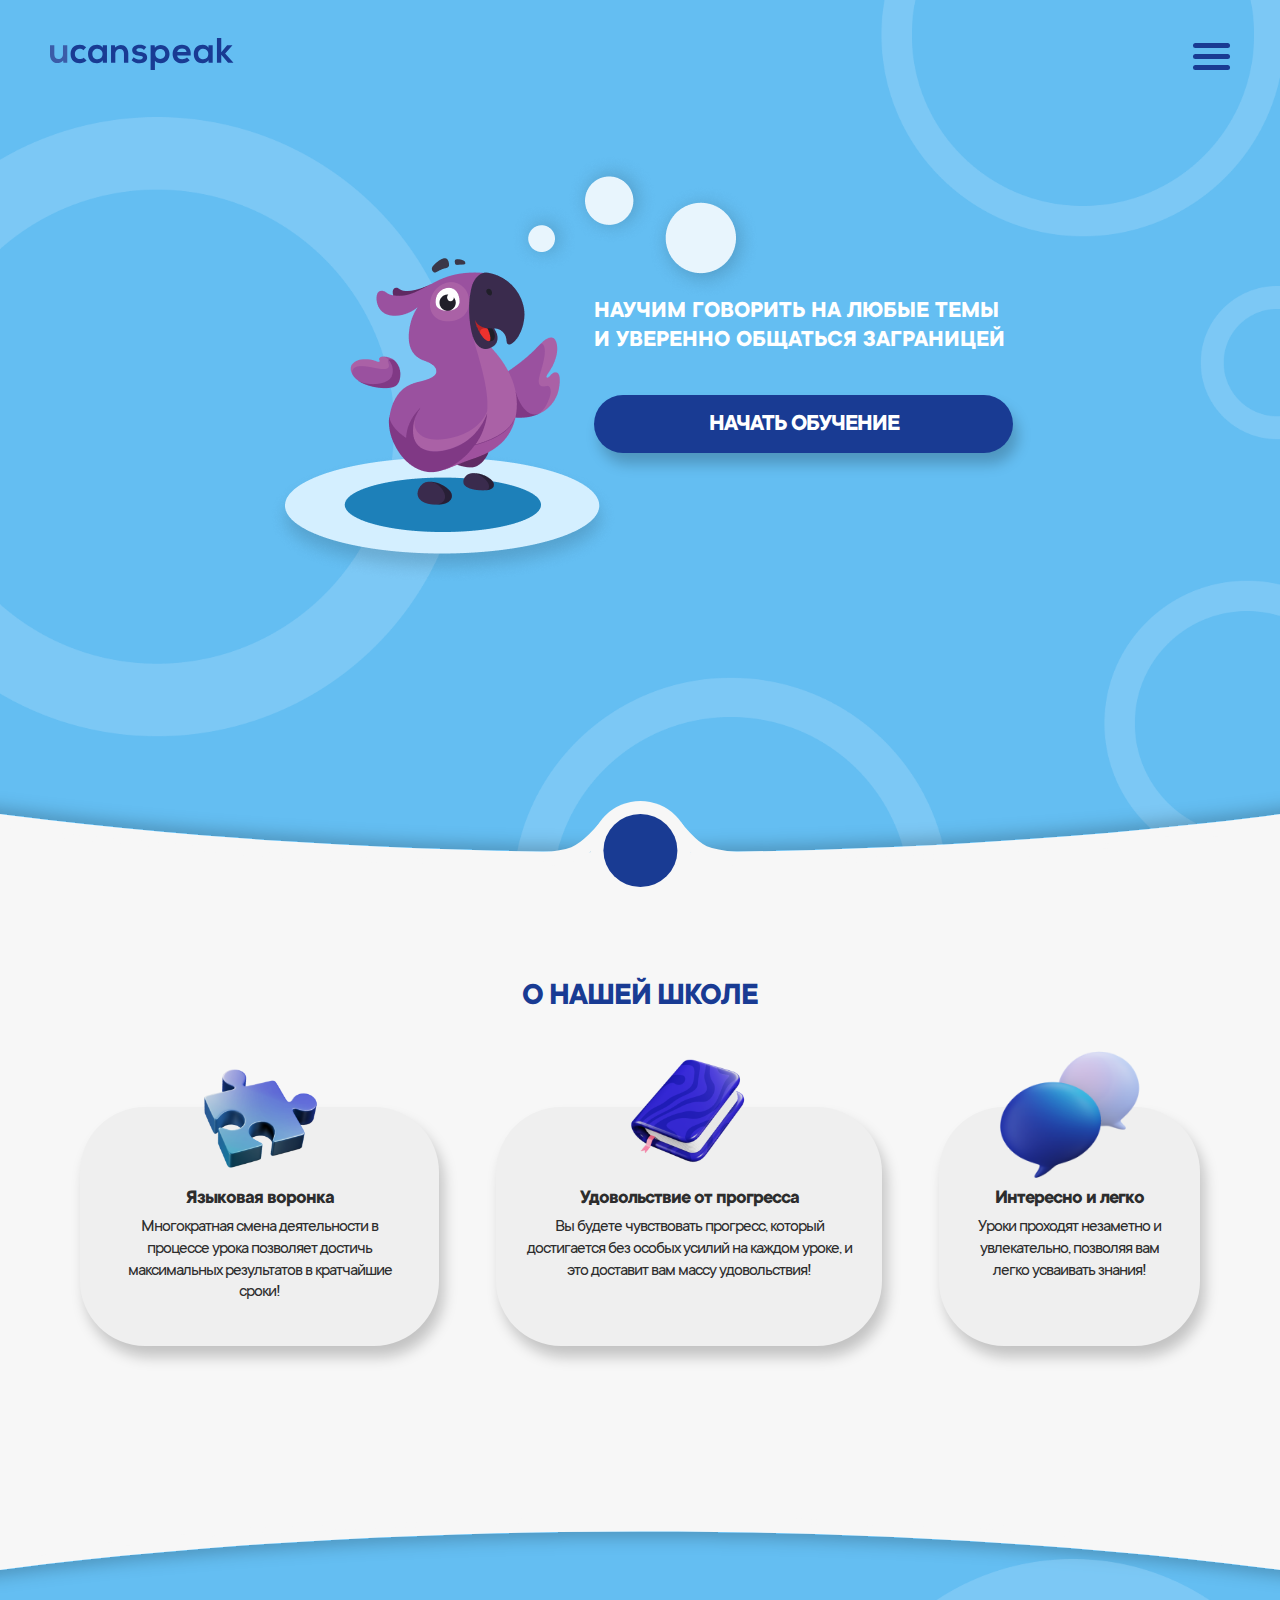
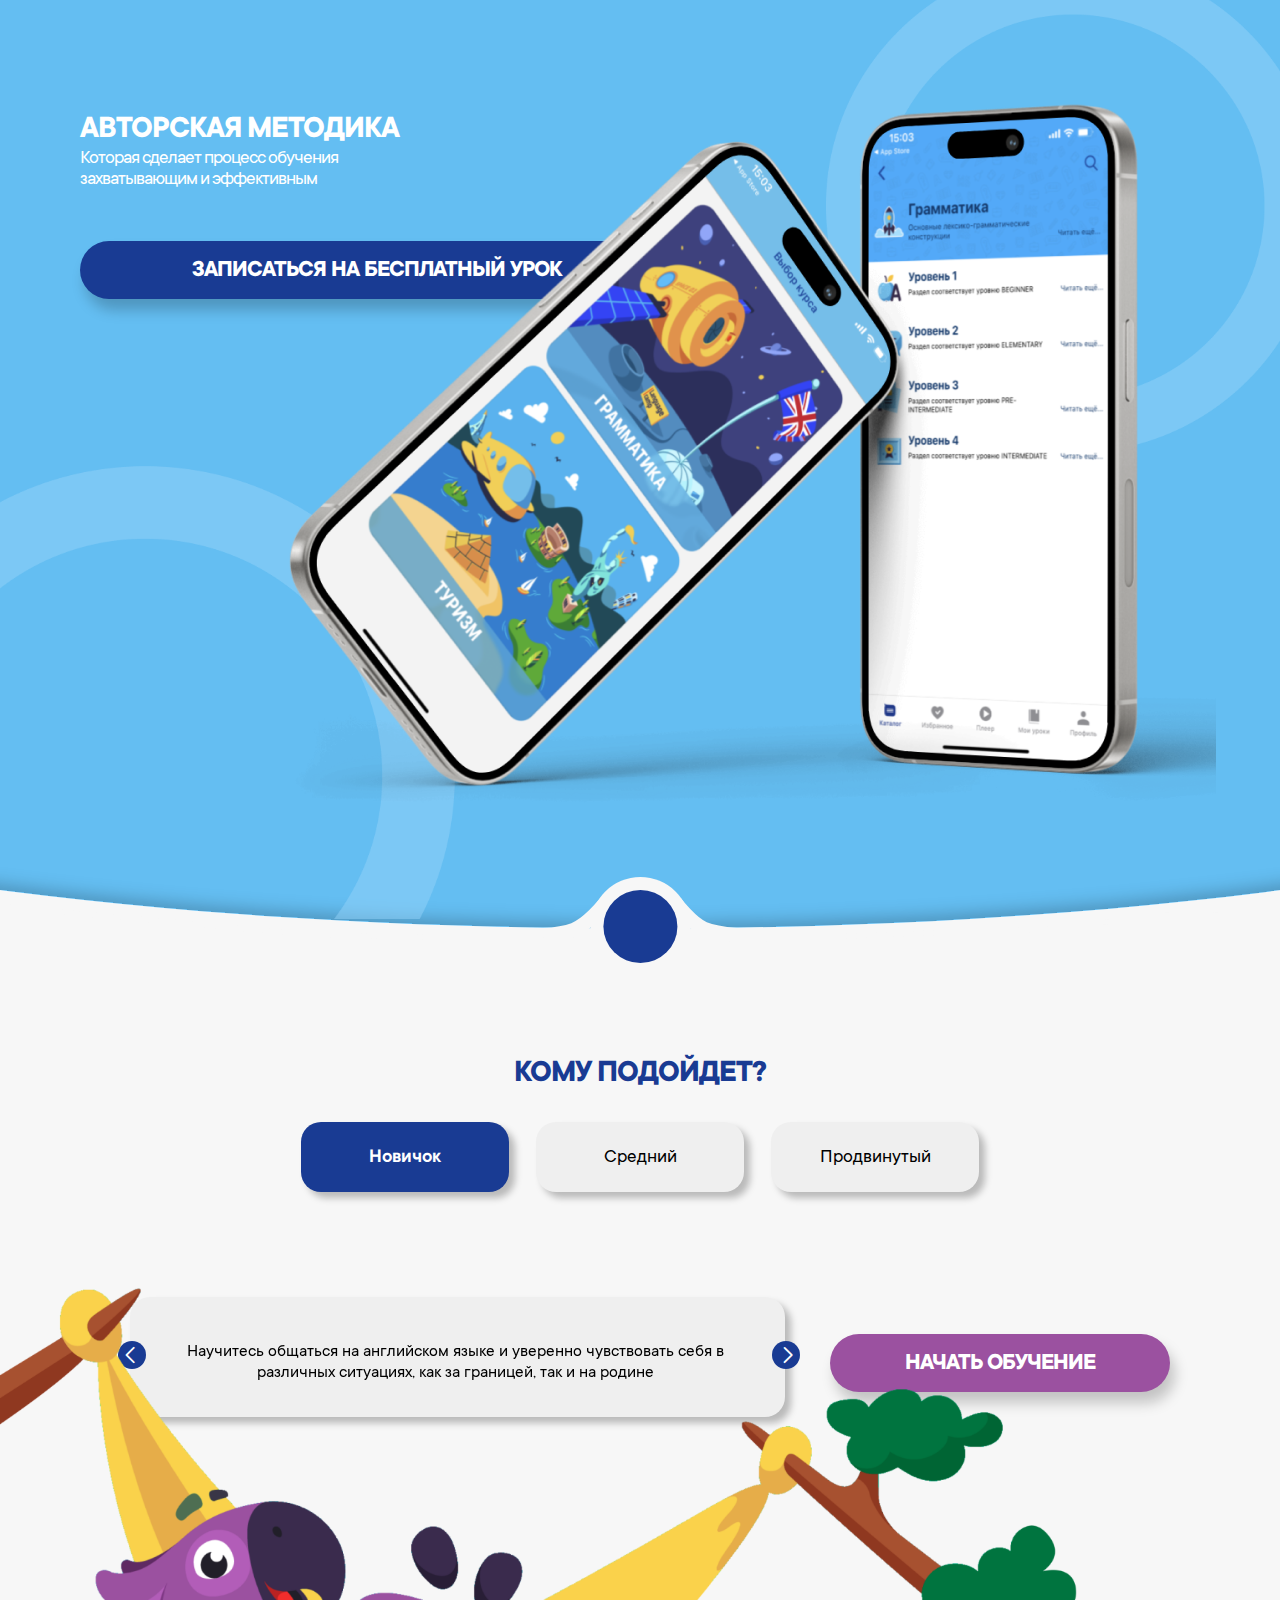
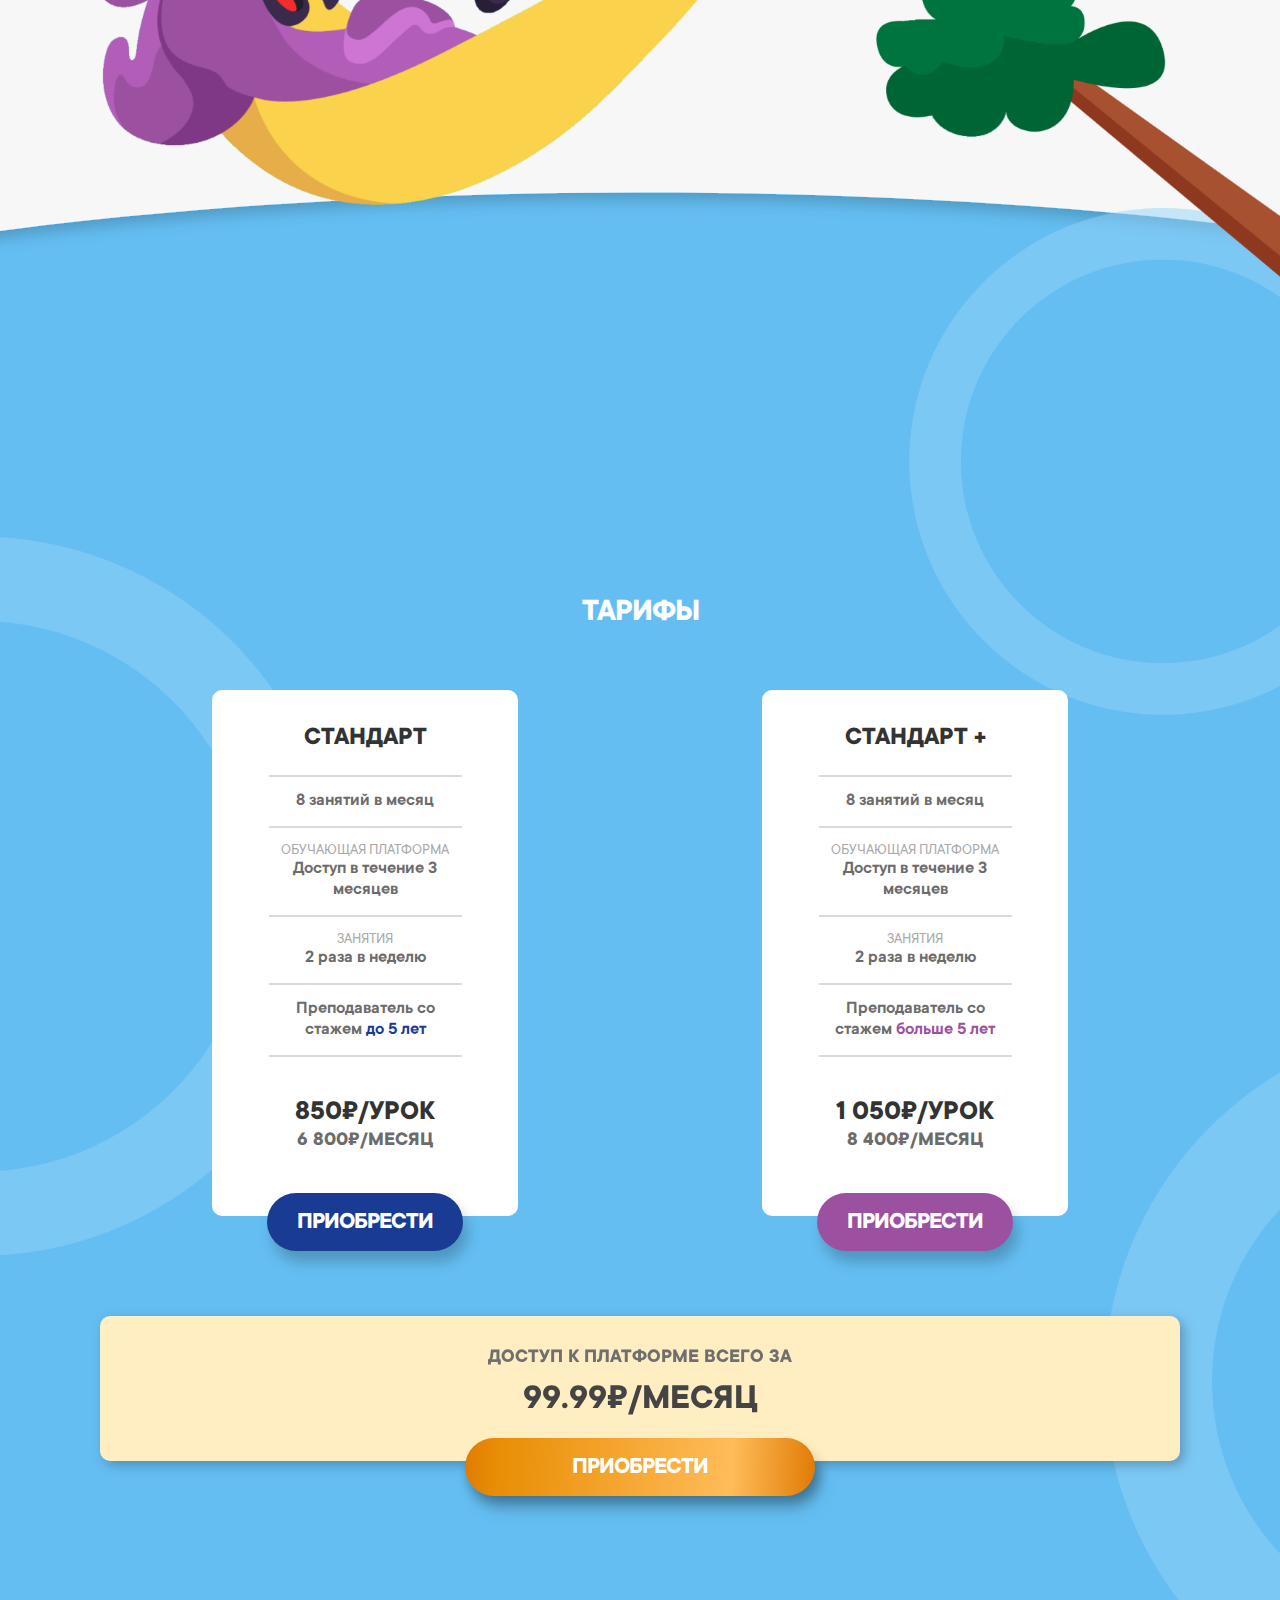
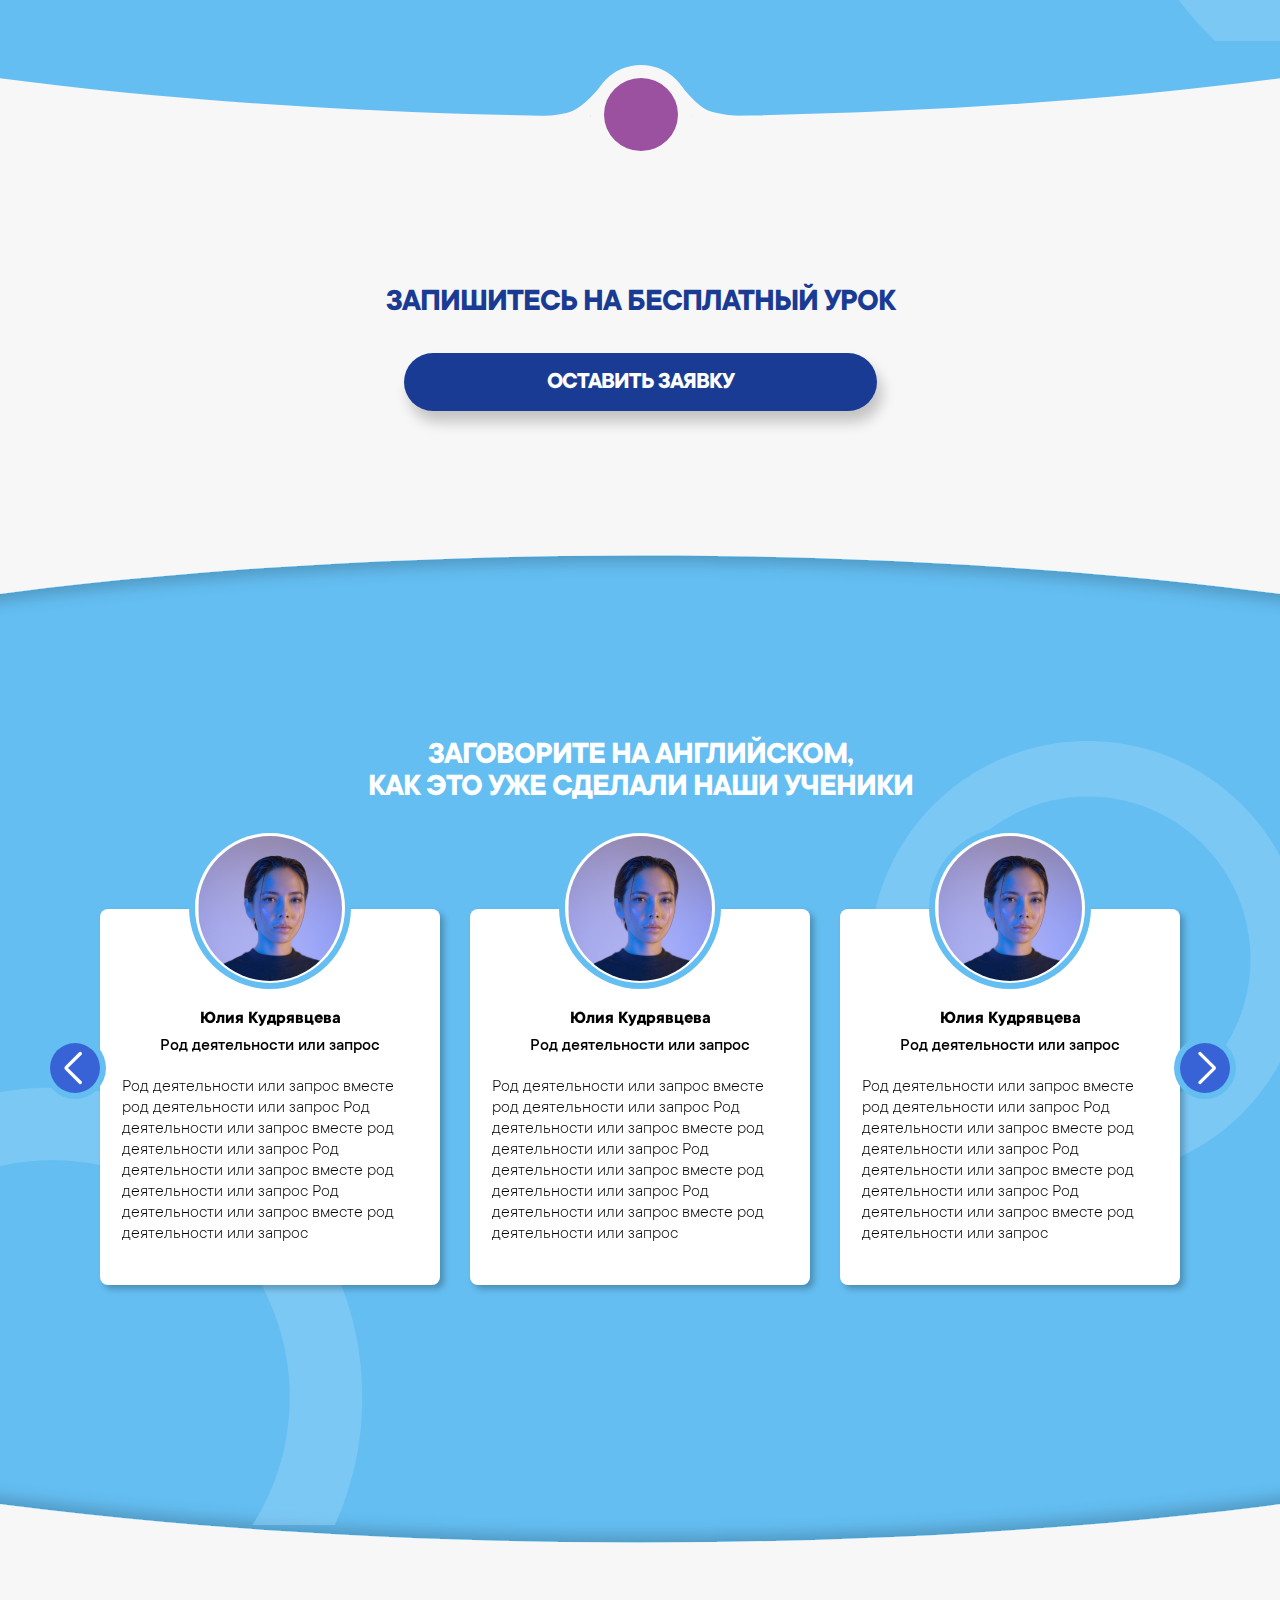
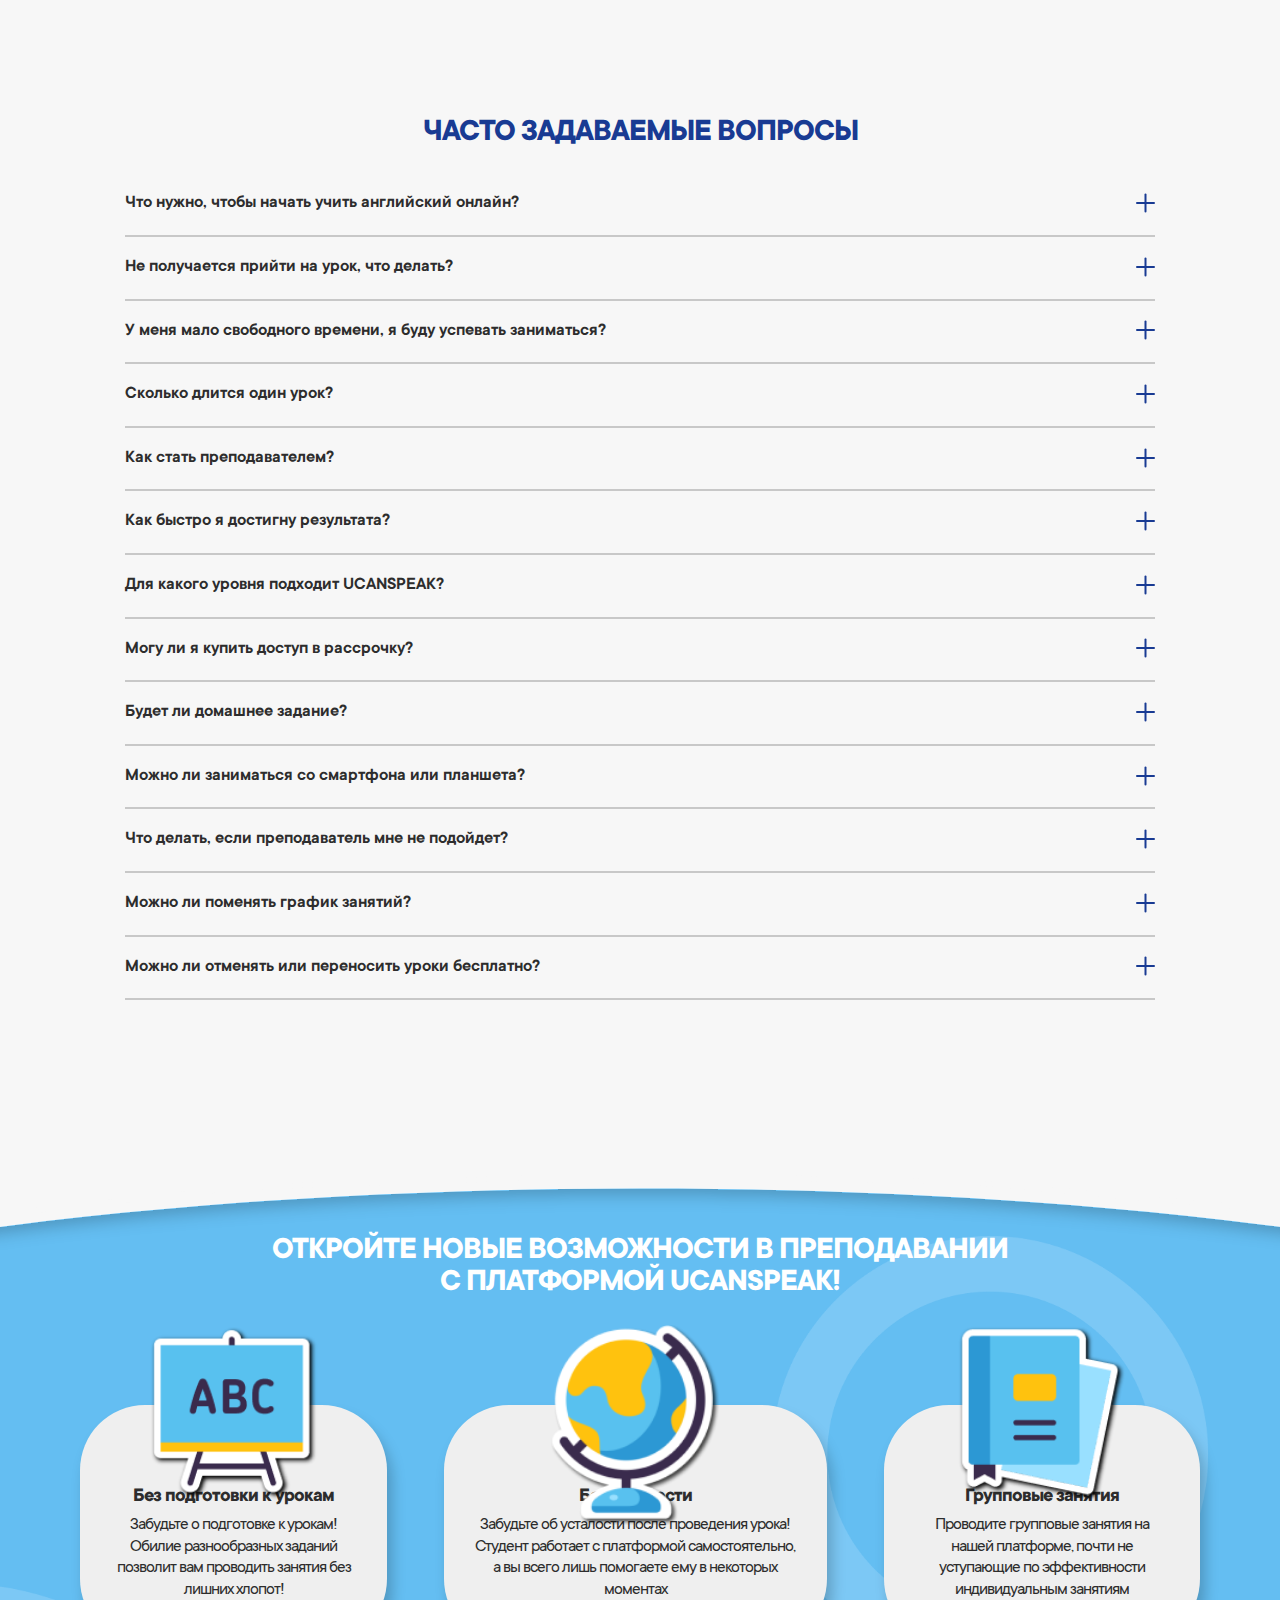
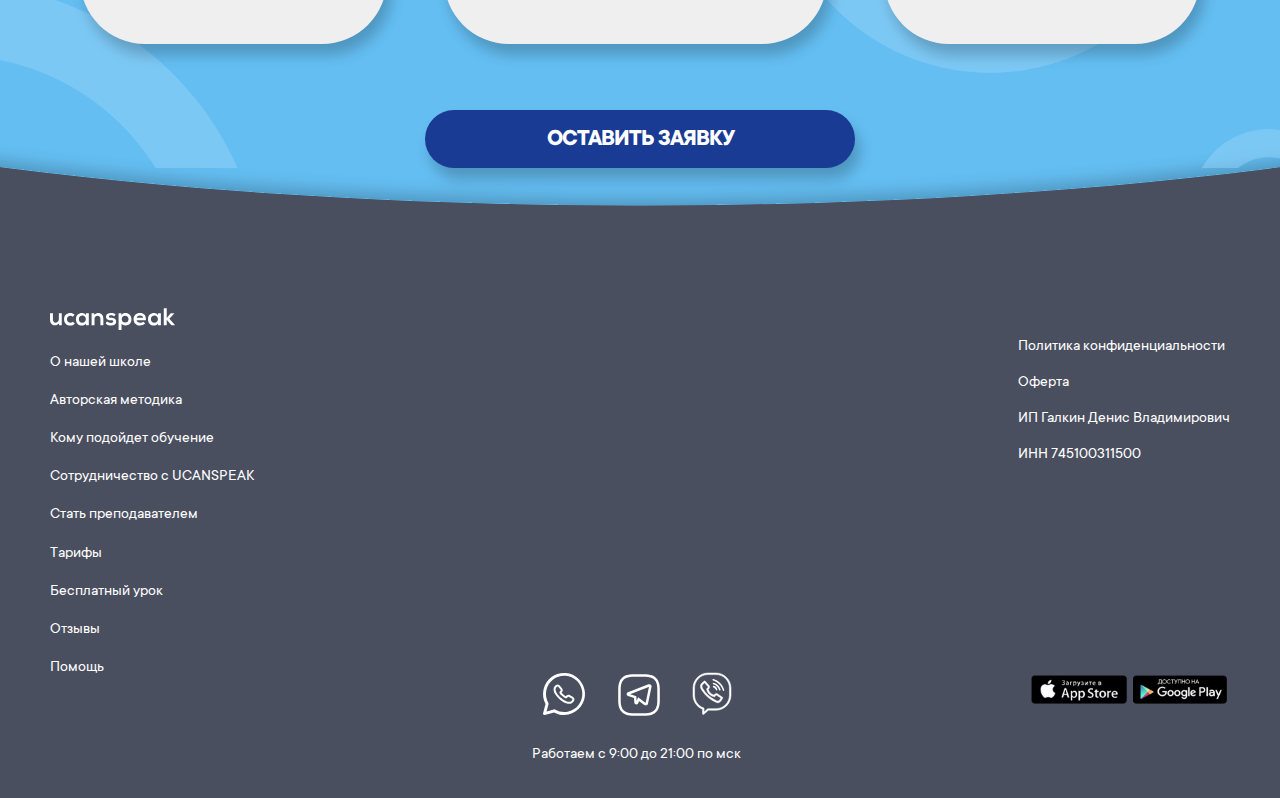
==== commit 47a15fbd: "link" ====
--- a/index.html
+++ b/index.html
@@ -42,7 +42,7 @@
               <!-- <img src="images/bg-main.png" alt=""> -->
               <div class="main-block">
                 <p class="main-block__text">НАУЧИМ ГОВОРИТЬ НА ЛЮБЫЕ ТЕМЫ И УВЕРЕННО ОБЩАТЬСЯ ЗАГРАНИЦЕЙ</p>
-                <a href="/" class="main-block__button button blue" onclick="openModal('feedback-modal')">Начать обучение</a>
+                <a href="#" class="main-block__button button blue" onclick="openModal('feedback-modal')">Начать обучение</a>
               </div>
             </div>
             <div class="about-block white-block">
--- a/css/style.css
+++ b/css/style.css
@@ -192,10 +192,10 @@
     box-shadow: none;
 }
 .button.purple {
+    background-color: var(--color-main-purple);
+}
+.button.purple:hover {
     background-color: var(--color-main-purple-hover);
-}
-.button.purple:hover {
-    background-color: var(--color-main-purple);
     box-shadow: none;
 }
 .button.gradient {
@@ -1145,7 +1145,7 @@
         padding: 34px 55px 0 55px;
     }
     .rate-cards__item-title {
-        font-size: 20px;
+        font-size: 26px;
     }
     .rate-cards__item-row-text {
         font-size: 18px;
@@ -1309,12 +1309,7 @@
     .rate-cards__item-price {
         margin: 25px 0;
     }
-    .rate-cards__item-price .price {
-        font-size: 22px;
-    }
-    .rate-cards__item-price .subprice {
-        font-size: 18px;
-    }
+
     .students-block .title,
     .faq-block .subtitle {
         font-size: 28px;
@@ -1375,6 +1370,18 @@
 }
 
 @media screen and (max-width: 700px) {
+    .button.blue:hover {
+        background-color: var(--color-main-blue);
+        box-shadow: var(--drop-shadow-buttons);
+    }
+    .button.purple:hover {
+        background-color: var(--color-main-purple);
+        box-shadow: var(--drop-shadow-buttons);
+    }
+    .button.gradient:hover {
+        background-position: 0;
+        box-shadow: var(--drop-shadow-buttons);
+    }
     .header {
         padding: 38px 42px;
     }
@@ -1383,7 +1390,7 @@
         align-items: center;
     }
     .fits-block {
-        padding: 10px 40px 80px;
+        padding: 0 40px 80px;
     }
     .fit-buttons__item {
         width: 156px;
@@ -1391,7 +1398,13 @@
     }
     .fits-block .swiper {
         width: 100%;
-        padding: 30px 20px;
+        padding: 25px 12px;
+        border-radius: 20px;
+        background: var(--color-main-grey);
+        box-shadow: 6px 6px 7px 0px rgba(0, 0, 0, 0.25);
+    }
+    .fits-block .swiper-slide {
+        opacity: 1;
     }
     .fits-block .swiper-button-next, .fits-block .swiper-button-prev {
         display: none;
@@ -1402,11 +1415,7 @@
         margin: 27px 0;
     }
     .fits-block .swiper .swiper-bg {
-        width: calc(100% - 32px);
-        top: 5px;
-        left: 16px;
-        padding: 50px 20px;
-        height: 90%;
+        display: none;
     }
     .fit-buttons .mob {
         display: block;
@@ -1419,12 +1428,8 @@
         right: -48px;
     }
     .container.rate {
-        padding-top: 180px;
-        padding-bottom: 180px;
-        background-image: url(../images/bgcrcl-rate.png);
-        background-repeat: no-repeat;
-        background-position: 0 100px;
-        background-size: cover;
+        padding-top: 80px;
+        padding-bottom: 180px;  
     }
     .fits-block .swiper-button-prev {
         left: -48px;
@@ -1499,7 +1504,7 @@
         transform: translateY(7px) rotate(45deg);
     }    
     .burger-button.active .bar:nth-child(3) {
-        transform: translateY(-9px) rotate(-45deg);
+        transform: translateY(-7px) rotate(-45deg);
     }
     .main-block {
         margin-left: 0;
@@ -1507,10 +1512,6 @@
         display: flex;
         justify-content: center;
     }
-    .main-block__text {
-        position: absolute;
-        top: 46px;
-    }
     .main-block__button {
         position: absolute;
         bottom: -60px;
@@ -1532,7 +1533,9 @@
         background-color: var(--color-main-purple);
     }
     .main-block__text {
-        max-width: 320px;
+        position: absolute;
+        top: 58px;
+        max-width: 350px;
         margin: 0 auto;
         display: block;
         color: var(--color-main-blue);
@@ -1545,14 +1548,14 @@
     }
     .rate-cards {
         flex-direction: column;
-        gap: 50px;
+        gap: 100px;
+        margin-top: 45px;
     }
     .rate-subscribe .button {
         width: 240px;
     }
     .rate-cards__item {
         max-width: 400px;
-        margin: 0 auto;
     }
     .rate-cards__item .button {
         margin-bottom: -25px;
@@ -1588,7 +1591,7 @@
     }
     .faq-block {
         padding: 44px 0 24px;
-        margin: 51px 0 116px 0;
+        margin: 108px 0 76px 0;
     }
     .about-cards__item, .cards__item {
         padding: 60px 30px 30px 30px;
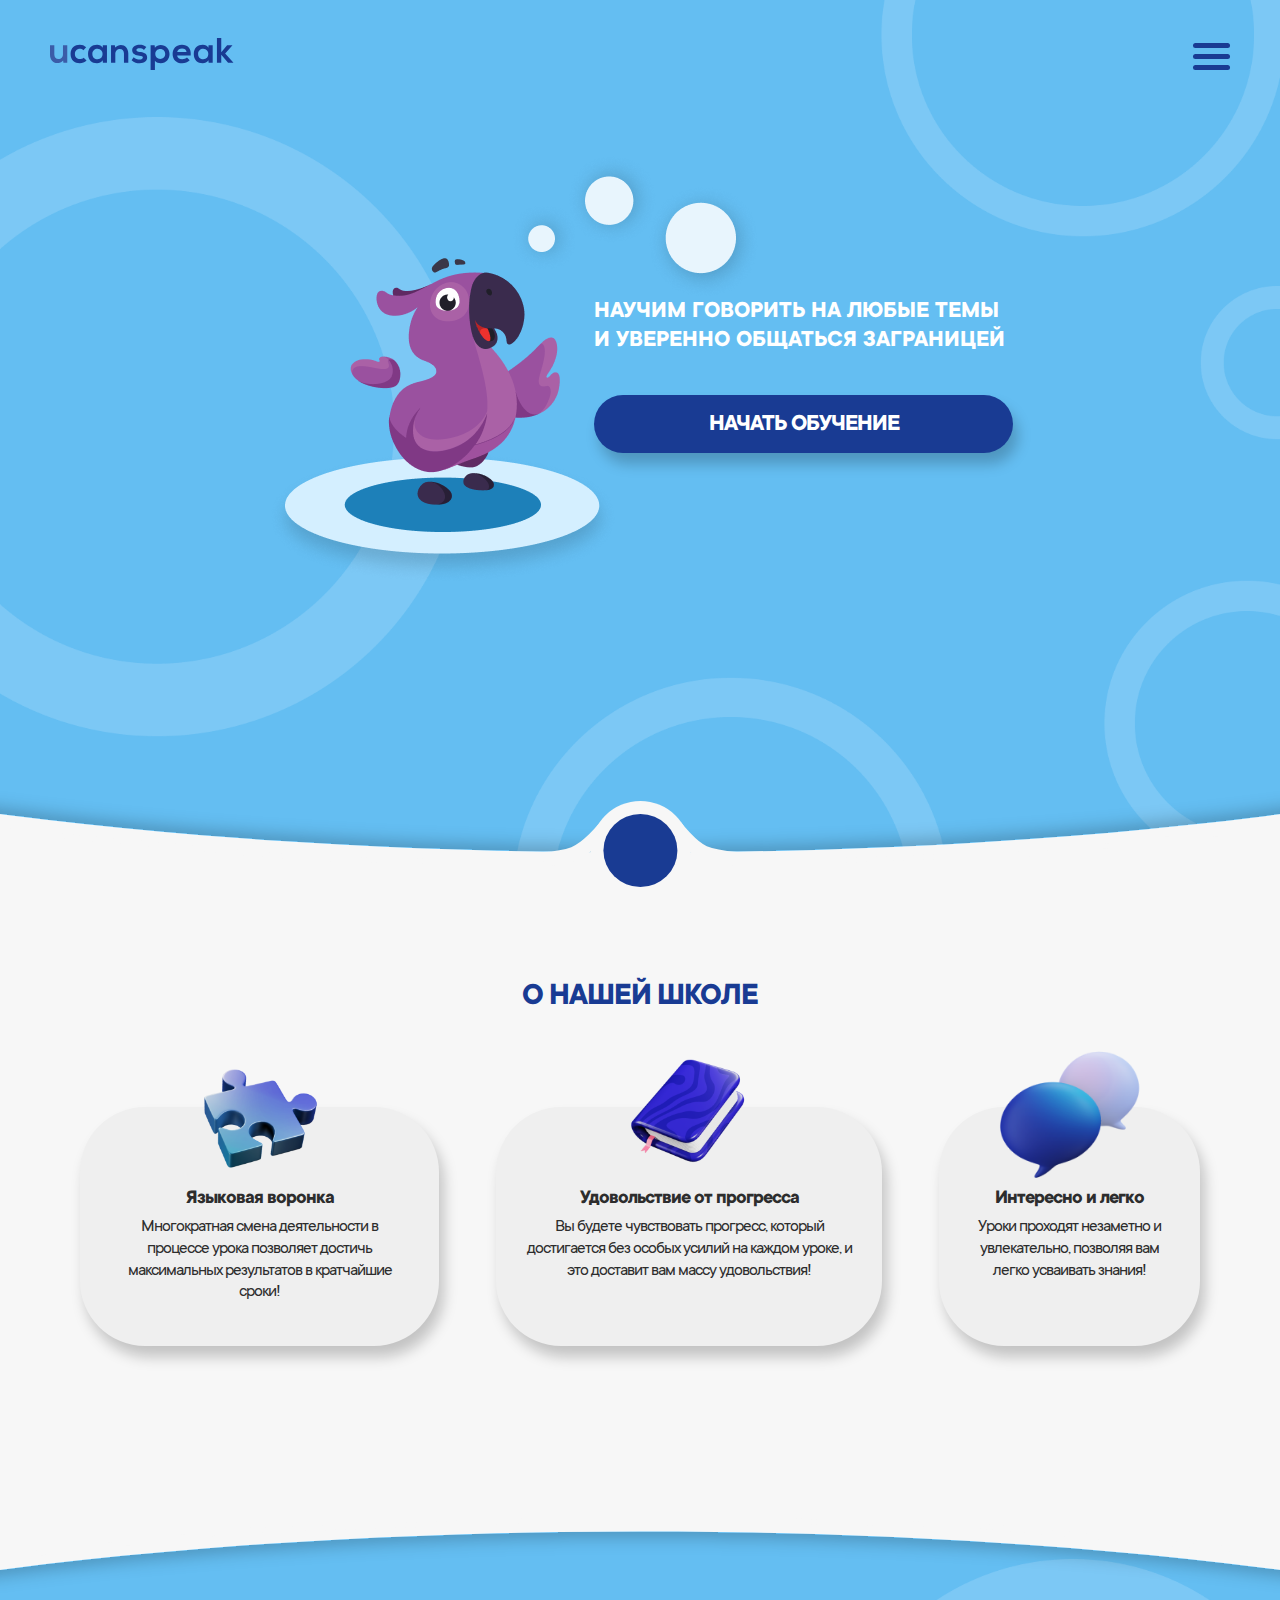
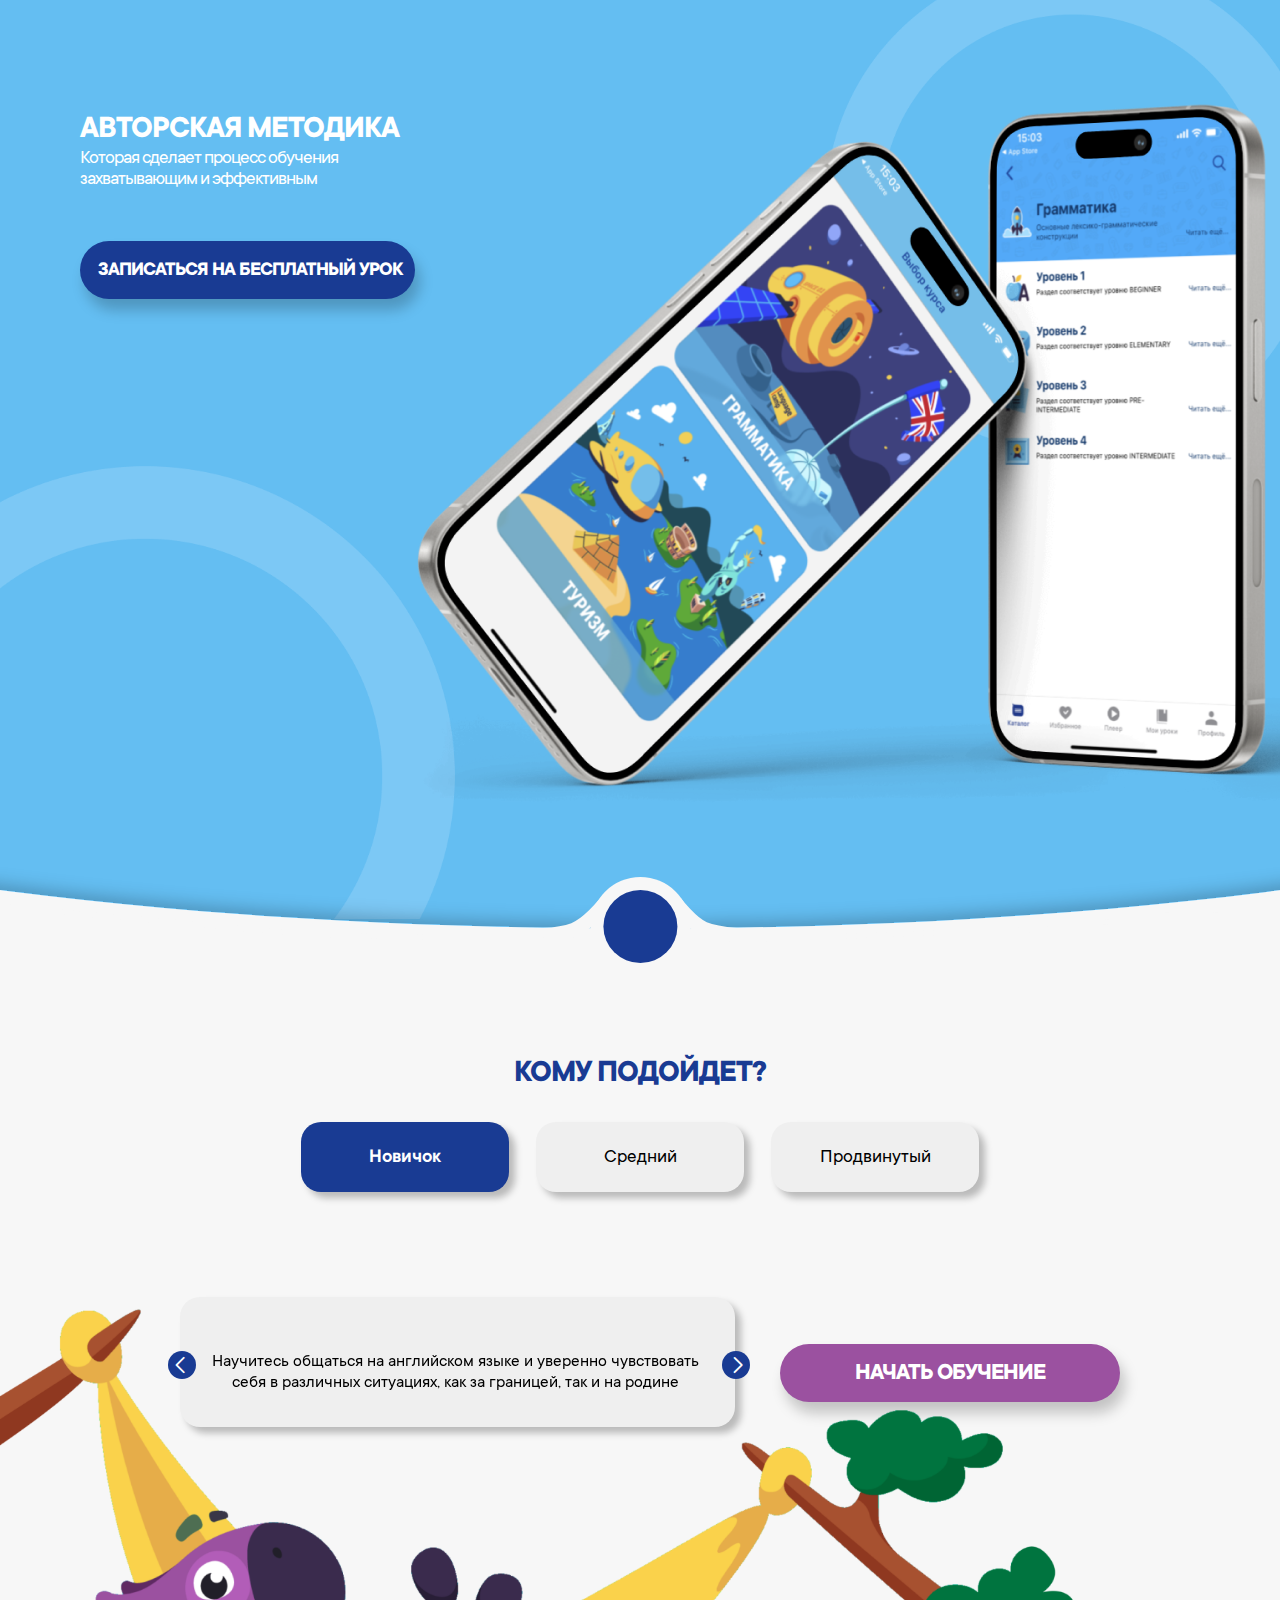
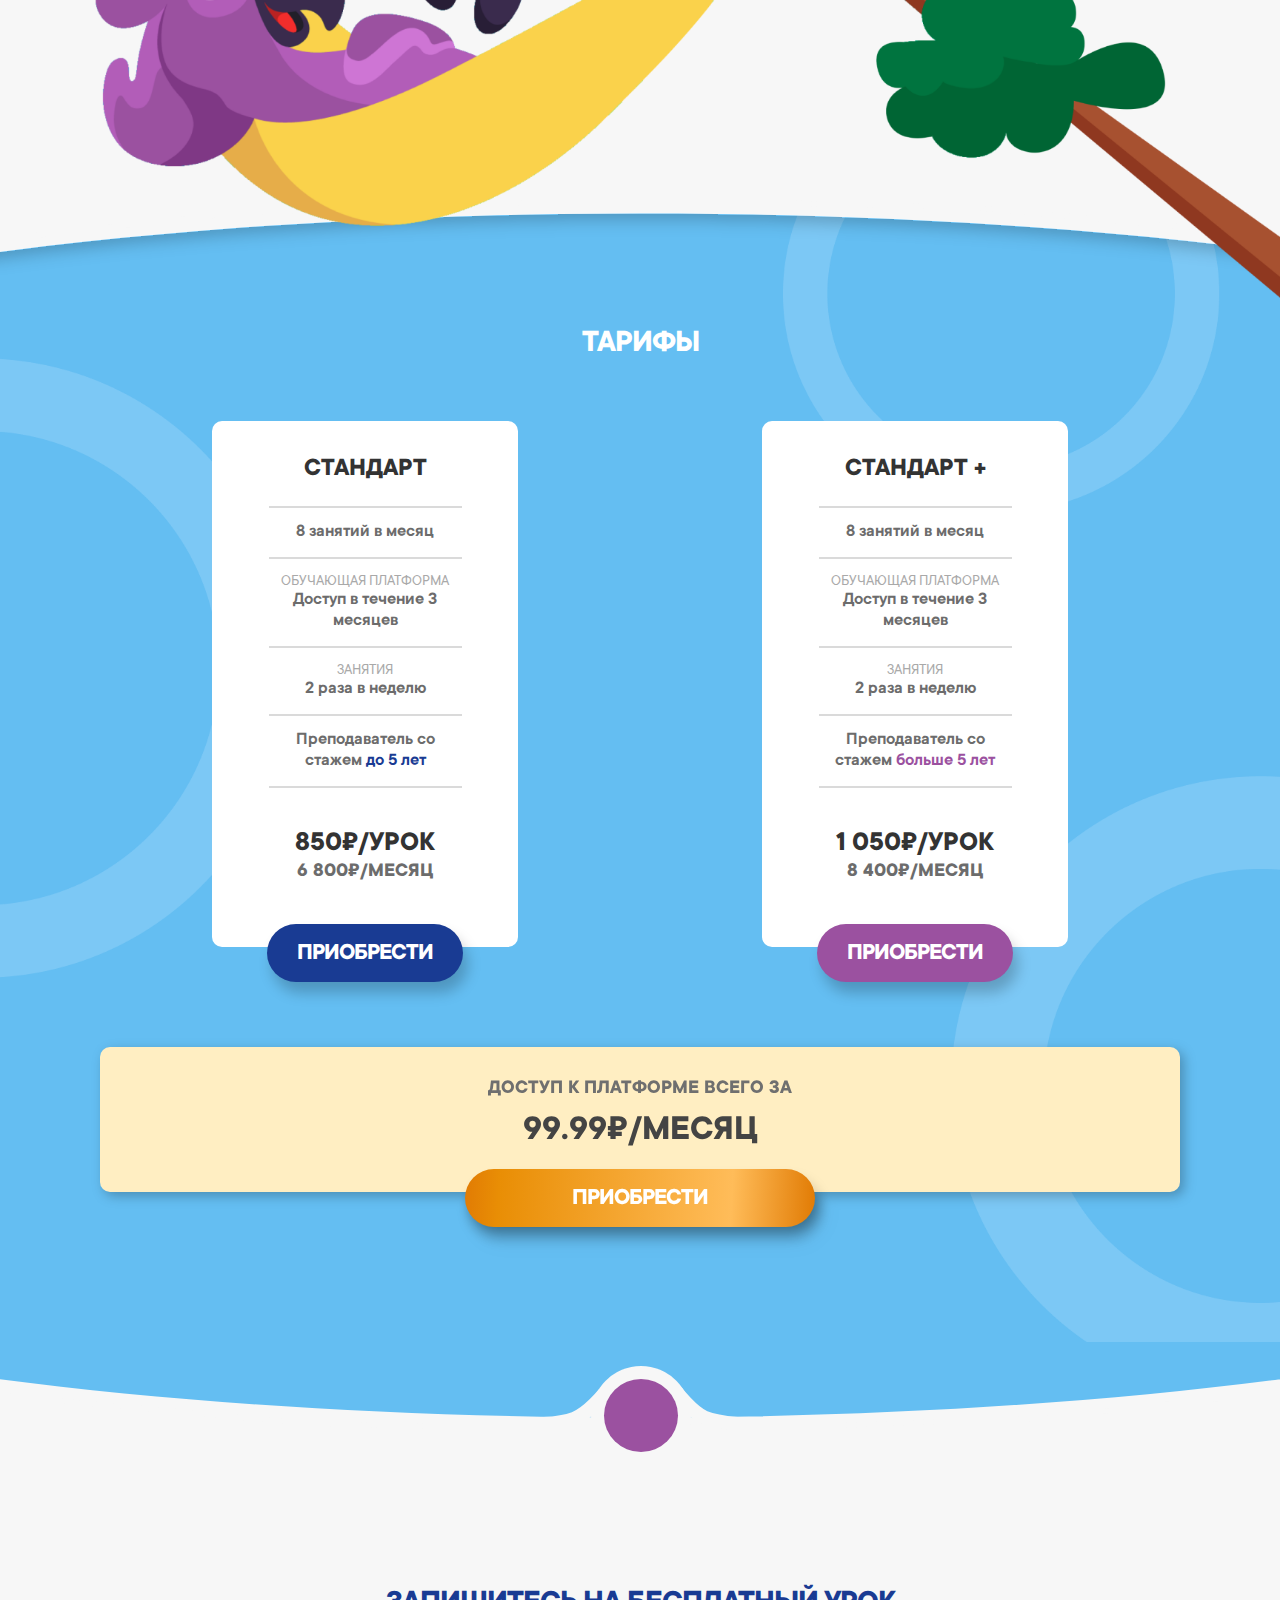
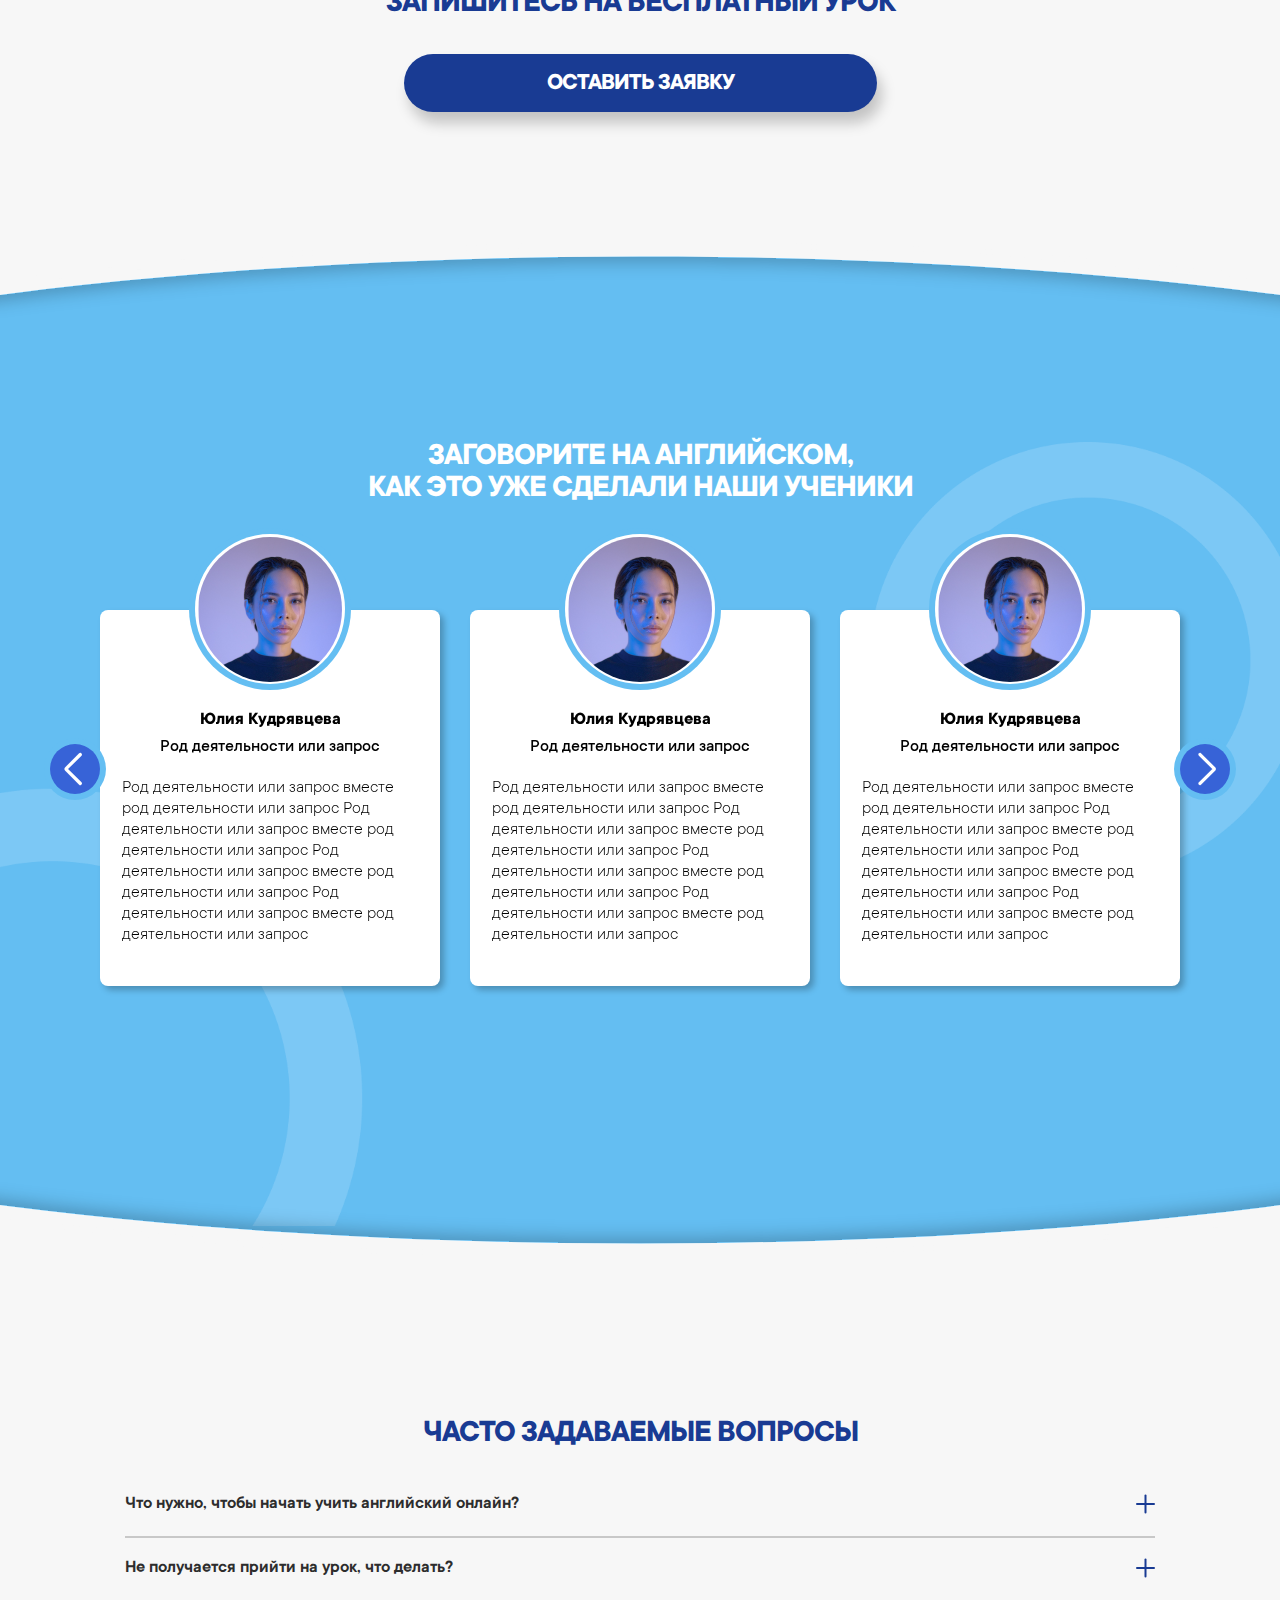
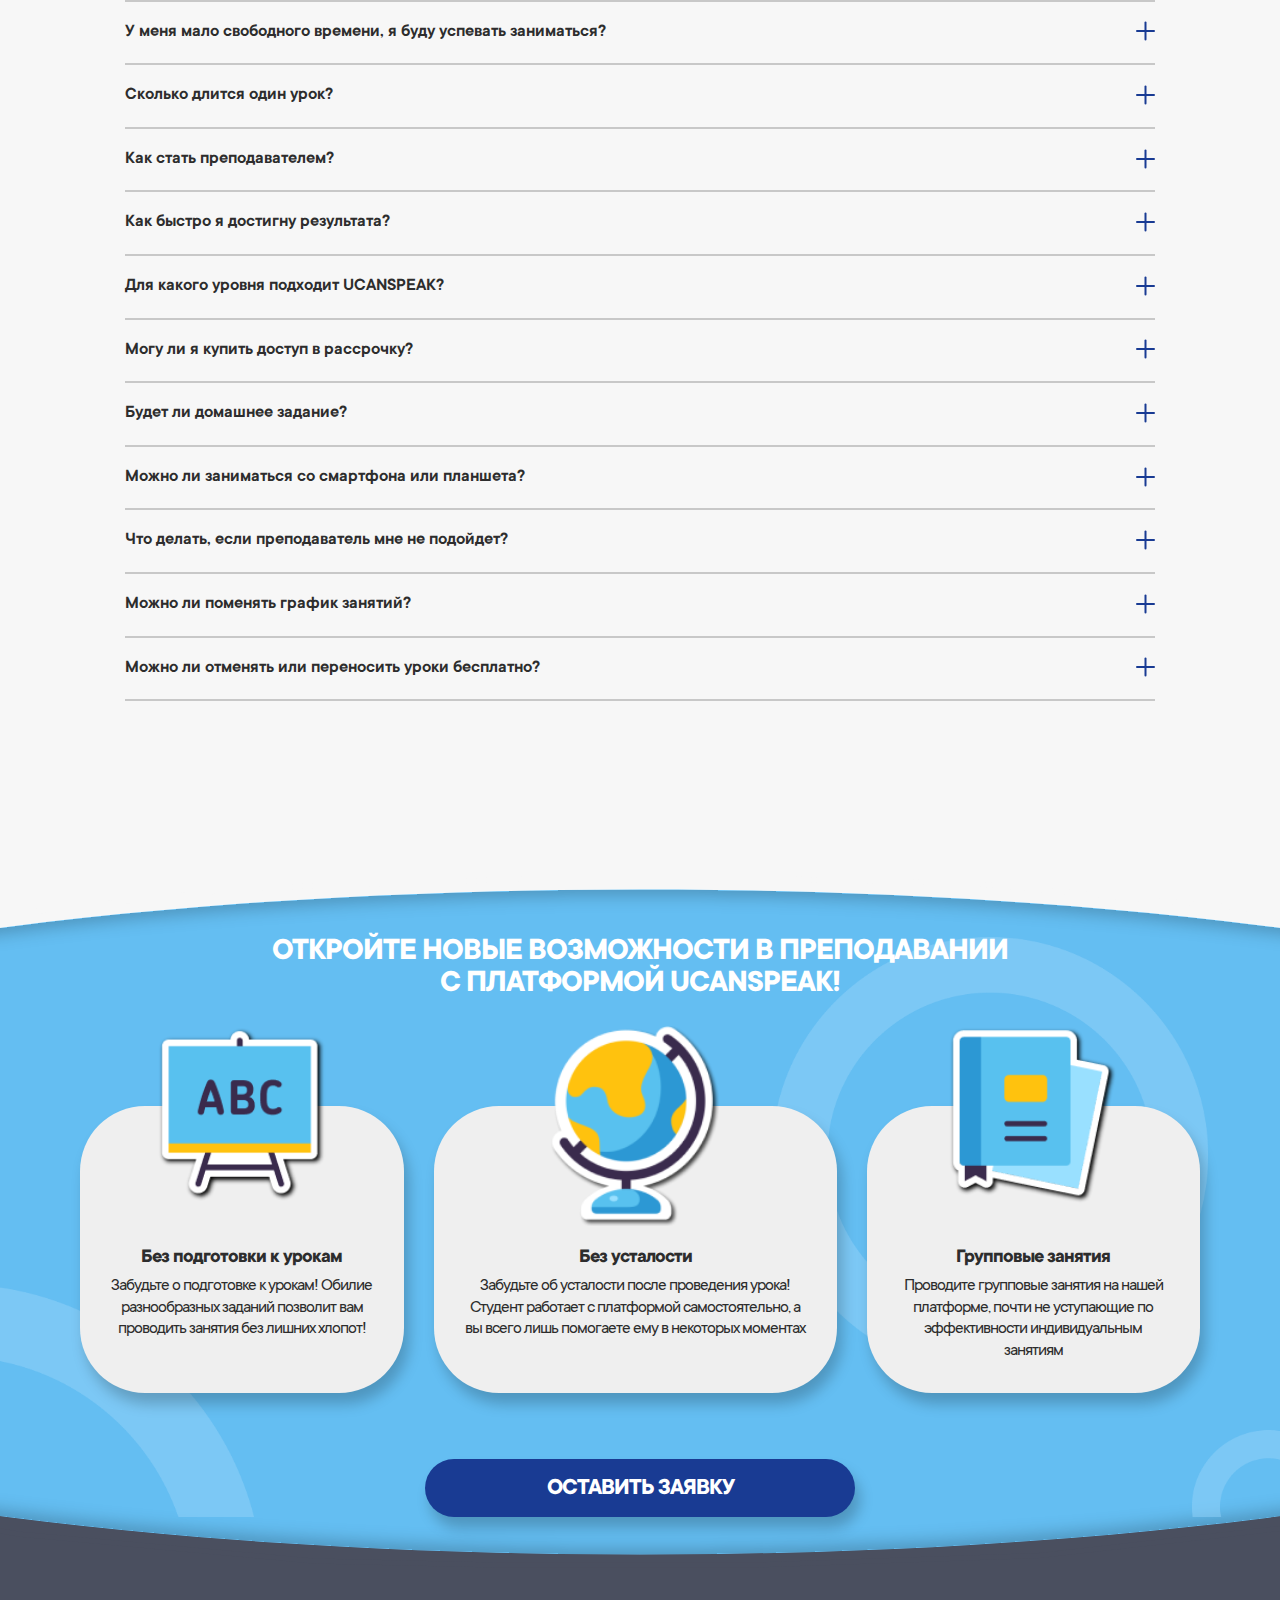
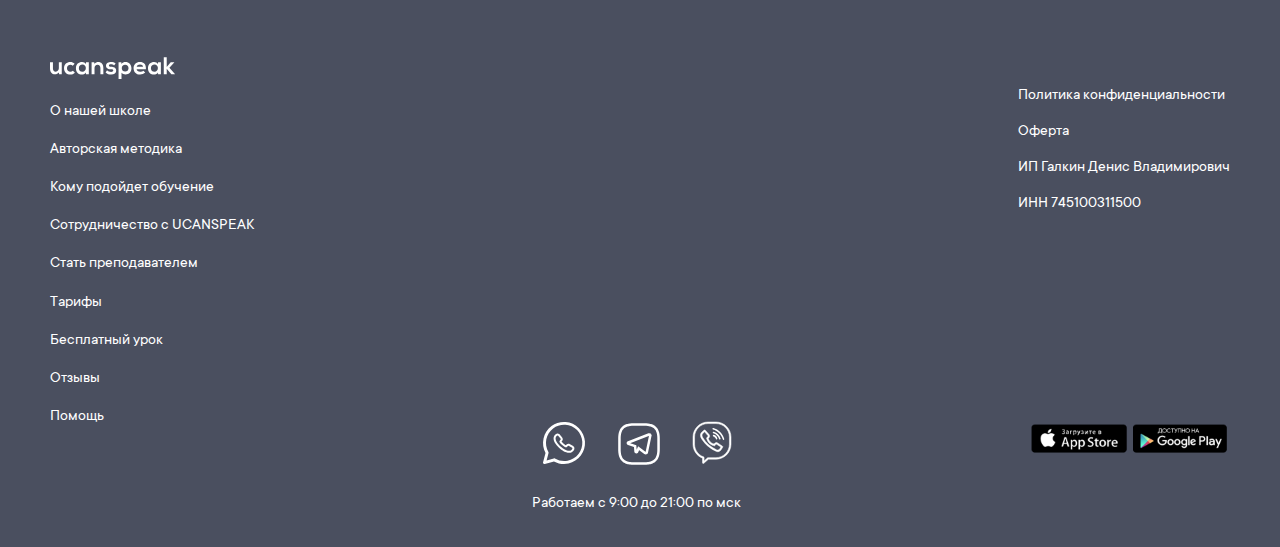
==== commit d2d4666e: "responsive" ====
--- a/index.html
+++ b/index.html
@@ -2,7 +2,7 @@
 <html>
   <head>
     <meta charset="utf-8">
-    <meta name="viewport" content="width=device-width, initial-scale=1">
+    <meta name="viewport" content="width=device-width, initial-scale=1, user-scalable=no">
 
     <link rel="icon" href="images/icon.svg">
     <link rel="stylesheet" href="css/swiper.min.css" /> 
@@ -11,7 +11,7 @@
     <title>UCANSPEAK</title>
   </head>
   <body>
-    <div class="wrapper">
+    <div class="wrapper bg">
         <header class="header">
             <a href="levels.html">
               <picture>
--- a/css/style.css
+++ b/css/style.css
@@ -69,11 +69,13 @@
     margin: 0 auto;
     position: relative;
     overflow-x: hidden;
+    z-index: 0;
+}
+.wrapper.bg {
     background-image: url(../images/bgcrcl-main.png);
     background-repeat: no-repeat;
     background-position: top center;
     background-size: contain;
-    z-index: 0;
 }
 
 
@@ -216,6 +218,7 @@
 .white-block {    
     background-color: #F7F7F7;
     position: relative;
+    z-index: 2;
 }
 
 .title {
@@ -437,13 +440,13 @@
 }
 .bg-block {
     max-height: 0;
-    width: 100vw;
+    width: 100vw;;
 }
 .bg-block picture img{
     width: 100vw;
     top: -472px;
     pointer-events: none;
-    z-index: 1;
+    z-index: 2;
     position: relative;
 }
 .container.rate {
@@ -838,6 +841,7 @@
 }
 .level-links a {
     margin-left: 120px;
+    margin-top: 6px;
 }
 .level-links .button {
     width: 521px;
@@ -1044,6 +1048,26 @@
     .header {
         padding: 38px 50px;
     }
+    img.absolute {
+        right: -5%;
+    }
+    .method-block {
+        max-width: 335px;
+    }
+    .method-block .button {
+        font-size: 20px;
+        padding: 18px;
+    }
+    .bg-levels {
+        right: -734px;
+    }
+    .level-links {
+        flex-basis: 90%;
+    }
+    .level-links .button {
+        width: 460px;
+        border-radius: 37px;
+      }
     .students-block .swiper {
         padding: 104px 60px 40px;
     }
@@ -1063,9 +1087,13 @@
         margin-left: -168px;
         margin-top: 10px;
     }
-    .fits-block {
-        padding: 25px 110px 256px;
-    }
+
+    .container.rate {
+        padding-top: 200px;
+        padding-bottom: 150px;
+        background-position: center;
+    }
+
     .fit .button {
         max-width: 340px;
     }
@@ -1091,8 +1119,14 @@
         font-size: 32px;  
         letter-spacing: -1px;
     }
-    .about-cards__item, .cards__item {
+    .about-cards__item {
         padding: 80px 30px 42px 30px;
+    }
+    .cards {
+        gap: 30px;
+    }
+    .cards__item {
+        padding: 140px 30px 30px 30px;
     }
     .about-cards__item img, .cards__item img {
         width: 170px;
@@ -1221,6 +1255,9 @@
         transform: scale(0.7);
         right: -40px;
     }
+    .level-links .button:nth-child(2) {
+        margin-top: 200px;
+    }
 }
 
 @media screen and (max-width: 990px) {
@@ -1228,6 +1265,46 @@
         min-width: 1000px;
         top: -130px;
     }
+    .fits-block {
+        padding: 25px 110px 180px;
+    }
+    .container.students {
+        padding: 0px 40px 150px;
+    }
+    .faq-block {
+        margin: 50px 0 150px 0;
+    }
+    .back-button {    
+        width: 50px;
+        min-width: 30px;
+        height: 25px; 
+        filter: none;
+        background-image: url(../images/arrow-back-mobile.svg);
+    }
+    .method-block {
+        width: 100%;
+        max-width: none;
+    }
+    img.absolute {
+        right: -4%;
+        width: 890px;
+        top: 40px;
+    }
+    .container.method {
+        padding-bottom: 185px;
+    }
+    .method-block__text {
+        width: 100%;
+        margin: 5px 0 560px 0;
+    }
+    .level-links .button:nth-child(2) {
+        margin-top: 160px;
+    }
+    .bg-levels {
+        top: -242px;
+        right: -734px;
+        transform: scale(0.8);
+    }
     .top-bg-purple {        
         min-width: 1000px;
         top: -100px;
@@ -1281,7 +1358,7 @@
     }
     .cards__item img {
         width: 140px;
-        top: -60px;
+        top: -84px;
     }
     .about-cards__item-title {
         font-size: 20px;
@@ -1361,7 +1438,7 @@
         font-size: 20px;
         padding: 11px 30px 18px 30px;
         margin-top: 17px;
-        text-transform: none;
+        letter-spacing: 0;
     }
     .modal .modal-policy {
         font-size: 14px;
@@ -1370,10 +1447,32 @@
 }
 
 @media screen and (max-width: 700px) {
+    .footer.levels {
+        margin-top: 700px;
+    }
+    .cards {
+        gap: 100px;
+    }
+    .level-links a {
+        margin-left: 0;
+        display: flex;
+        margin-top: 10px;
+        justify-content: center;
+    }
+    .level-links .button {
+        width: 100%;
+    }
+    .bg-levels {
+        display: none;
+    }
+    .signup-button {
+        font-size: 0;
+    }
     .button.blue:hover {
         background-color: var(--color-main-blue);
         box-shadow: var(--drop-shadow-buttons);
     }
+    
     .button.purple:hover {
         background-color: var(--color-main-purple);
         box-shadow: var(--drop-shadow-buttons);
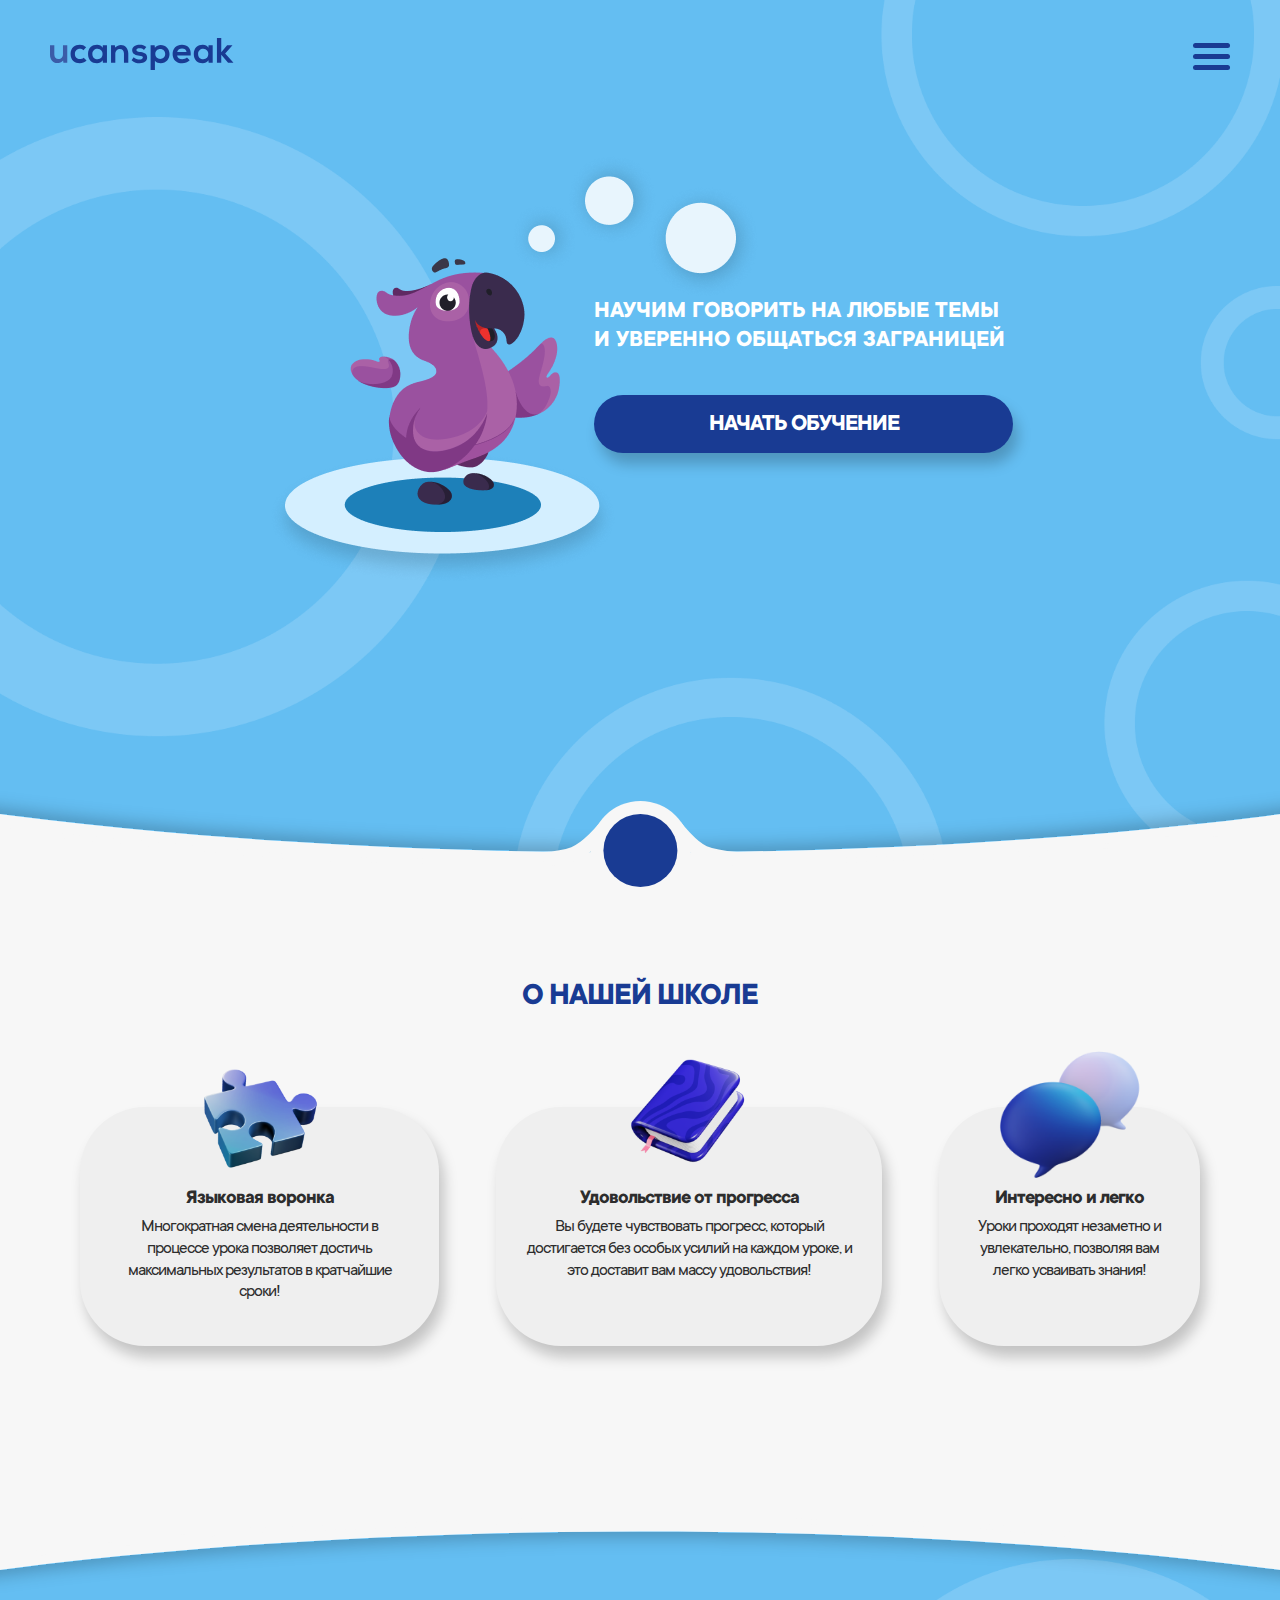
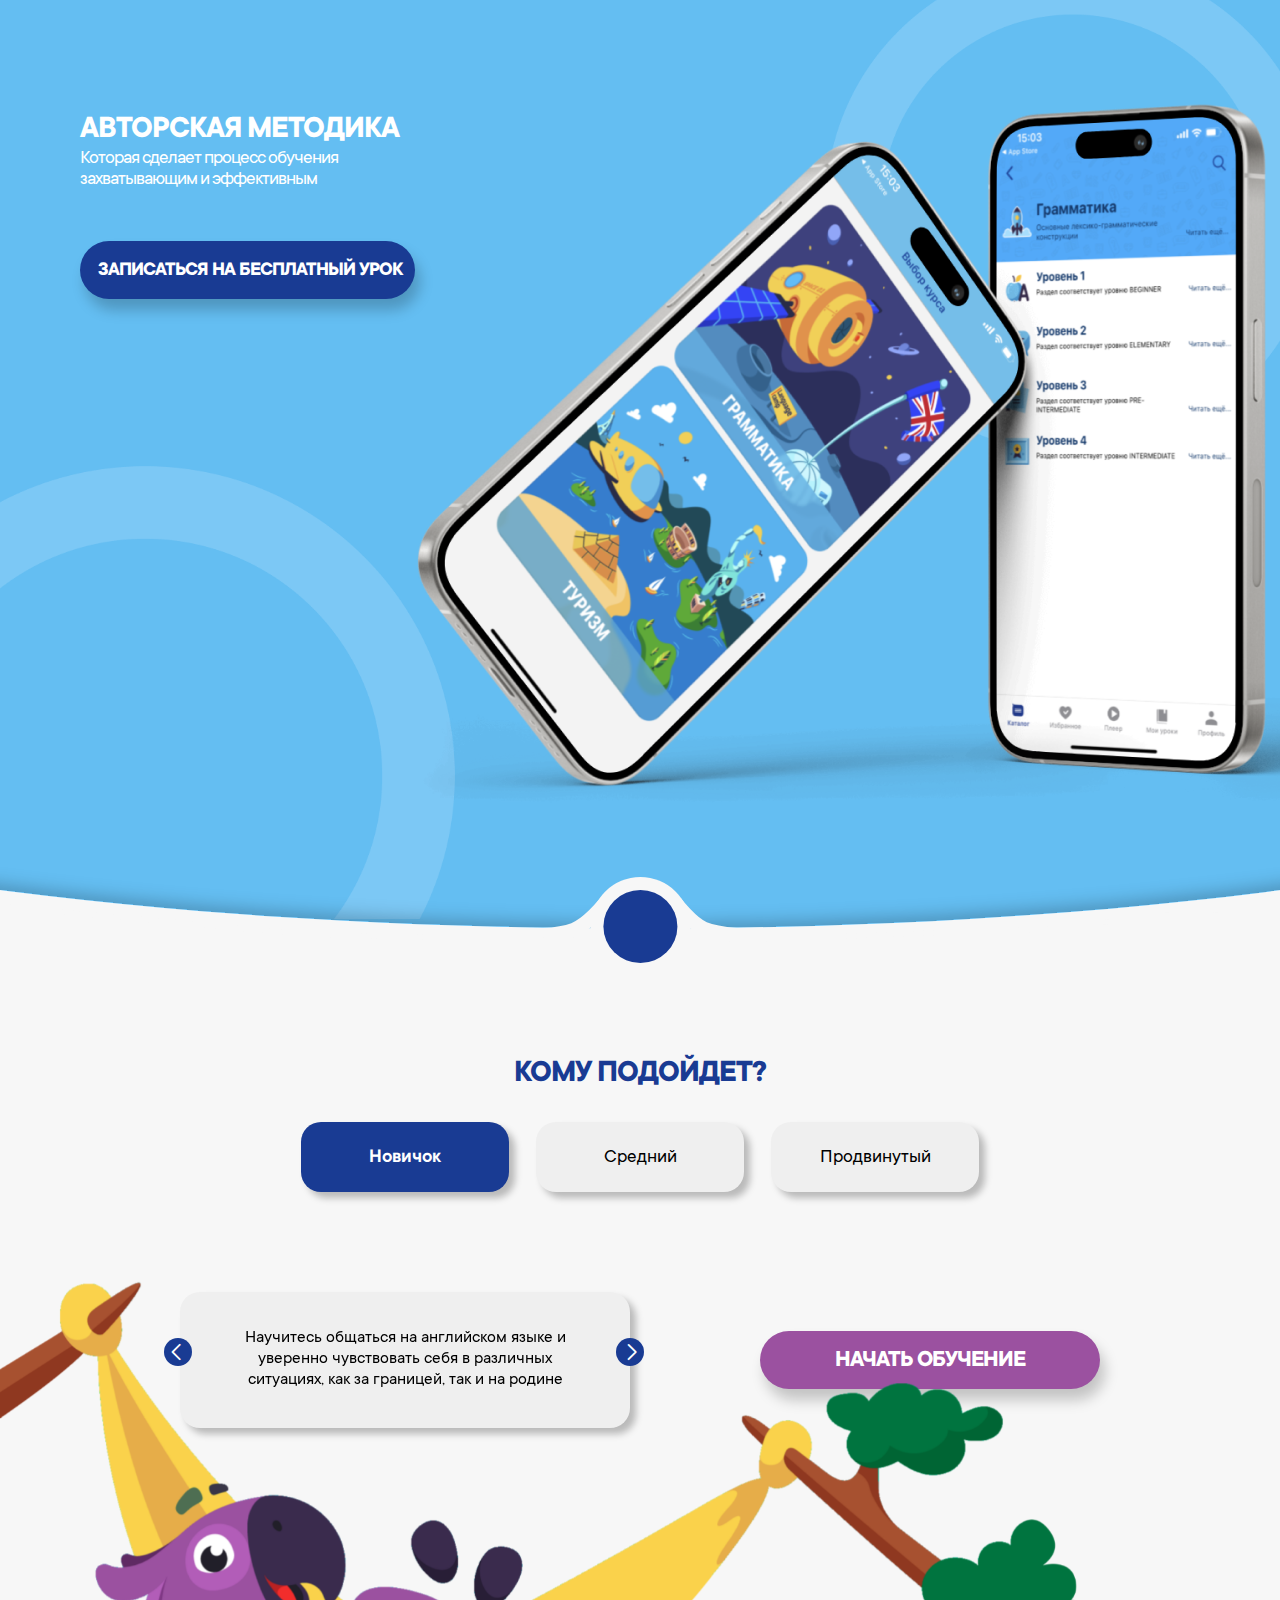
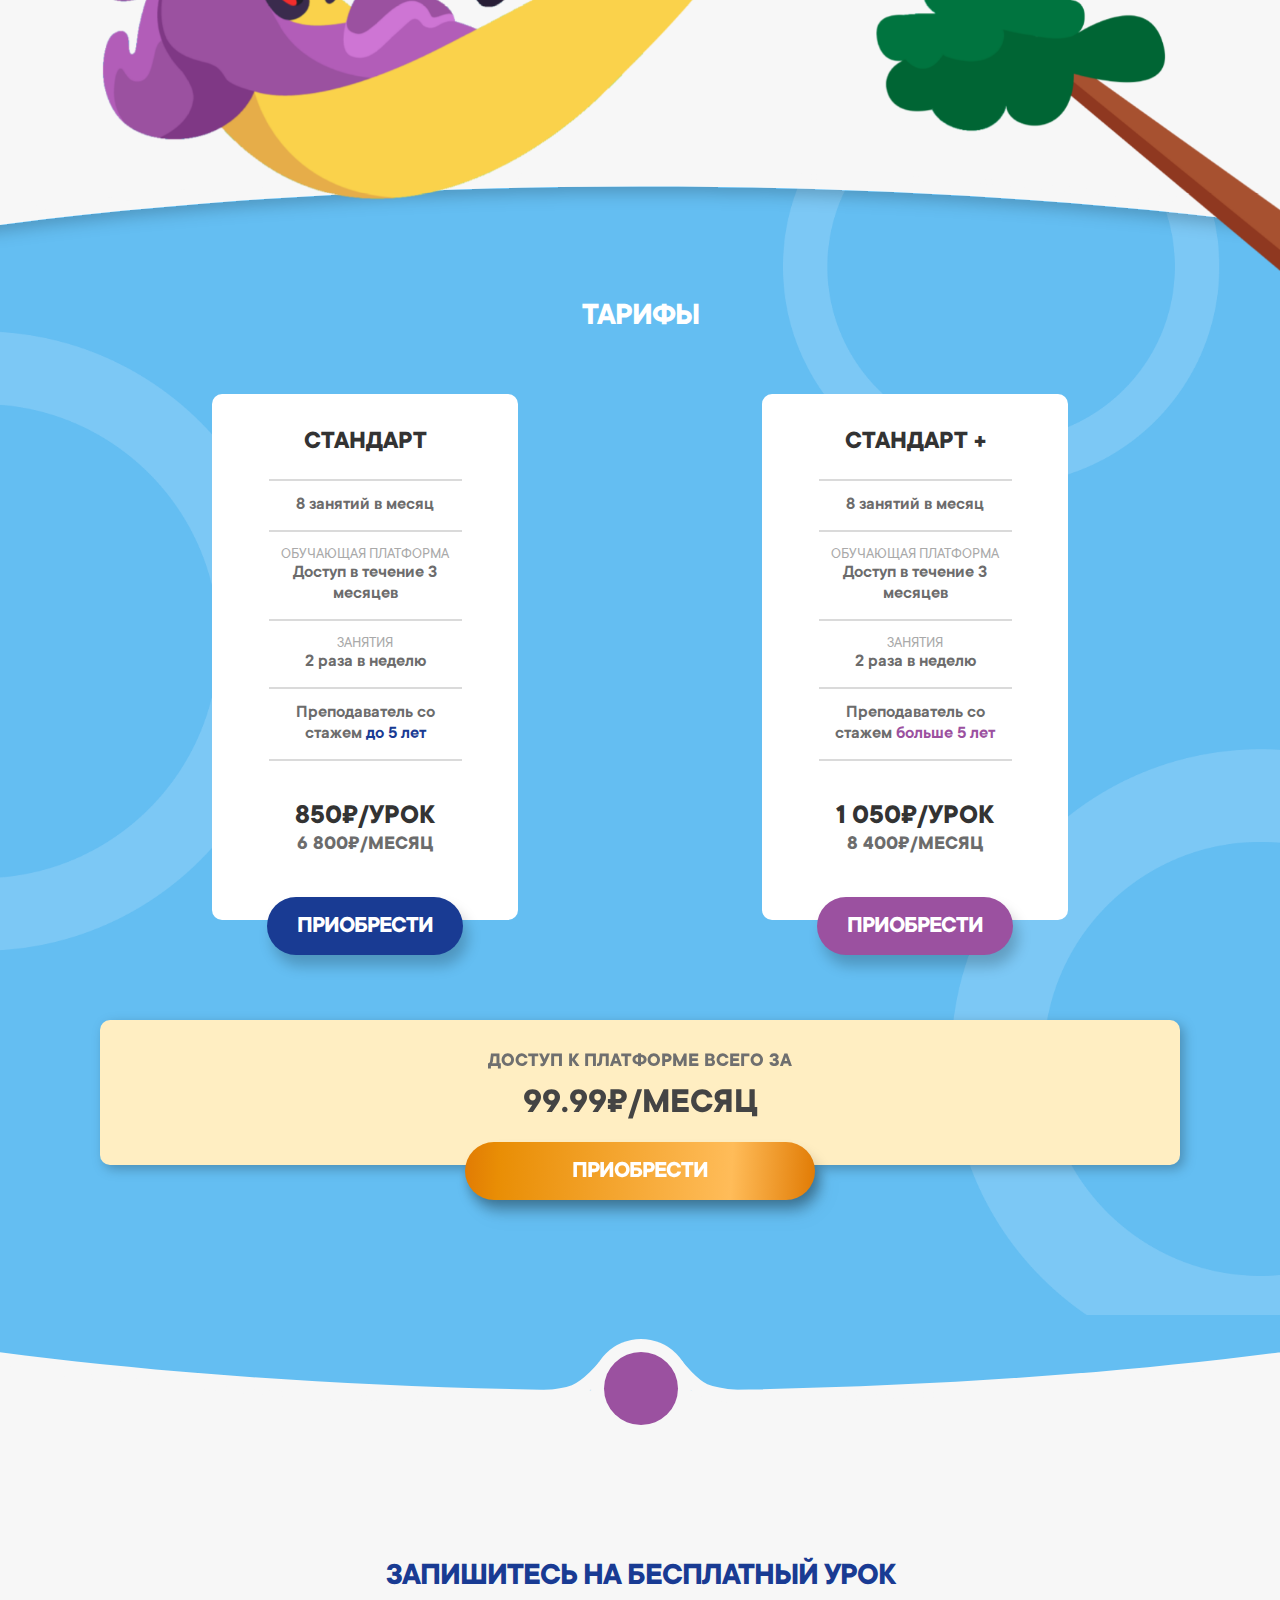
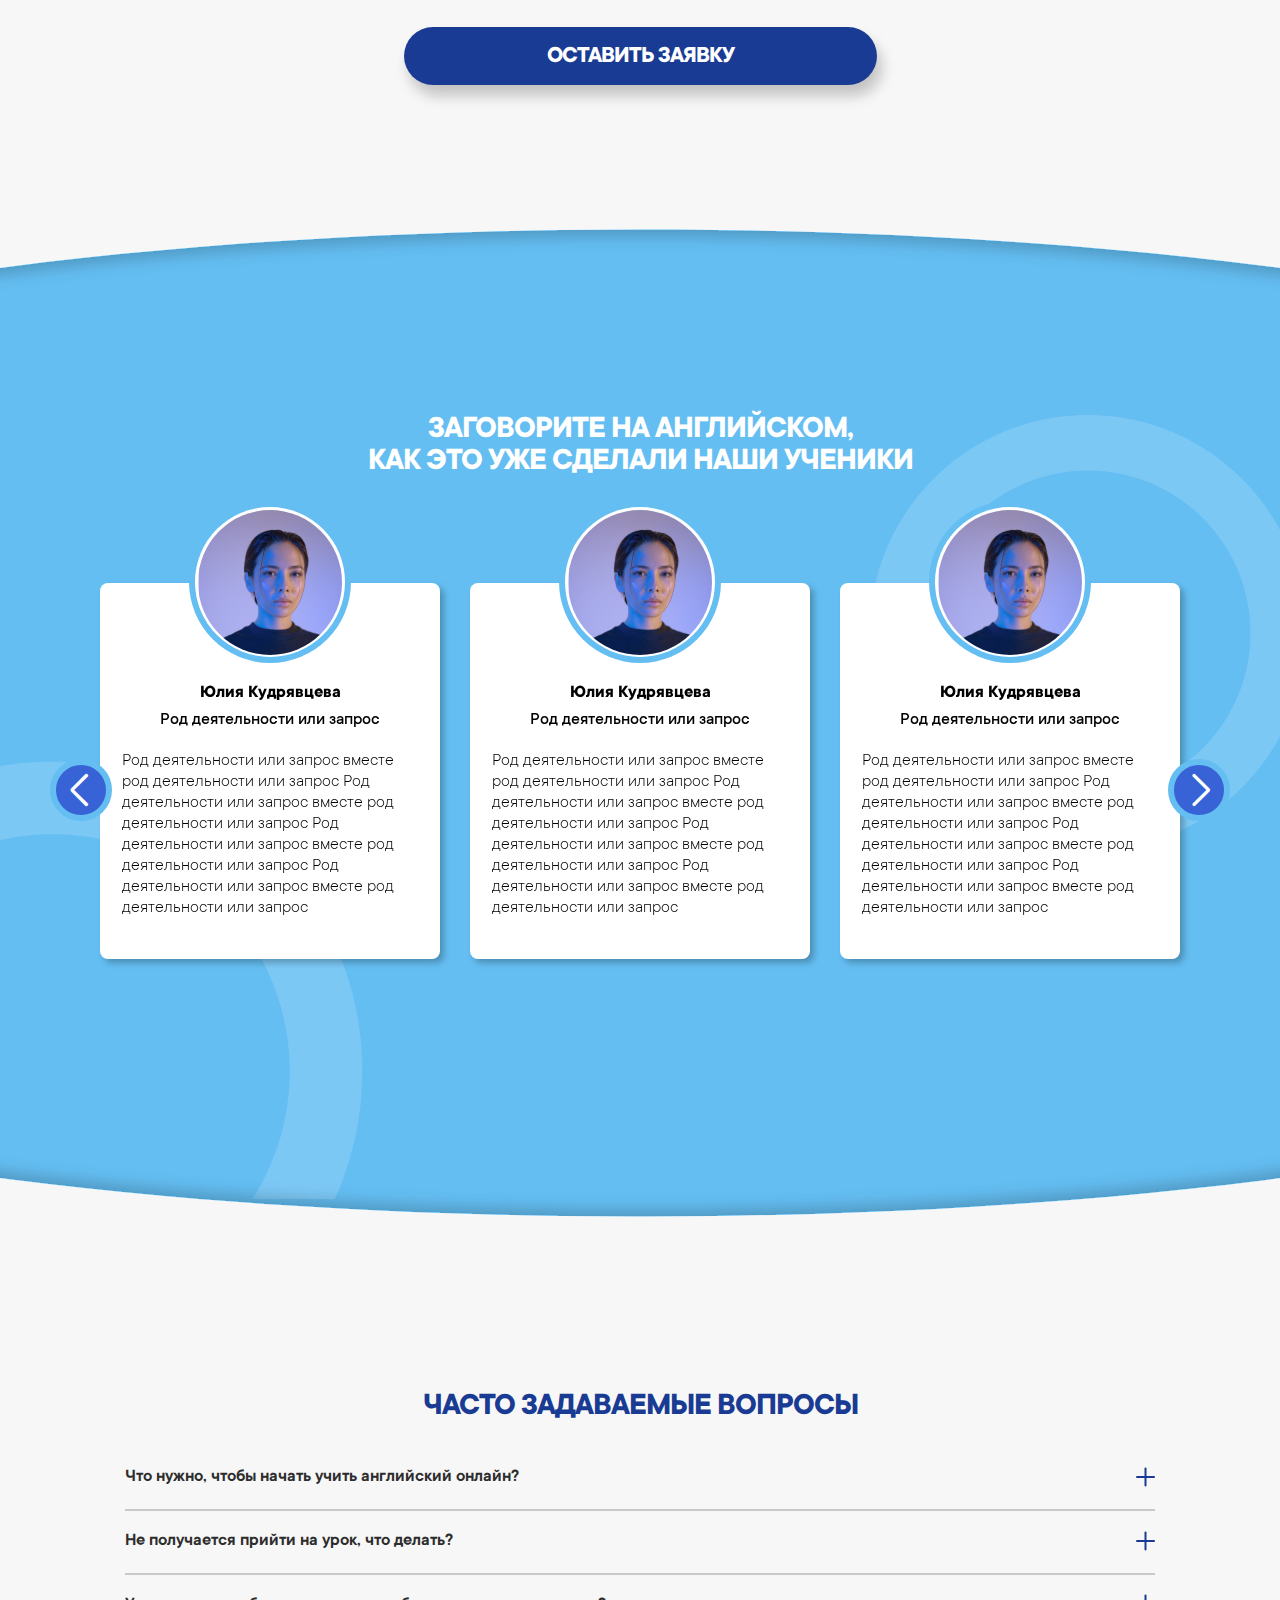
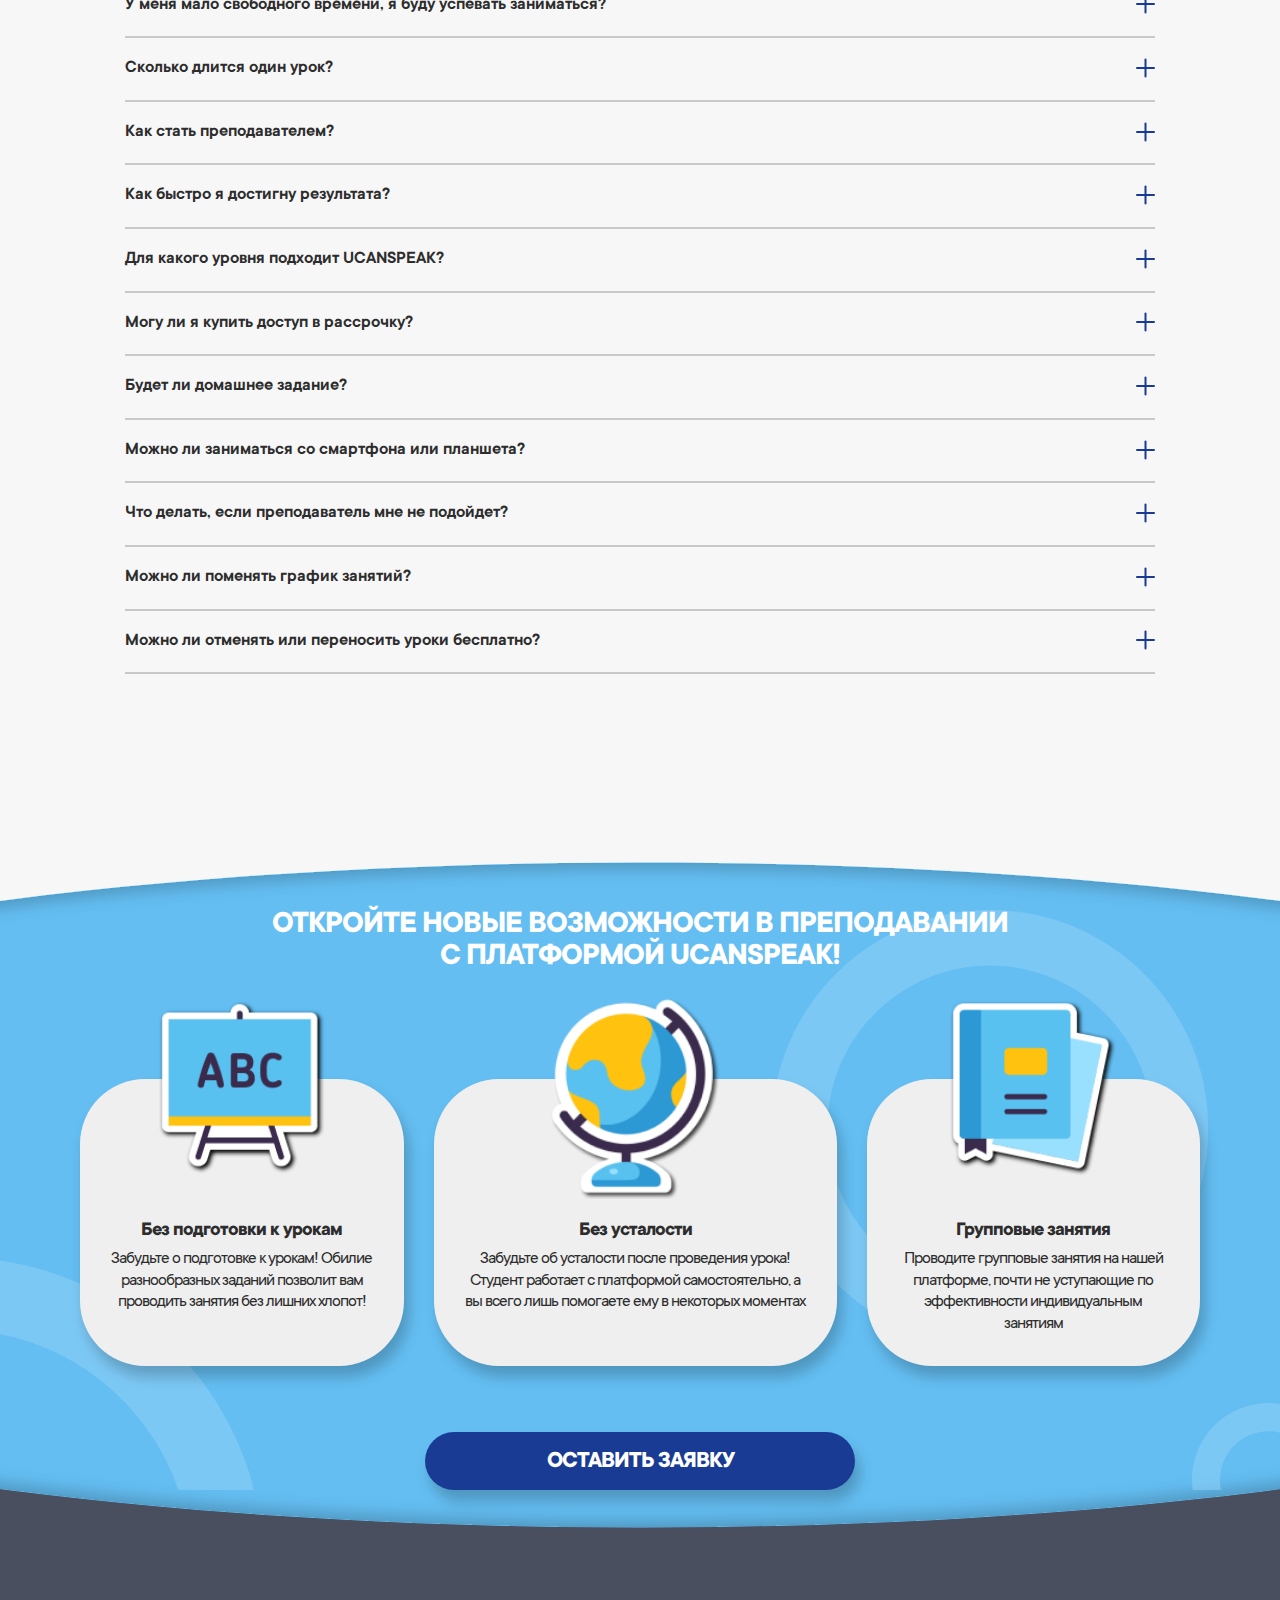
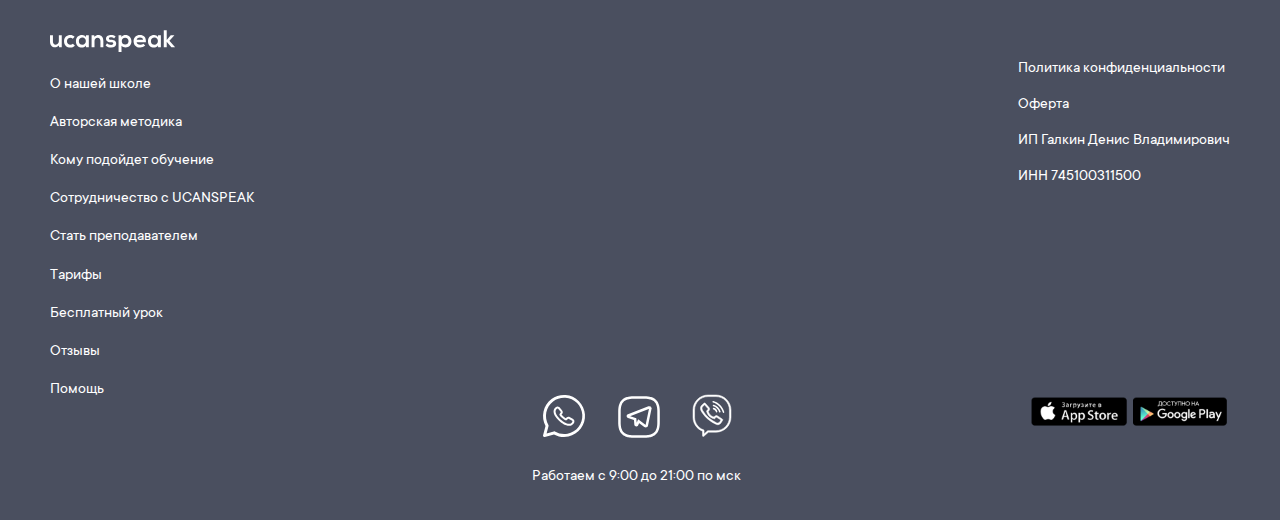
==== commit 4a4544c6: "update" ====
--- a/index.html
+++ b/index.html
@@ -88,13 +88,14 @@
                 <div class="swiper-button-prev mob" onclick="swapSlideMobile('right')"></div>
               </div>
               <div class="fit flex">
+                <div class="swiper-button-next desc" onclick="swapSlideMobile('left')"></div>                
+                <div class="swiper-button-prev desc" onclick="swapSlideMobile('right')"></div>
                 <div class="swiper fit-tabs">
                   <div class="swiper-wrapper">
                     <div class="swiper-slide">Научитесь общаться на английском языке и уверенно чувствовать себя в различных ситуациях, как за границей, так и на родине</div>
                     <div class="swiper-slide">Средний Средний Средний Средний Средний и уверенно чувствовать себя в различных ситуациях, как за границей, так и на родине</div>
                     <div class="swiper-slide">Продвинутый Продвинутый Продвинутый Продвинутый и уверенно чувствовать себя в различных ситуациях, как за границей, так и на родине</div>
                   </div>
-                  <div class="swiper-bg"></div>
                   <div class="swiper-button-next"></div>
                   <div class="swiper-button-prev"></div>
                 </div>
--- a/css/style.css
+++ b/css/style.css
@@ -319,7 +319,7 @@
 }
 
 .fits-block {
-    padding: 25px 160px 256px;
+    padding: 25px 180px 256px;
     display: flex;
     flex-direction: column;
     align-items: center;
@@ -368,31 +368,24 @@
     max-width: 1200px;
     justify-content: space-between;
     width: 100%;
+    position: relative;
 }
 .fits-block .swiper {
+    min-width: 700px;
     width: 700px;
     padding: 60px 49px;
     font-family: var(--font-regular);
-}
-.flex .swiper-wrapper {
-    align-items: center;
-}
-.fits-block .swiper .swiper-bg{
-    width: calc(100% - 60px);
-    position: absolute;
-    top: 36px;
-    left: 30px;
     border-radius: 20px;
     background: var(--color-main-grey);
-    padding: 60px 49px;
-    height: 80%;
     box-shadow: 6px 6px 7px 0px rgba(0, 0, 0, 0.25);
+}
+.flex .swiper-wrapper {
+    align-items: center;
 }
 
 .fits-block .swiper-slide {
     text-align: center;
     padding: 0 20px;
-    opacity: 0;
     font-size: 24px;
     font-family: var(--font-regular);
     display: flex;
@@ -412,6 +405,13 @@
     background-color: var(--color-main-blue);
     color: #FFFFFF;
     border-radius: 50%;
+    display: none;
+    justify-content: center;
+}
+
+.fits-block .swiper-button-next.desc,     
+.fits-block .swiper-button-prev.desc {
+    display: flex;
 }
 
 .fits-block .swiper-button-next::after,     
@@ -421,11 +421,11 @@
     line-height: 50px;
     font-weight: 700;
 }
-.fits-block .swiper-button-next {
-    right: 0px;
+.fits-block .swiper-button-next.desc {
+    left: 680px;
 } 
-.fits-block .swiper-button-prev {
-    left: 8px;
+.fits-block .swiper-button-prev.desc {
+    left: -20px;
 }
 .swiper-button-next.swiper-button-disabled, 
 .swiper-button-prev.swiper-button-disabled {
@@ -620,8 +620,10 @@
     background-color: #3763D7;
     color: #FFFFFF;
     border-radius: 50%;
+    box-sizing: content-box;
     transition: 260ms ease-in-out;
-    box-shadow: 0px 0px 0px 6px var(--color-body-bg);
+    border: 6px solid var(--color-body-bg);
+    margin-top: 20px;
 }
 .students-block .swiper-button-next:hover,     
 .students-block .swiper-button-prev:hover {
@@ -1048,6 +1050,18 @@
     .header {
         padding: 38px 50px;
     }
+    .fits-block .swiper {
+        min-width: 450px;
+        width: 450px;
+        margin-left: 0;
+        padding: 26px 20px;
+    }
+    .fits-block .swiper-button-next.desc {
+        left: 436px;
+    } 
+    .fits-block .swiper-button-prev.desc {
+        left: -16px;
+    }
     img.absolute {
         right: -5%;
     }
@@ -1067,7 +1081,7 @@
     .level-links .button {
         width: 460px;
         border-radius: 37px;
-      }
+    }
     .students-block .swiper {
         padding: 104px 60px 40px;
     }
@@ -1161,10 +1175,6 @@
         font-size: 16px;
         line-height: 28px;
     }
-    .fits-block .swiper {
-        width: 700px;
-        padding: 50px 20px;
-    }
     
     .fits-block .swiper .swiper-bg {
         width: calc(100% - 35px);
@@ -1264,6 +1274,18 @@
     .top-bg {
         min-width: 1000px;
         top: -130px;
+    }
+    .fits-block .swiper {
+        min-width: 300px;
+        width: 300px;
+        margin-left: 0;
+        padding: 26px 20px;
+    }
+    .fits-block .swiper-button-next.desc {
+        left: 286px;
+    } 
+    .fits-block .swiper-button-prev.desc {
+        left: -14px;
     }
     .fits-block {
         padding: 25px 110px 180px;
@@ -1450,6 +1472,12 @@
     .footer.levels {
         margin-top: 700px;
     }
+    .student-card {
+        padding: 100px 45px 40px;
+    }
+    .wrapper.bg {
+        background-size: 150%;
+    }
     .cards {
         gap: 100px;
     }
@@ -1523,6 +1551,9 @@
         justify-content: center;
         top: 30px;
     }
+    .fits-block .swiper-button-next.desc, .fits-block .swiper-button-prev.desc {
+        display: none;
+      }
     .fits-block .swiper-button-next {
         right: -48px;
     }
@@ -1537,7 +1568,7 @@
         display: none;
     }
     .fit .button {
-        margin-top: 400px;
+        margin-top: 500px;
         background-color: var(--color-main-blue);
     }
     .fit .button:hover {
@@ -1557,7 +1588,7 @@
     }
     .bg-block {
         display: block;
-        z-index: 0;
+        z-index: 3;
         position: relative;
     }
     .bg-block picture img {
@@ -1676,9 +1707,26 @@
         font-size: 16px;
         line-height: 33px;
     }
+    .students-block .swiper-button-next::before {
+        content: "";
+        width: 45px;
+        height: 45px;
+        top: -6px;
+        position: absolute;
+        box-shadow: 6px 0px 4px -1px rgba(0, 0, 0, 0.25) inset;
+        border-radius: 100%;
+    }
+
     .students-block .swiper-button-next, .students-block .swiper-button-prev {
         width: 33px;
         height: 33px;
+        margin-top: 10px;
+    }
+    .students-block .swiper-button-next {
+       right: 0px;
+    }
+    .students-block .swiper-button-prev {
+        left: 0px;
     }
     .students-block .swiper-button-next:hover,     
     .students-block .swiper-button-prev:hover {
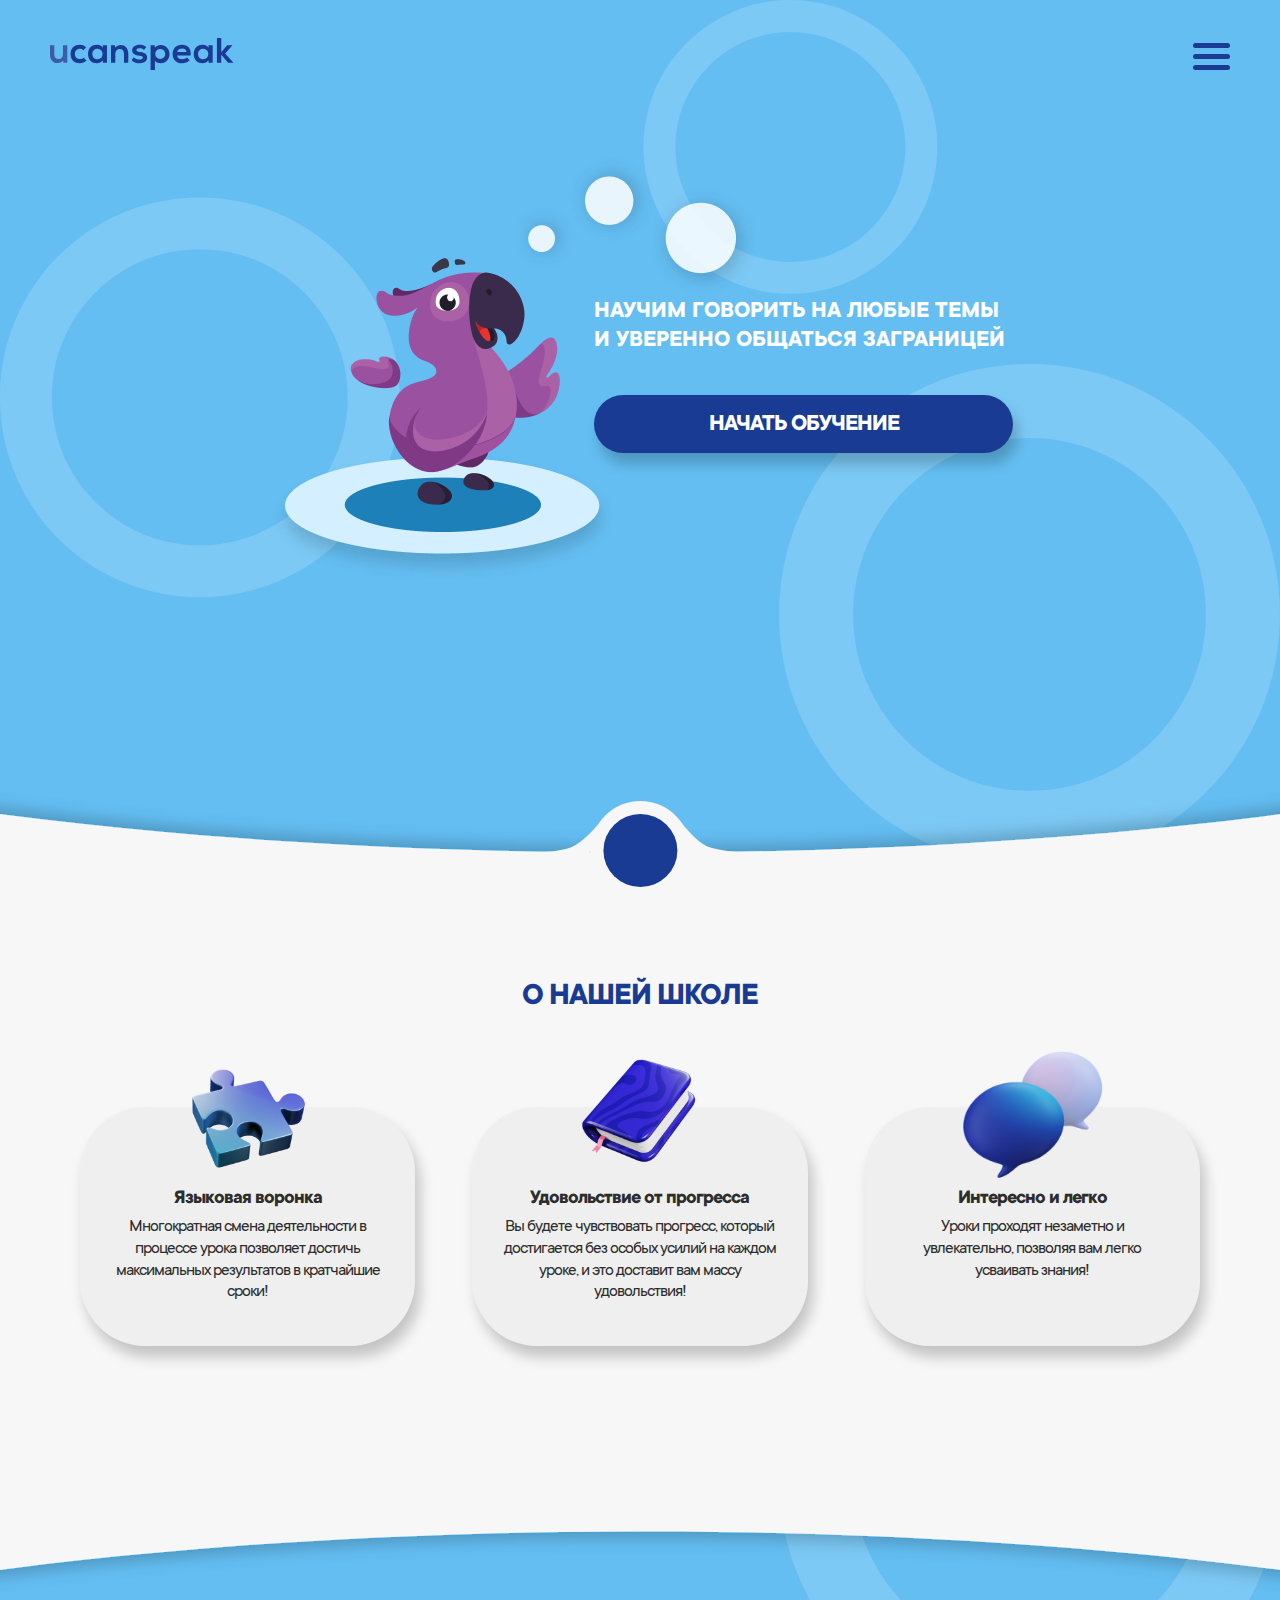
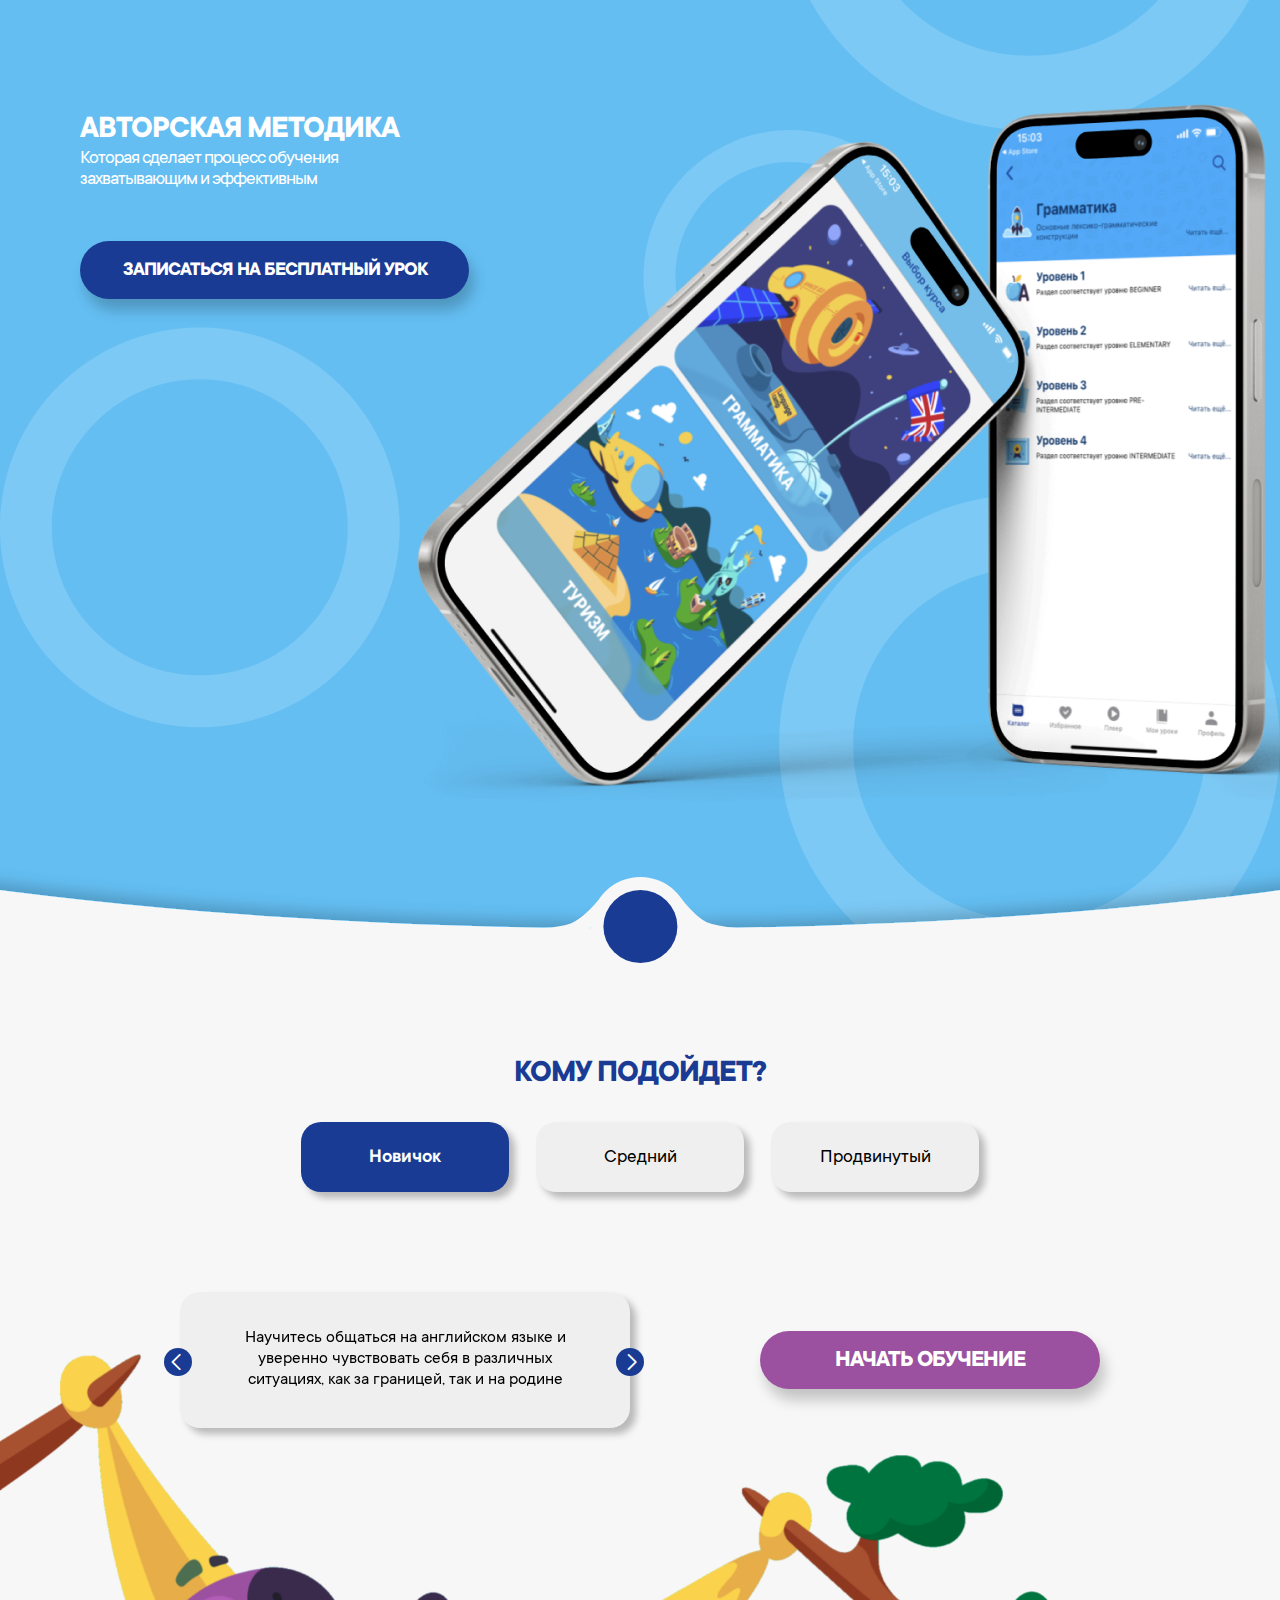
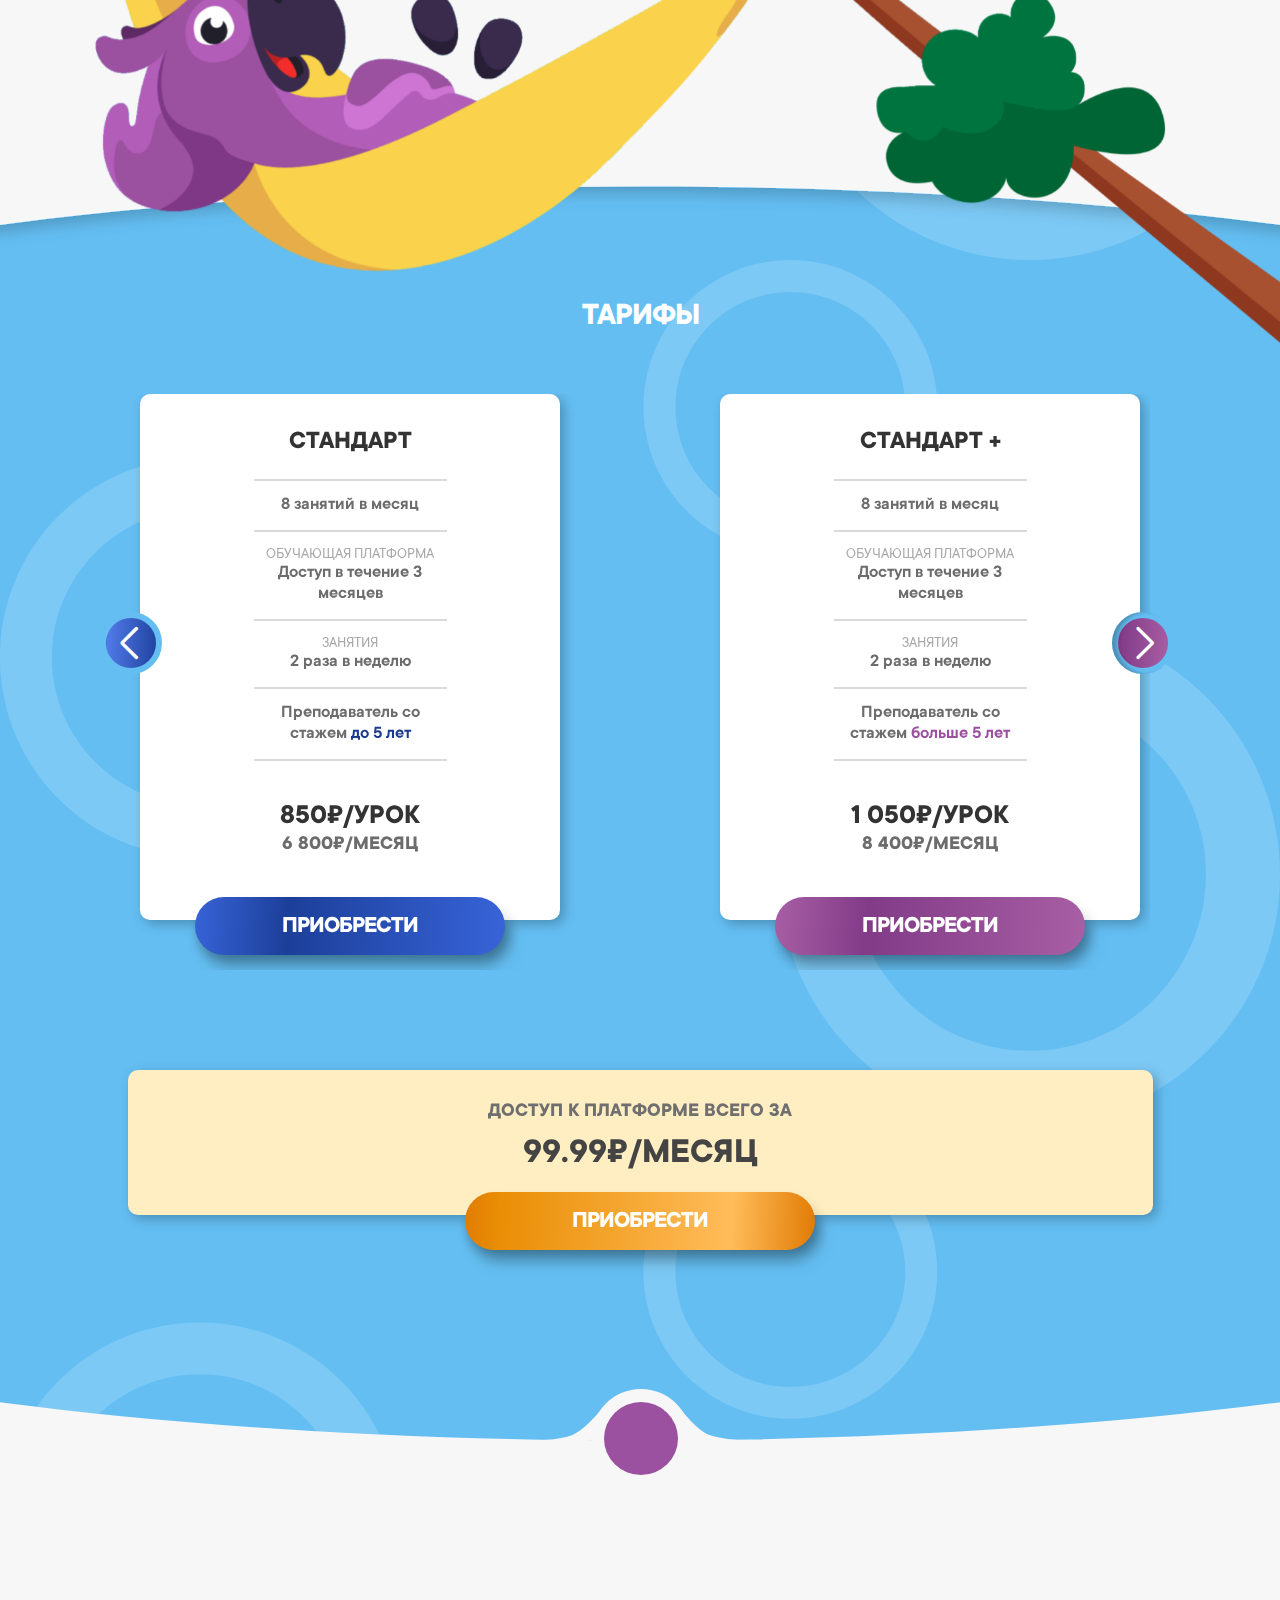
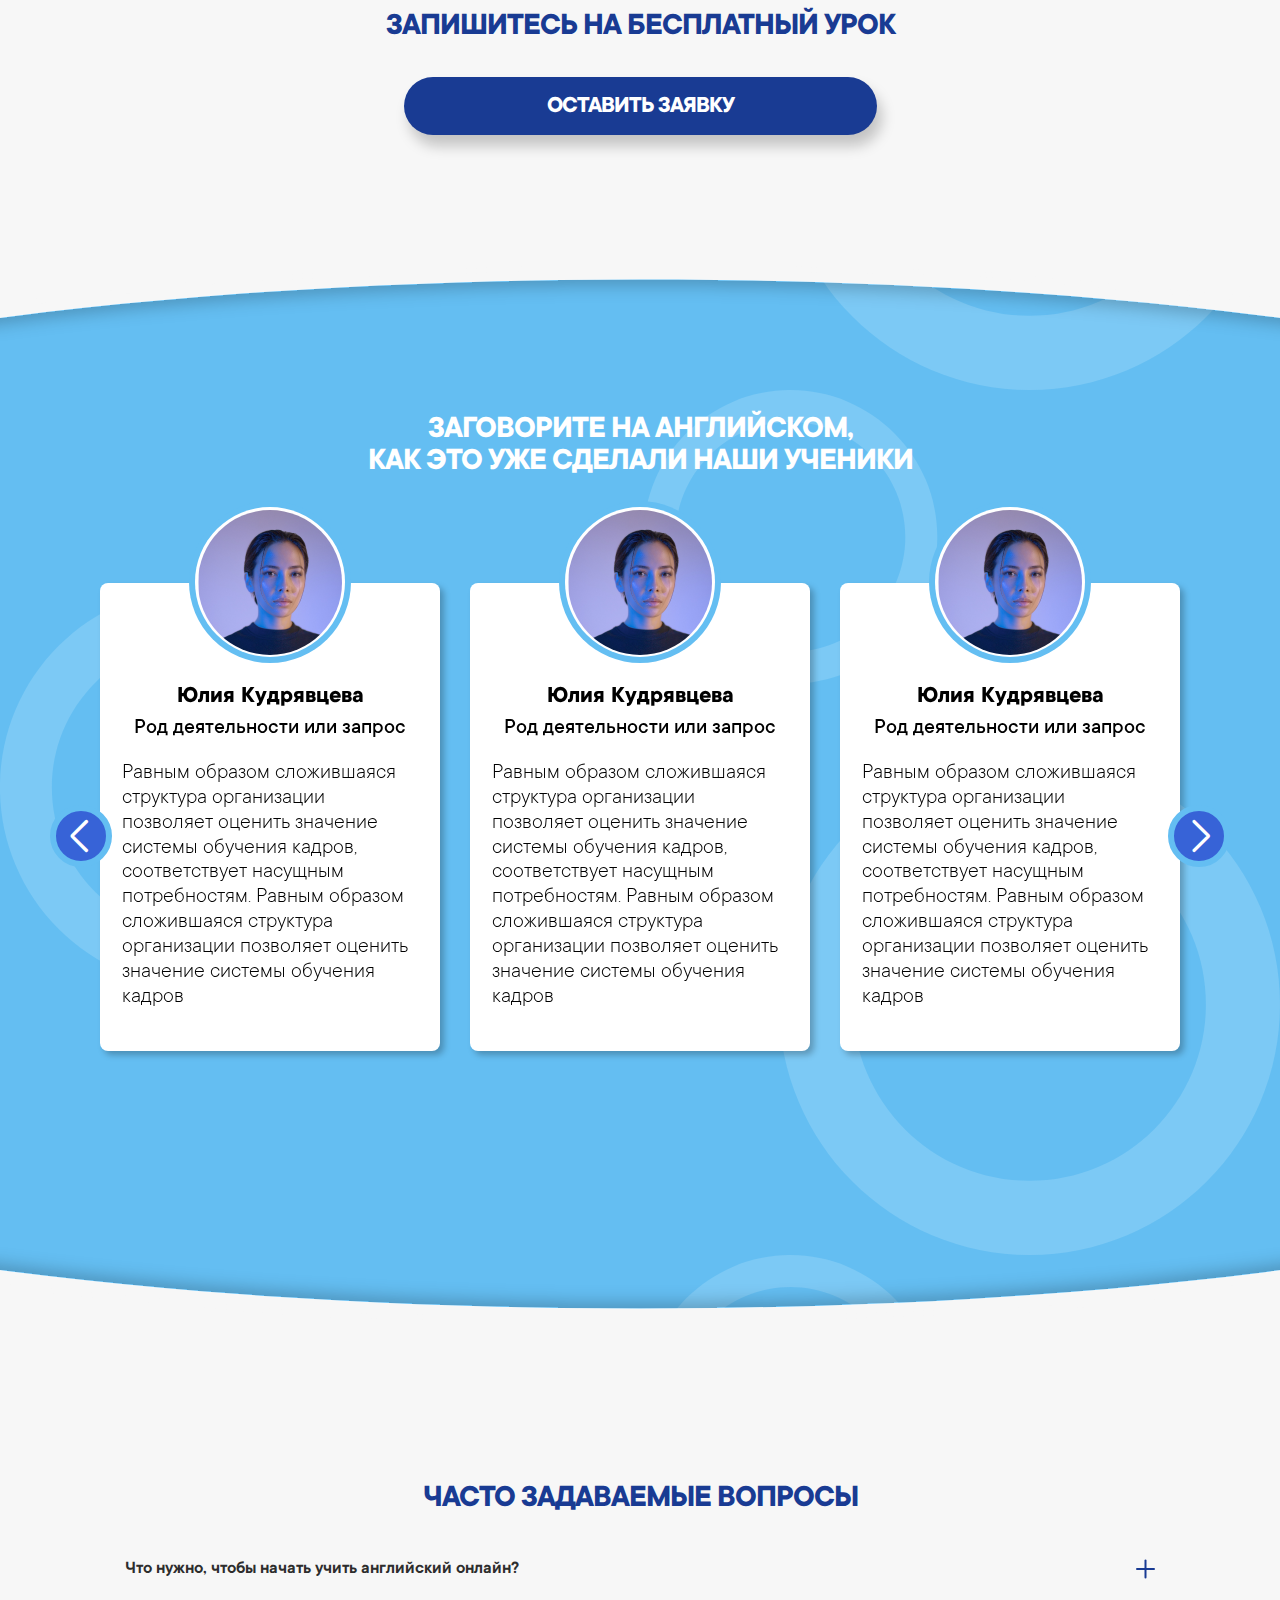
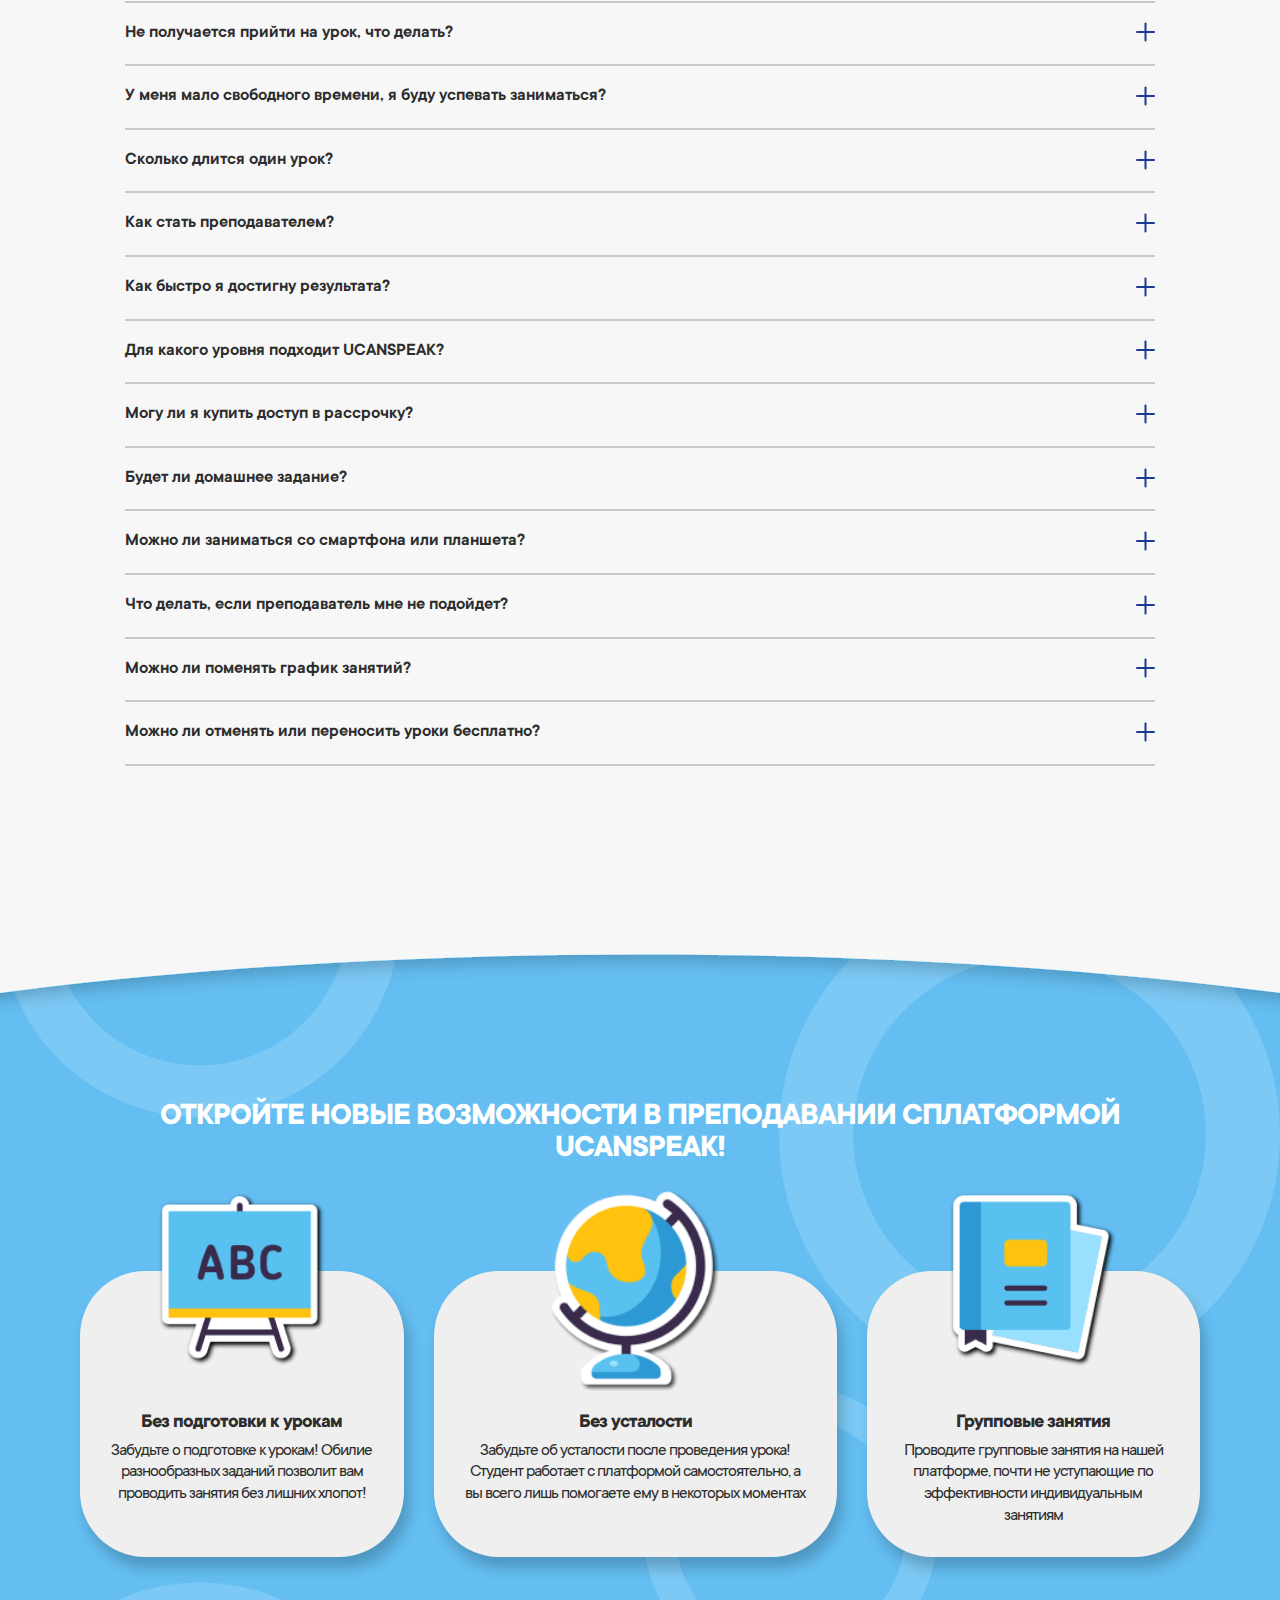
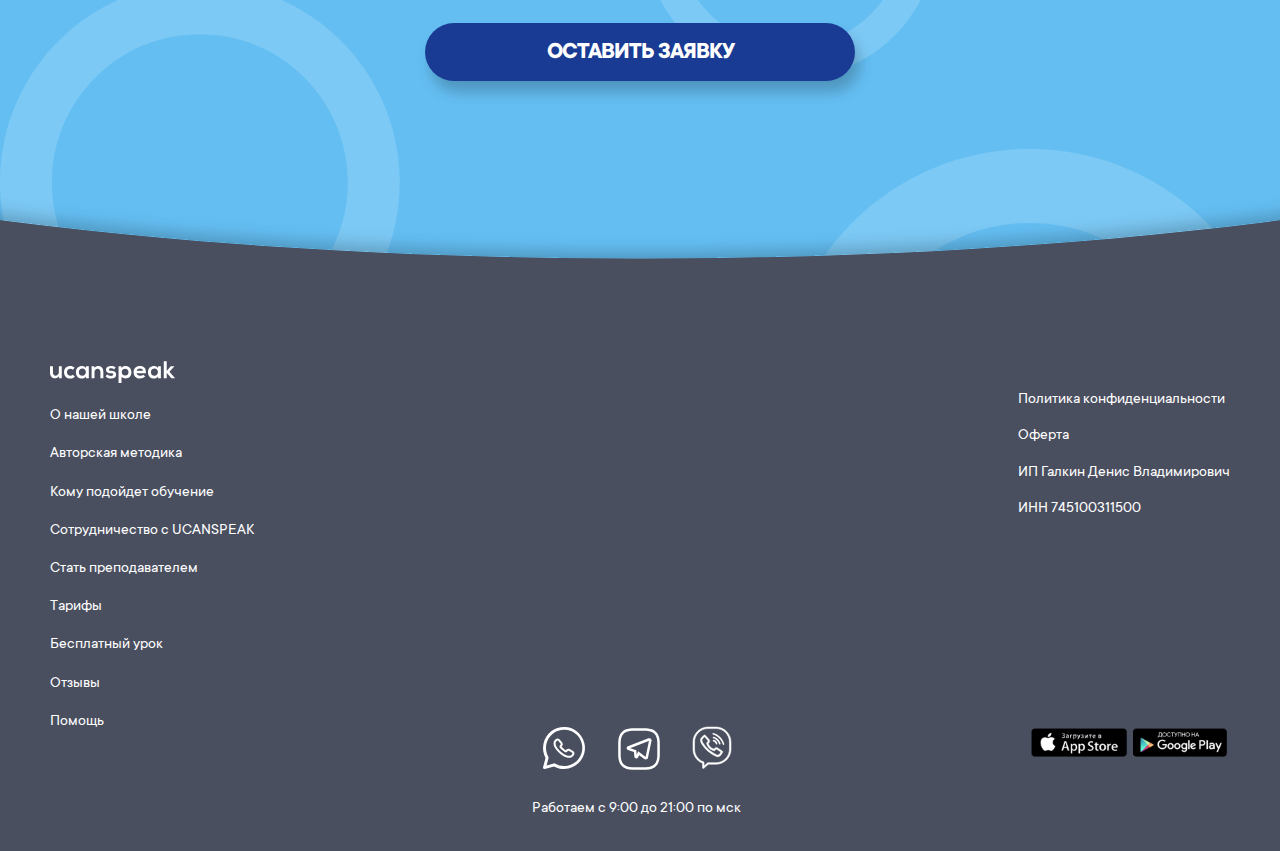
==== commit 3fc7b255: "Update" ====
--- a/index.html
+++ b/index.html
@@ -99,6 +99,7 @@
                   <div class="swiper-button-next"></div>
                   <div class="swiper-button-prev"></div>
                 </div>
+                <img class="mobile-bg" src="images/bg-fits-mobile.png" alt="">
                 <button class="button purple">начать обучение</button>
               </div>
               <img src="images/bottom-bg.svg" alt="" class="bottom-bg">
@@ -113,50 +114,102 @@
               <div class="rate-block">
                 <h2 class="title">ТАРИФЫ</h2>
                 <div class="rate-cards">
-                  <div class="rate-cards__item">
-                    <div class="rate-cards__item-title">СТАНДАРТ</div>
-                    <div class="rate-cards__item-row">
-                      <div class="rate-cards__item-row-text">8 занятий в месяц</div>
-                    </div>
-                    <div class="rate-cards__item-row">
-                      <div class="rate-cards__item-row-head">ОБУЧАЮЩАЯ ПЛАТФОРМА</div>
-                      <div class="rate-cards__item-row-text">Доступ в течение 3 месяцев</div>
-                    </div>
-                    <div class="rate-cards__item-row">
-                      <div class="rate-cards__item-row-head">ЗАНЯТИЯ</div>
-                      <div class="rate-cards__item-row-text">2 раза в неделю</div>
-                    </div>
-                    <div class="rate-cards__item-row">
-                      <div class="rate-cards__item-row-text">Преподаватель со стажем <span class="blue">до&nbsp;5&nbsp;лет</span></div>
-                    </div>
-                    <div class="rate-cards__item-price">
-                      <div class="price">850&#8381;/УРОК</div>
-                      <div class="subprice">6 800&#8381;/МЕСЯЦ</div>
-                    </div>
-                    <button class="button blue radius">Приобрести</button>
-                  </div>
-                  <div class="rate-cards__item">
-                    <div class="rate-cards__item-title">СТАНДАРТ +</div>
-                    <div class="rate-cards__item-row">
-                      <div class="rate-cards__item-row-text">8 занятий в месяц</div>
-                    </div>
-                    <div class="rate-cards__item-row">
-                      <div class="rate-cards__item-row-head">ОБУЧАЮЩАЯ ПЛАТФОРМА</div>
-                      <div class="rate-cards__item-row-text">Доступ в течение 3 месяцев</div>
-                    </div>
-                    <div class="rate-cards__item-row">
-                      <div class="rate-cards__item-row-head">ЗАНЯТИЯ</div>
-                      <div class="rate-cards__item-row-text">2 раза в неделю</div>
-                    </div>
-                    <div class="rate-cards__item-row">
-                      <div class="rate-cards__item-row-text">Преподаватель со стажем <span class="purple">больше&nbsp;5&nbsp;лет</span></div>
-                    </div>
-                    <div class="rate-cards__item-price">
-                      <div class="price">1 050&#8381;/УРОК</div>
-                      <div class="subprice">8 400&#8381;/МЕСЯЦ</div>
-                    </div>
-                    <button class="button purple radius">Приобрести</button>
-                  </div>
+                  <div class="swiper-scroll">
+                    <div class="scroll-slide">
+                      <div class="rate-cards__item">
+                        <div class="rate-cards__item-title">СТАНДАРТ</div>
+                        <div class="rate-cards__item-row">
+                          <div class="rate-cards__item-row-text">8 занятий в месяц</div>
+                        </div>
+                        <div class="rate-cards__item-row">
+                          <div class="rate-cards__item-row-head">ОБУЧАЮЩАЯ ПЛАТФОРМА</div>
+                          <div class="rate-cards__item-row-text">Доступ в течение 3 месяцев</div>
+                        </div>
+                        <div class="rate-cards__item-row">
+                          <div class="rate-cards__item-row-head">ЗАНЯТИЯ</div>
+                          <div class="rate-cards__item-row-text">2 раза в неделю</div>
+                        </div>
+                        <div class="rate-cards__item-row">
+                          <div class="rate-cards__item-row-text">Преподаватель со стажем <span class="blue">до&nbsp;5&nbsp;лет</span></div>
+                        </div>
+                        <div class="rate-cards__item-price">
+                          <div class="price">850&#8381;/УРОК</div>
+                          <div class="subprice">6 800&#8381;/МЕСЯЦ</div>
+                        </div>
+                        <button class="button blue grad">Приобрести</button>
+                      </div>
+                      <div class="rate-cards__item">
+                        <div class="rate-cards__item-title">СТАНДАРТ +</div>
+                        <div class="rate-cards__item-row">
+                          <div class="rate-cards__item-row-text">8 занятий в месяц</div>
+                        </div>
+                        <div class="rate-cards__item-row">
+                          <div class="rate-cards__item-row-head">ОБУЧАЮЩАЯ ПЛАТФОРМА</div>
+                          <div class="rate-cards__item-row-text">Доступ в течение 3 месяцев</div>
+                        </div>
+                        <div class="rate-cards__item-row">
+                          <div class="rate-cards__item-row-head">ЗАНЯТИЯ</div>
+                          <div class="rate-cards__item-row-text">2 раза в неделю</div>
+                        </div>
+                        <div class="rate-cards__item-row">
+                          <div class="rate-cards__item-row-text">Преподаватель со стажем <span class="purple">больше&nbsp;5&nbsp;лет</span></div>
+                        </div>
+                        <div class="rate-cards__item-price">
+                          <div class="price">1 050&#8381;/УРОК</div>
+                          <div class="subprice">8 400&#8381;/МЕСЯЦ</div>
+                        </div>
+                        <button class="button purple grad">Приобрести</button>
+                      </div>
+                    </div>
+                    <div class="scroll-slide">
+                      <div class="rate-cards__item">
+                        <div class="rate-cards__item-title">СТАНДАРТ</div>
+                        <div class="rate-cards__item-row">
+                          <div class="rate-cards__item-row-text">8 занятий в месяц</div>
+                        </div>
+                        <div class="rate-cards__item-row">
+                          <div class="rate-cards__item-row-head">ОБУЧАЮЩАЯ ПЛАТФОРМА</div>
+                          <div class="rate-cards__item-row-text">Доступ в течение 3 месяцев</div>
+                        </div>
+                        <div class="rate-cards__item-row">
+                          <div class="rate-cards__item-row-head">ЗАНЯТИЯ</div>
+                          <div class="rate-cards__item-row-text">2 раза в неделю</div>
+                        </div>
+                        <div class="rate-cards__item-row">
+                          <div class="rate-cards__item-row-text">Преподаватель со стажем <span class="blue">до&nbsp;5&nbsp;лет</span></div>
+                        </div>
+                        <div class="rate-cards__item-price">
+                          <div class="price">0&#8381;/УРОК</div>
+                          <div class="subprice">0&#8381;/МЕСЯЦ</div>
+                        </div>
+                        <button class="button blue grad">Приобрести</button>
+                      </div>
+                      <div class="rate-cards__item">
+                        <div class="rate-cards__item-title">СТАНДАРТ +</div>
+                        <div class="rate-cards__item-row">
+                          <div class="rate-cards__item-row-text">8 занятий в месяц</div>
+                        </div>
+                        <div class="rate-cards__item-row">
+                          <div class="rate-cards__item-row-head">ОБУЧАЮЩАЯ ПЛАТФОРМА</div>
+                          <div class="rate-cards__item-row-text">Доступ в течение 3 месяцев</div>
+                        </div>
+                        <div class="rate-cards__item-row">
+                          <div class="rate-cards__item-row-head">ЗАНЯТИЯ</div>
+                          <div class="rate-cards__item-row-text">2 раза в неделю</div>
+                        </div>
+                        <div class="rate-cards__item-row">
+                          <div class="rate-cards__item-row-text">Преподаватель со стажем <span class="purple">больше&nbsp;5&nbsp;лет</span></div>
+                        </div>
+                        <div class="rate-cards__item-price">
+                          <div class="price">10&#8381;/УРОК</div>
+                          <div class="subprice">80&#8381;/МЕСЯЦ</div>
+                        </div>
+                        <button class="button purple grad">Приобрести</button>
+                      </div>
+                    </div>
+                  </div>
+                  <div class="swiper-button-next" onclick="swipeBlock(false, this)"></div>
+                  <div class="swiper-button-prev" onclick="swipeBlock(true, this)"></div>
                 </div>
                 <div class="rate-subscribe">
                   <div class="rate-subscribe-title">ДОСТУП К ПЛАТФОРМЕ ВСЕГО ЗА</div>
@@ -180,43 +233,43 @@
                         <div class="student-card__photo"><img src="images/photo.png" alt="1"></div>
                         <div class="student-card__name">Юлия Кудрявцева</div>
                         <div class="student-card__occupation">Род деятельности или запрос</div>
+                        <div class="student-card__description">Равным образом сложившаяся структура организации позволяет оценить значение системы обучения кадров, соответствует насущным потребностям. Равным образом сложившаяся структура организации позволяет оценить значение системы обучения кадров</div>
+                      </div>
+                      <div class="swiper-slide student-card">
+                        <div class="student-card__photo"><img src="images/photo.png" alt="2"></div>
+                        <div class="student-card__name">Юлия Кудрявцева</div>
+                        <div class="student-card__occupation">Род деятельности или запрос</div>
+                        <div class="student-card__description">Равным образом сложившаяся структура организации позволяет оценить значение системы обучения кадров, соответствует насущным потребностям. Равным образом сложившаяся структура организации позволяет оценить значение системы обучения кадров</div>
+                      </div>
+                      <div class="swiper-slide student-card">
+                        <div class="student-card__photo"><img src="images/photo.png" alt="3"></div>
+                        <div class="student-card__name">Юлия Кудрявцева</div>
+                        <div class="student-card__occupation">Род деятельности или запрос</div>
                         <div class="student-card__description">Род деятельности или запрос вместе род деятельности или запрос Род деятельности или запрос вместе род деятельности или запрос Род деятельности или запрос вместе род деятельности или запрос Род деятельности или запрос вместе род деятельности или запрос</div>
                       </div>
                       <div class="swiper-slide student-card">
-                        <div class="student-card__photo"><img src="images/photo.png" alt="2"></div>
+                        <div class="student-card__photo"><img src="images/" alt="4"></div>
                         <div class="student-card__name">Юлия Кудрявцева</div>
                         <div class="student-card__occupation">Род деятельности или запрос</div>
                         <div class="student-card__description">Род деятельности или запрос вместе род деятельности или запрос Род деятельности или запрос вместе род деятельности или запрос Род деятельности или запрос вместе род деятельности или запрос Род деятельности или запрос вместе род деятельности или запрос</div>
                       </div>
                       <div class="swiper-slide student-card">
-                        <div class="student-card__photo"><img src="images/photo.png" alt="3"></div>
+                        <div class="student-card__photo"><img src="images/" alt="5"></div>
                         <div class="student-card__name">Юлия Кудрявцева</div>
                         <div class="student-card__occupation">Род деятельности или запрос</div>
                         <div class="student-card__description">Род деятельности или запрос вместе род деятельности или запрос Род деятельности или запрос вместе род деятельности или запрос Род деятельности или запрос вместе род деятельности или запрос Род деятельности или запрос вместе род деятельности или запрос</div>
                       </div>
                       <div class="swiper-slide student-card">
-                        <div class="student-card__photo"><img src="images/" alt="4"></div>
+                        <div class="student-card__photo"><img src="images/" alt="6"></div>
                         <div class="student-card__name">Юлия Кудрявцева</div>
                         <div class="student-card__occupation">Род деятельности или запрос</div>
                         <div class="student-card__description">Род деятельности или запрос вместе род деятельности или запрос Род деятельности или запрос вместе род деятельности или запрос Род деятельности или запрос вместе род деятельности или запрос Род деятельности или запрос вместе род деятельности или запрос</div>
                       </div>
                       <div class="swiper-slide student-card">
-                        <div class="student-card__photo"><img src="images/" alt="5"></div>
-                        <div class="student-card__name">Юлия Кудрявцева</div>
-                        <div class="student-card__occupation">Род деятельности или запрос</div>
-                        <div class="student-card__description">Род деятельности или запрос вместе род деятельности или запрос Род деятельности или запрос вместе род деятельности или запрос Род деятельности или запрос вместе род деятельности или запрос Род деятельности или запрос вместе род деятельности или запрос</div>
-                      </div>
-                      <div class="swiper-slide student-card">
-                        <div class="student-card__photo"><img src="images/" alt="6"></div>
-                        <div class="student-card__name">Юлия Кудрявцева</div>
-                        <div class="student-card__occupation">Род деятельности или запрос</div>
-                        <div class="student-card__description">Род деятельности или запрос вместе род деятельности или запрос Род деятельности или запрос вместе род деятельности или запрос Род деятельности или запрос вместе род деятельности или запрос Род деятельности или запрос вместе род деятельности или запрос</div>
-                      </div>
-                      <div class="swiper-slide student-card">
                         <div class="student-card__photo"><img src="images/photo.png" alt="7"></div>
                         <div class="student-card__name">Юлия Кудрявцева</div>
                         <div class="student-card__occupation">Род деятельности или запрос</div>
-                        <div class="student-card__description">Род деятельности или запрос вместе род деятельности или запрос Род деятельности или запрос вместе род деятельности или запрос Род деятельности или запрос вместе род деятельности или запрос Род деятельности или запрос вместе род деятельности или запрос</div>
+                        <div class="student-card__description">Равным образом сложившаяся структура организации позволяет оценить значение системы обучения кадров, соответствует насущным потребностям. Равным образом сложившаяся структура организации позволяет оценить значение системы обучения кадров</div>
                       </div>
                     </div>
                     <div class="swiper-button-next"></div>
@@ -236,7 +289,7 @@
                       <div class="bar"></div>
                     </div>
                   </div>
-                  <div class="accordeon-content">
+                  <div class="accordeon-content" style="max-height: 0;">
                     Текст текст текст Текст текст текст Текст текст текст Текст текст текст Текст текст текст Текст текст текст Текст текст текст Текст текст текст Текст текст текст Текст текст текст Текст текст текст Текст текст текст Текст текст текст Текст текст текст Текст текст текст Текст текст текст 
                   </div>
                 </div>
@@ -248,7 +301,7 @@
                       <div class="bar"></div>
                     </div>
                   </div>
-                  <div class="accordeon-content">
+                  <div class="accordeon-content" style="max-height: 0;">
                     Текст текст текст Текст текст текст Текст текст текст Текст текст текст Текст текст текст Текст текст текст Текст текст текст Текст текст текст Текст текст текст Текст текст текст Текст текст текст Текст текст текст Текст текст текст Текст текст текст Текст текст текст Текст текст текст 
                   </div>
                 </div>
@@ -260,7 +313,7 @@
                       <div class="bar"></div>
                     </div>
                   </div>
-                  <div class="accordeon-content">
+                  <div class="accordeon-content" style="max-height: 0;">
                     Текст текст текст Текст текст текст Текст текст текст Текст текст текст Текст текст текст Текст текст текст Текст текст текст Текст текст текст Текст текст текст Текст текст текст Текст текст текст Текст текст текст Текст текст текст Текст текст текст Текст текст текст Текст текст текст 
                   </div>
                 </div>
@@ -272,7 +325,7 @@
                       <div class="bar"></div>
                     </div>
                   </div>
-                  <div class="accordeon-content">
+                  <div class="accordeon-content" style="max-height: 0;">
                     Текст текст текст Текст текст текст Текст текст текст Текст текст текст Текст текст текст Текст текст текст Текст текст текст Текст текст текст Текст текст текст Текст текст текст Текст текст текст Текст текст текст Текст текст текст Текст текст текст Текст текст текст Текст текст текст 
                   </div>
                 </div>
@@ -284,7 +337,7 @@
                       <div class="bar"></div>
                     </div>
                   </div>
-                  <div class="accordeon-content">
+                  <div class="accordeon-content" style="max-height: 0;">
                     Текст текст текст Текст текст текст Текст текст текст Текст текст текст Текст текст текст Текст текст текст Текст текст текст Текст текст текст Текст текст текст Текст текст текст Текст текст текст Текст текст текст Текст текст текст Текст текст текст Текст текст текст Текст текст текст 
                   </div>
                 </div>
@@ -296,7 +349,7 @@
                       <div class="bar"></div>
                     </div>
                   </div>
-                  <div class="accordeon-content">
+                  <div class="accordeon-content" style="max-height: 0;">
                     Текст текст текст Текст текст текст Текст текст текст Текст текст текст Текст текст текст Текст текст текст Текст текст текст Текст текст текст Текст текст текст Текст текст текст Текст текст текст Текст текст текст Текст текст текст Текст текст текст Текст текст текст Текст текст текст 
                   </div>
                 </div>
@@ -308,7 +361,7 @@
                       <div class="bar"></div>
                     </div>
                   </div>
-                  <div class="accordeon-content">
+                  <div class="accordeon-content" style="max-height: 0;">
                     Текст текст текст Текст текст текст Текст текст текст Текст текст текст Текст текст текст Текст текст текст Текст текст текст Текст текст текст Текст текст текст Текст текст текст Текст текст текст Текст текст текст Текст текст текст Текст текст текст Текст текст текст Текст текст текст 
                   </div>
                 </div>
@@ -320,7 +373,7 @@
                       <div class="bar"></div>
                     </div>
                   </div>
-                  <div class="accordeon-content">
+                  <div class="accordeon-content" style="max-height: 0;">
                     Текст текст текст Текст текст текст Текст текст текст Текст текст текст Текст текст текст Текст текст текст Текст текст текст Текст текст текст Текст текст текст Текст текст текст Текст текст текст Текст текст текст Текст текст текст Текст текст текст Текст текст текст Текст текст текст 
                   </div>
                 </div>
@@ -332,7 +385,7 @@
                       <div class="bar"></div>
                     </div>
                   </div>
-                  <div class="accordeon-content">
+                  <div class="accordeon-content" style="max-height: 0;">
                     Текст текст текст Текст текст текст Текст текст текст Текст текст текст Текст текст текст Текст текст текст Текст текст текст Текст текст текст Текст текст текст Текст текст текст Текст текст текст Текст текст текст Текст текст текст Текст текст текст Текст текст текст Текст текст текст 
                   </div>
                 </div>
@@ -344,7 +397,7 @@
                       <div class="bar"></div>
                     </div>
                   </div>
-                  <div class="accordeon-content">
+                  <div class="accordeon-content" style="max-height: 0;">
                     Текст текст текст Текст текст текст Текст текст текст Текст текст текст Текст текст текст Текст текст текст Текст текст текст Текст текст текст Текст текст текст Текст текст текст Текст текст текст Текст текст текст Текст текст текст Текст текст текст Текст текст текст Текст текст текст 
                   </div>
                 </div>
@@ -356,7 +409,7 @@
                       <div class="bar"></div>
                     </div>
                   </div>
-                  <div class="accordeon-content">
+                  <div class="accordeon-content" style="max-height: 0;">
                     Текст текст текст Текст текст текст Текст текст текст Текст текст текст Текст текст текст Текст текст текст Текст текст текст Текст текст текст Текст текст текст Текст текст текст Текст текст текст Текст текст текст Текст текст текст Текст текст текст Текст текст текст Текст текст текст 
                   </div>
                 </div>
@@ -368,7 +421,7 @@
                       <div class="bar"></div>
                     </div>
                   </div>
-                  <div class="accordeon-content">
+                  <div class="accordeon-content" style="max-height: 0;">
                     Текст текст текст Текст текст текст Текст текст текст Текст текст текст Текст текст текст Текст текст текст Текст текст текст Текст текст текст Текст текст текст Текст текст текст Текст текст текст Текст текст текст Текст текст текст Текст текст текст Текст текст текст Текст текст текст 
                   </div>
                 </div>
@@ -380,7 +433,7 @@
                       <div class="bar"></div>
                     </div>
                   </div>
-                  <div class="accordeon-content">
+                  <div class="accordeon-content" style="max-height: 0;">
                     Текст текст текст Текст текст текст Текст текст текст Текст текст текст Текст текст текст Текст текст текст Текст текст текст Текст текст текст Текст текст текст Текст текст текст Текст текст текст Текст текст текст Текст текст текст Текст текст текст Текст текст текст Текст текст текст 
                   </div>
                 </div>
@@ -388,7 +441,7 @@
               <img src="images/bottom-bg.svg" alt="" class="bottom-bg">       
             </div>
             <div class="container cards-container">
-              <h2 class="title">Откройте&nbsp;новые&nbsp;возможности в&nbsp;преподавании с&nbsp;платформой&nbsp;UCanSpeak!</h2>
+              <h2 class="title">Откройте новые возможности в преподавании сплатформой UCanSpeak!</h2>
               <div class="cards">
                 <div class="cards__item">
                   <img src="images/icon-desc.png" alt="">
--- a/css/style.css
+++ b/css/style.css
@@ -62,7 +62,6 @@
 
 .wrapper {
     width: 100%;
-    /* max-width: 1728px; */
     min-height: 100%;
     display: flex;
     flex-direction: column;
@@ -72,8 +71,7 @@
     z-index: 0;
 }
 .wrapper.bg {
-    background-image: url(../images/bgcrcl-main.png);
-    background-repeat: no-repeat;
+    background-image: url(../images/students-bg.svg);
     background-position: top center;
     background-size: contain;
 }
@@ -103,7 +101,10 @@
     width: 100%;
     z-index: -1;
 }
-.header {
+.header {    
+    max-width: 1728px;
+    width: 100%;
+    margin: 0 auto;
     padding: 38px 82px;
     display: flex;
     justify-content: space-between;
@@ -141,6 +142,9 @@
 .container {
     padding: 0 160px;
     position: relative;
+    max-width: 1728px;
+    width: 100%;
+    margin: 0 auto;
 }
 .main-container {
 
@@ -200,6 +204,20 @@
     background-color: var(--color-main-purple-hover);
     box-shadow: none;
 }
+.button.blue.grad {
+    background-image: linear-gradient(273deg, #3763D7 1%, #1C3F99 70%,#3763D7 100%);
+}
+.button.blue.grad:hover {
+    background-position: -200px 0;
+    box-shadow: none;
+}
+.button.purple.grad {
+    background-image: linear-gradient(273deg, #A75EA4 1%, #823B87 70%, #A75EA4 100%);
+}
+.button.purple.grad:hover {
+    background-position: -200px 0;
+    box-shadow: none;
+}
 .button.gradient {
     background-image: var(--gradient-button);
 }
@@ -244,7 +262,7 @@
     color: var(--color-main-blue);
     text-align: center;
     text-transform: uppercase;
-    letter-spacing: -3px;
+    letter-spacing: -2px;
 }
 
 .about-cards {
@@ -265,6 +283,7 @@
     box-shadow: var(--drop-shadow-buttons);
     border-radius: 65px;
     max-width: 430px;
+    width: 100%;
 }
 
 .about-cards__item img {
@@ -293,7 +312,7 @@
 .container.method {
     padding-top: 156px;
     padding-bottom: 620px;
-    background-image: url(../images/bgcrcl-method.png);
+    /* background-image: url(../images/students-bg.svg); */
     background-repeat: no-repeat;
     background-position: top;
     background-size: cover;
@@ -371,8 +390,8 @@
     position: relative;
 }
 .fits-block .swiper {
-    min-width: 700px;
-    width: 700px;
+    min-width: 590px;
+    width: 590px;
     padding: 60px 49px;
     font-family: var(--font-regular);
     border-radius: 20px;
@@ -412,6 +431,12 @@
 .fits-block .swiper-button-next.desc,     
 .fits-block .swiper-button-prev.desc {
     display: flex;
+    transition: 260ms ease-in-out;
+}
+
+.fits-block .swiper-button-next.desc:hover,     
+.fits-block .swiper-button-prev.desc:hover {
+    background-color: #000F36;
 }
 
 .fits-block .swiper-button-next::after,     
@@ -422,7 +447,7 @@
     font-weight: 700;
 }
 .fits-block .swiper-button-next.desc {
-    left: 680px;
+    left: 568px;
 } 
 .fits-block .swiper-button-prev.desc {
     left: -20px;
@@ -434,7 +459,7 @@
     pointer-events: none;
 }
 .fit .button {
-    max-width: 430px;
+    max-width: 560px;
     position: relative;
     z-index: 1;
 }
@@ -442,9 +467,14 @@
     max-height: 0;
     width: 100vw;;
 }
+.mobile-bg {
+    display: none;
+    position: absolute;
+    z-index: 0;
+}
 .bg-block picture img{
     width: 100vw;
-    top: -472px;
+    top: -400px;
     pointer-events: none;
     z-index: 2;
     position: relative;
@@ -452,7 +482,7 @@
 .container.rate {
     padding-top: 490px;
     padding-bottom: 180px;
-    background-image: url(../images/bgcrcl-rate.png);
+    /* background-image: url(../images/bgcrcl-rate.png); */
     background-repeat: no-repeat;
     background-position: 0 100px ;
     background-size: cover;
@@ -465,12 +495,83 @@
 
 .rate-cards {
     display: flex;
-    justify-content: space-between;
     max-width: 1080px;
     width: 100%;
-    gap: 20px;
+    gap: 7vw;
     margin: 60px 0 100px 0;
-}
+    padding: 0 30px 0px;
+    justify-content: left;
+    position: relative;
+}
+
+.rate-cards .swiper-scroll {
+    display: flex;
+    max-width: 1080px;
+    width: 100%;
+    overflow: hidden;
+    padding: 0 10px 50px;
+    gap: 50px;
+}
+.scroll-slide {
+    display: flex;
+    justify-content: space-between;
+    min-width: 100%;
+}
+
+.rate-cards .swiper-button-next,     
+.rate-cards .swiper-button-prev {
+    width: 50px;
+    height: 50px;
+    color: #FFFFFF;
+    border-radius: 50%;
+    box-sizing: content-box;
+    transition: 260ms ease-in-out;
+    border: 6px solid var(--color-body-bg);
+    margin-top: -70px;
+    transition: 200ms ease-in-out;
+}
+.rate-cards .swiper-button-next {
+    background-image: linear-gradient(273deg, #A75EA4 0%,  #823B87 95%, #A75EA4 100%);
+    right: 6px;
+}
+     
+.rate-cards .swiper-button-prev {
+    background-image: linear-gradient(273deg, #1F43A0 0%, #517AE7 95%, #1F43A0 100%);
+    left: 0px;
+}
+.rate-cards .swiper-button-next:hover,     
+.rate-cards .swiper-button-prev:hover {
+    background-position: 50px 0;
+}
+.rate-cards .swiper-button-next:hover,     
+.rate-cards .swiper-button-prev:hover {
+    background-color: #000f36;
+}
+
+.rate-cards .swiper-button-next::after,     
+.rate-cards .swiper-button-prev::after {
+    text-align: center;
+    font-size: 32px;
+    line-height: 50px;
+    font-weight: 700;
+}
+.rate-cards .swiper-button-next::before {
+    content: "";
+    width: 62px;
+    height: 62px;
+    top: -6px;
+    position: absolute;
+    box-shadow: 6px 0px 4px -1px rgba(0, 0, 0, 0.25) inset;
+    border-radius: 100%;
+}
+
+.swiper-button-next::after {
+    margin-right: -4px;
+}     
+.swiper-button-prev::after {
+    margin-left: -4px;
+}
+
 
 .rate-cards__item {
     display: flex;
@@ -479,6 +580,7 @@
     padding: 34px 77px 0 77px;
     background-color: #FFFFFF;
     border-radius: 10px;
+    filter: drop-shadow(4px 4px 6px rgba(0, 0, 0, 0.25)); 
 }
 
 .rate-cards__item-title {
@@ -489,7 +591,7 @@
     margin-bottom: 20px;
 }
 .rate-cards__item-row {
-    padding: 20px 0;
+    padding: 18px 0 13px;
     width: 300px;
     text-align: center;
     border-bottom: 2px solid #DADADA;
@@ -537,7 +639,7 @@
 
 .rate-subscribe {
     width: 100%;
-    max-width: 1080px;
+    max-width: 1025px;
     background-color: #FFEEC2;
     filter: drop-shadow(4px 4px 6px rgba(0, 0, 0, 0.25));
     border-radius: 10px;
@@ -581,7 +683,7 @@
 
 .container.students {
     padding: 100px 80px 200px;
-    background-image: url(../images/bgcrcl-students.png);
+    /* background-image: url(../images/students-bg.svg); */
     background-repeat: no-repeat;
     background-position: 0 100px;
     background-size: cover;
@@ -668,20 +770,21 @@
     border-radius: 100%;
 }
 .student-card__name {
-    font-size: 18px;
+    font-size: 24px;
     font-family: var(--font-bold);
     margin-bottom: 6px;
 }
 .student-card__occupation {
-    font-size: 18px;
+    font-size: 22px;
     font-family: var(--font-medium);
     margin-bottom: 20px;
 }
 
 .student-card__description {
-    font-size: 18px;
+    font-size: 22px;
     font-family: var(--font-light);
     text-align: left;
+    line-height: 113%;
 }
 
 .faq-block {
@@ -733,24 +836,22 @@
 
 .accordeon-content {
     height: 100%;
-    max-height: 0;
     font-size: 22px;
     font-family: var(--font-regular);
     line-height: 120%;
     overflow: hidden;
     opacity: 0;
-    transition: 300ms ease-in-out;
+    transition: 200ms ease-in-out;
     padding: 0 50px 0 10px;
     will-change: max-height;
 }
 
 .accordeon-block.active .accordeon-content {
     opacity: 1;
-    padding: 0 50px 20px 10px;
 }
 .cards-container {
     padding: 140px 0 160px;
-    background-image: url(../images/bgcrcl-cards.png);
+    /* background-image: url(../images/bgcrcl-cards.png); */
     background-repeat: no-repeat;
     background-position: top center;
     background-size: cover;
@@ -812,9 +913,10 @@
     flex-direction: column;
     align-items: center;
     min-height: 100px;
-    margin-top: 140px;
+    margin-top: 130px;
     padding: 0 160px;
     position: relative;
+    z-index: 1;
 }
 .footer.levels {
     margin-top: 1000px;
@@ -828,12 +930,22 @@
     min-width: 50px;
     height: 25px; 
     filter: drop-shadow(0px 2px 5px  rgba(0, 0, 0, 0.15));
-    background-image: url(../images/arrow-back.svg);
-    background-repeat: no-repeat;
-    background-size: contain;
-    background-position: center center;
-}
-
+}
+.back-button .desctop {    
+    filter: drop-shadow(0px 2px 5px  rgba(0, 0, 0, 0.15));
+}
+.back-button rect{
+    transition: 260ms ease-in-out;
+}
+.back-button:hover .desctop {
+    filter: none;
+}
+.back-button:hover rect{
+    fill: var(--color-main-grey-hover);
+}
+.back-button .mobile{
+    display: none;
+}
 .level-links {
     height: 44px;
     display: flex;
@@ -885,8 +997,10 @@
 
 .footer .container {
     display: flex;
-    justify-content: space-between;
+    justify-content: space-between;    
+    /* max-width: 1728px; */
     width: 100%;
+    margin: 0 auto;
     height: 490px;
     padding: 0 0 32px 0;
     position: relative;
@@ -1046,9 +1160,22 @@
     color: var(--color-main-blue);
 }
 
+@media screen and (min-width: 2100px) {
+    .white-block {
+        padding: 5vw 0 8vw;
+    }
+    .container.rate {
+        position: relative;
+        z-index: 2;
+      }
+}
+
 @media screen and (max-width: 1400px) {
     .header {
         padding: 38px 50px;
+    }
+    .container.cards-container {
+        padding: 100px 80px 150px;
     }
     .fits-block .swiper {
         min-width: 450px;
@@ -1058,19 +1185,21 @@
     }
     .fits-block .swiper-button-next.desc {
         left: 436px;
+        margin-top: -12px;
     } 
     .fits-block .swiper-button-prev.desc {
         left: -16px;
+        margin-top: -12px;
     }
     img.absolute {
         right: -5%;
     }
     .method-block {
-        max-width: 335px;
+        max-width: 389px;
     }
     .method-block .button {
         font-size: 20px;
-        padding: 18px;
+        padding: 18px 30px;
     }
     .bg-levels {
         right: -734px;
@@ -1093,7 +1222,7 @@
         position: relative;
     }
     .container.students {
-        padding: 100px 40px 200px;
+        padding: 50px 40px 200px;
     }
     .main-block {
         max-width: 419px;
@@ -1182,10 +1311,11 @@
         left: 20px;
         padding: 60px 20px;
     }
-    .rate-cards {
-        justify-content: space-around;
+    .rate-cards .swiper-scroll {
+        gap: 50px;
     }
     .rate-cards__item {
+        min-width: 420px;
         padding: 34px 55px 0 55px;
     }
     .rate-cards__item-title {
@@ -1270,10 +1400,20 @@
     }
 }
 
+@media screen and (max-width: 1100px) {
+    .rate-cards__item {
+        min-width: 360px;
+        padding: 34px 55px 0 55px;
+    }
+}
 @media screen and (max-width: 990px) {
     .top-bg {
         min-width: 1000px;
         top: -130px;
+    }
+    .rate-cards__item {
+        min-width: 300px;
+        padding: 34px 55px 0 55px;
     }
     .fits-block .swiper {
         min-width: 300px;
@@ -1301,7 +1441,12 @@
         min-width: 30px;
         height: 25px; 
         filter: none;
-        background-image: url(../images/arrow-back-mobile.svg);
+    }
+    .back-button .desctop {
+        display: none;
+    }
+    .back-button .mobile {
+        display: block;
     }
     .method-block {
         width: 100%;
@@ -1468,9 +1613,45 @@
     }
 }
 
+@media screen and (max-width: 820px) {
+    .rate-cards .swiper-scroll{
+        flex-direction: column;
+        overflow: visible;
+        gap: 100px;
+        margin-top: 45px;
+        align-items: center;
+    }
+    .scroll-slide {
+        gap: 100px;
+        flex-direction: column;
+        align-items: center;
+    }
+    .rate-cards__item {
+        max-width: 480px;
+        width: 100%;
+        min-width: auto;
+    }
+}
+
 @media screen and (max-width: 700px) {
     .footer.levels {
         margin-top: 700px;
+    }
+    .mobile-bg {
+        display: block;
+        width: 100%;
+        left: 0;
+        top: -70px;
+    }
+    .rate-cards {
+        margin: 20px 0 100px 0;
+    }
+    .container.cards-container {
+        padding: 50px 40px 90px;
+    }
+    .rate-cards .swiper-button-next,     
+    .rate-cards .swiper-button-prev {
+        display: none;
     }
     .student-card {
         padding: 100px 45px 40px;
@@ -1517,14 +1698,15 @@
         align-items: center;
     }
     .fits-block {
-        padding: 0 40px 80px;
+        padding: 0 0 80px;
     }
     .fit-buttons__item {
         width: 156px;
         padding: 16px 0 16px;
     }
     .fits-block .swiper {
-        width: 100%;
+        width: 80%;
+        margin: 0 auto;
         padding: 25px 12px;
         border-radius: 20px;
         background: var(--color-main-grey);
@@ -1586,11 +1768,7 @@
         background-color: var(--color-main-grey);
         box-shadow: 6px 6px 7px 0px rgba(0, 0, 0, 0.25);
     }
-    .bg-block {
-        display: block;
-        z-index: 3;
-        position: relative;
-    }
+
     .bg-block picture img {
         top: -765px;
       }
@@ -1676,16 +1854,13 @@
     .request-block .button {
         width: 88%;
     }
-    .rate-cards {
-        flex-direction: column;
-        gap: 100px;
-        margin-top: 45px;
-    }
     .rate-subscribe .button {
         width: 240px;
     }
     .rate-cards__item {
         max-width: 400px;
+        width: 100%;
+        min-width: auto;
     }
     .rate-cards__item .button {
         margin-bottom: -25px;
@@ -1831,6 +2006,9 @@
     .header {
         padding: 38px 15px;
     }
+    .mobile-bg {
+        top: 100px;
+      }
     .burger-button {
         gap: 3px;
         margin-right: 15px;
